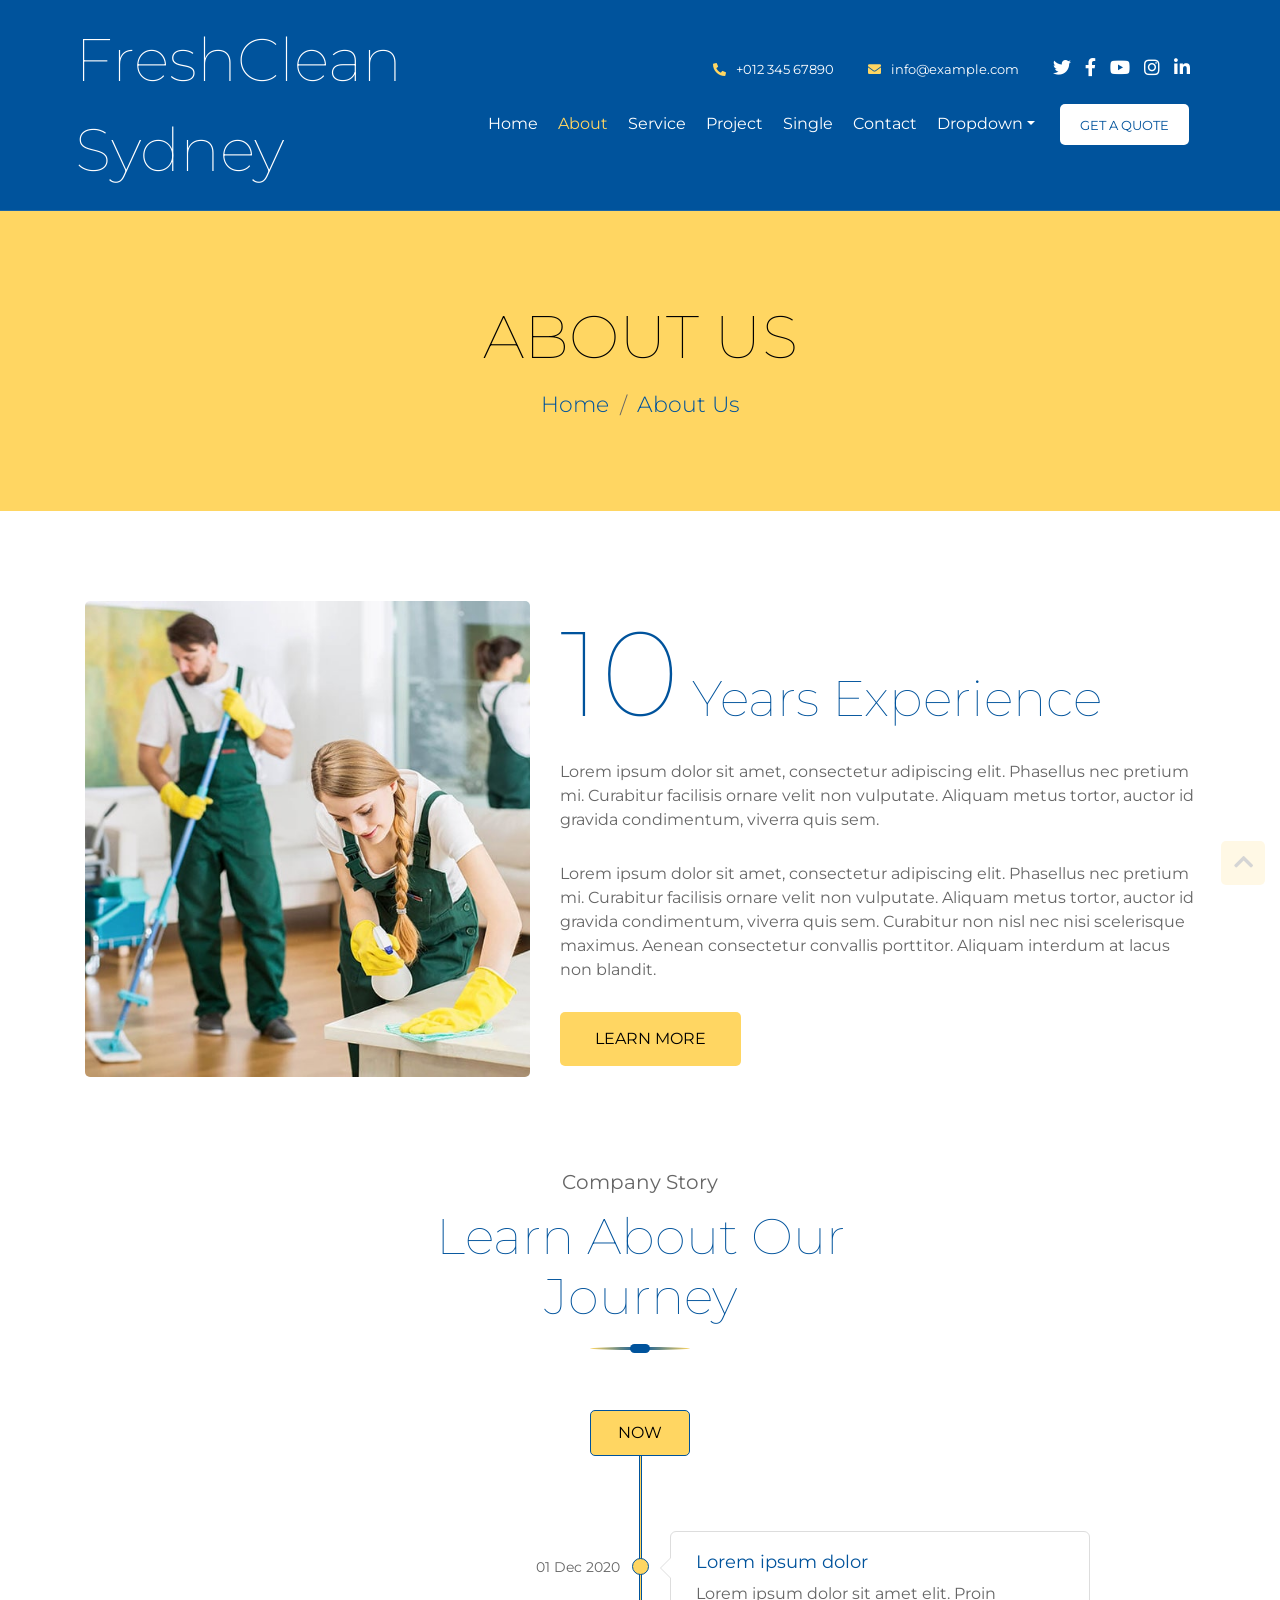
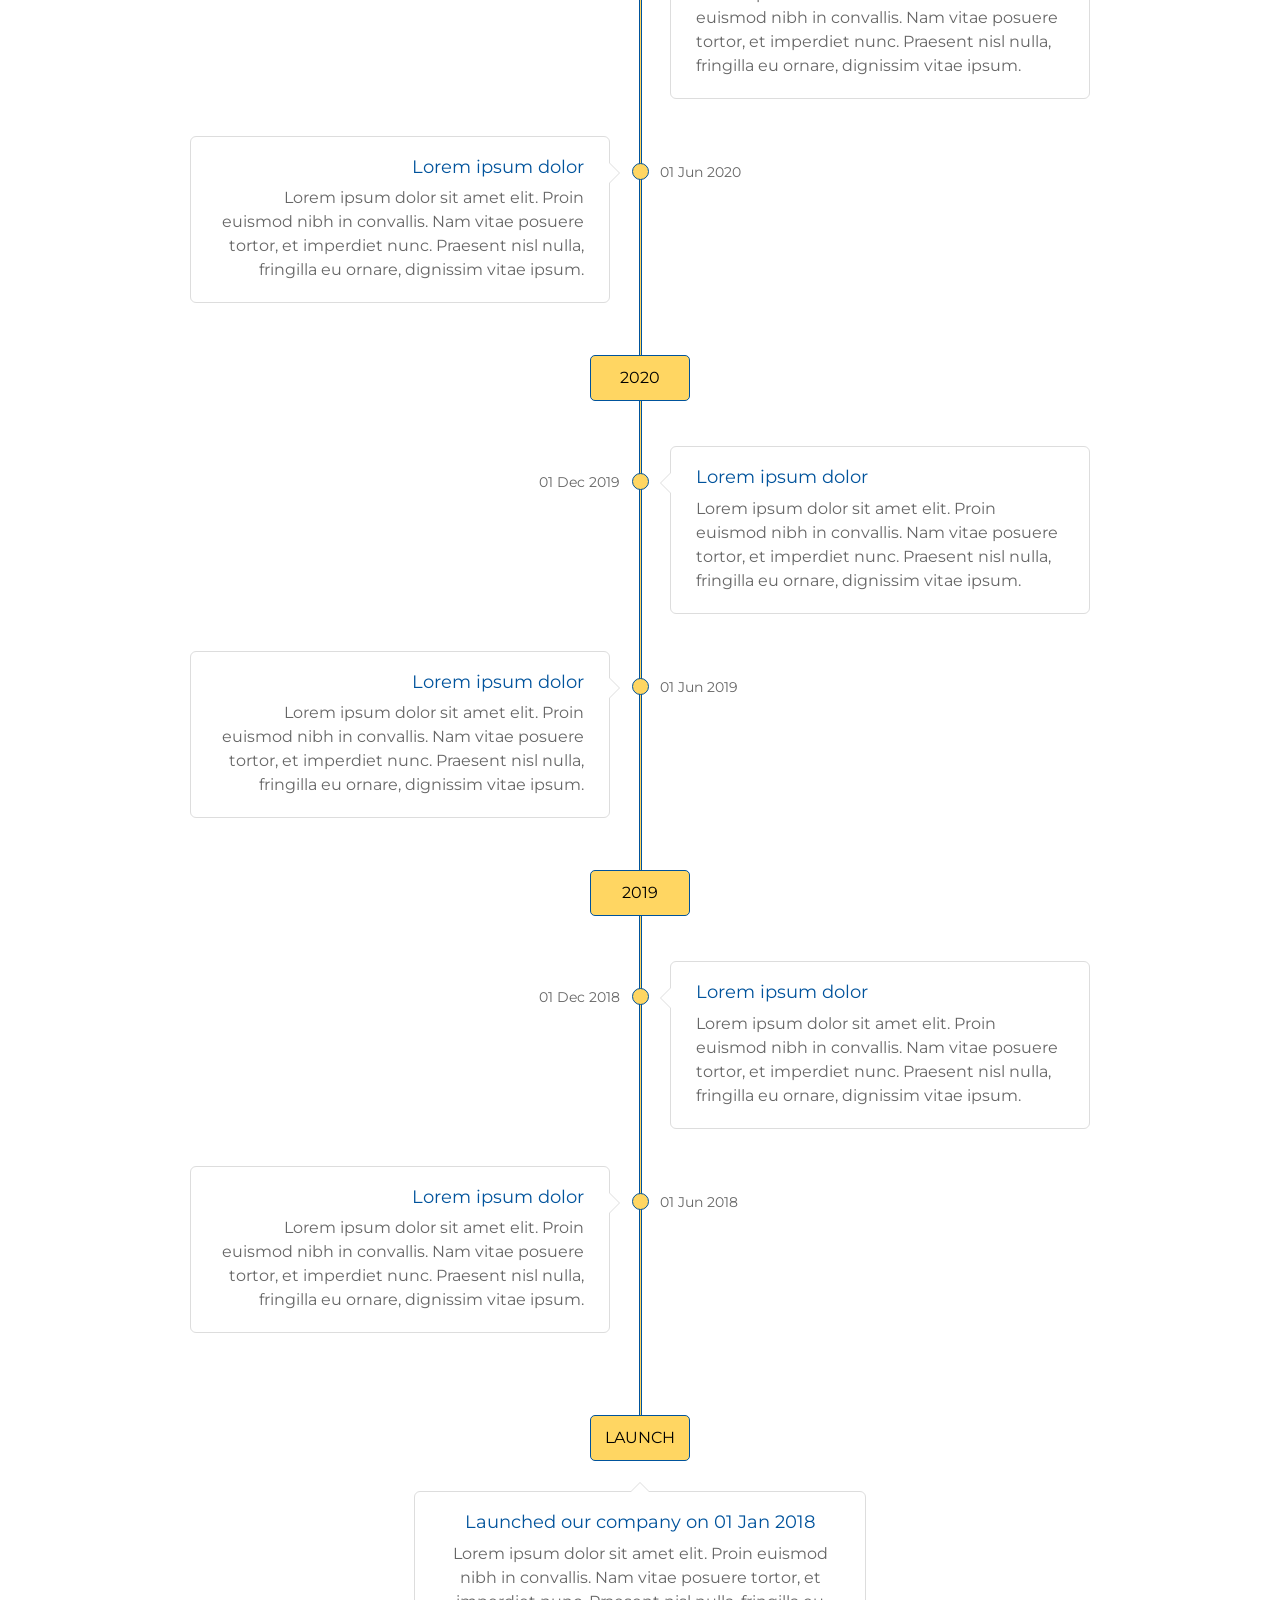
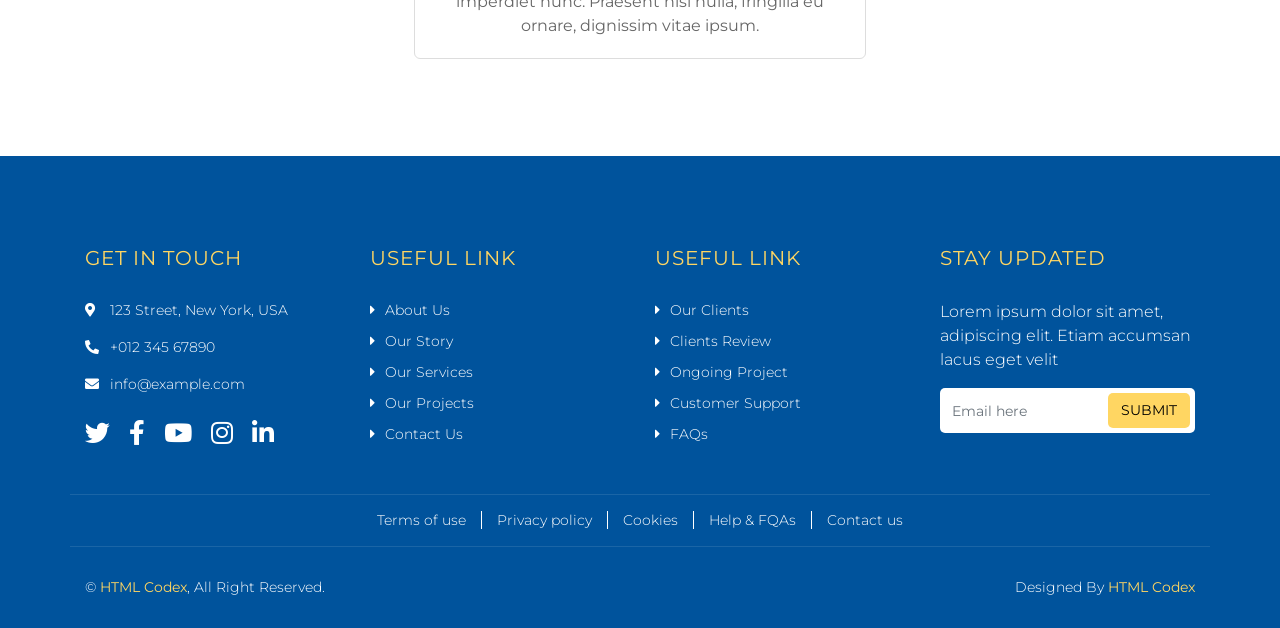
==== about.html @ 017ae68b "few changes, iteration 1" ====
<!DOCTYPE html>
<html lang="en">
    <head>
        <meta charset="utf-8">
        <title>FreshClean Sydney</title>
        <meta content="width=device-width, initial-scale=1.0" name="viewport">
        <meta content="Cleaning Company Website Template" name="keywords">
        <meta content="Cleaning Company Website Template" name="description">

        <!-- Favicon -->
        <link href="img/favicon.ico" rel="icon">

        <!-- Google Font -->
        <link href="https://fonts.googleapis.com/css2?family=Montserrat:wght@100;300;400&display=swap" rel="stylesheet">
        
        <!-- CSS Libraries -->
        <link href="https://stackpath.bootstrapcdn.com/bootstrap/4.4.1/css/bootstrap.min.css" rel="stylesheet">
        <link href="https://cdnjs.cloudflare.com/ajax/libs/font-awesome/5.10.0/css/all.min.css" rel="stylesheet">
        <link href="lib/owlcarousel/assets/owl.carousel.min.css" rel="stylesheet">
        <link href="lib/lightbox/css/lightbox.min.css" rel="stylesheet">

        <!-- Template Stylesheet -->
        <link href="css/style.css" rel="stylesheet">
    </head>

    <body>
        <div class="wrapper">
            <!-- Header Start -->
            <div class="header">
                <div class="container-fluid">
                    <div class="header-top row align-items-center">
                        <div class="col-lg-3">
                            <div class="brand">
                                <a href="index.html">
                                    FreshClean Sydney
                                    <!-- <img src="img/logo.png" alt="Logo"> -->
                                </a>
                            </div>
                        </div>
                        <div class="col-lg-9">
                            <div class="topbar">
                                <div class="topbar-col">
                                    <a href="tel:+012 345 67890"><i class="fa fa-phone-alt"></i>+012 345 67890</a>
                                </div>
                                <div class="topbar-col">
                                    <a href="mailto:info@example.com"><i class="fa fa-envelope"></i>info@example.com</a>
                                </div>
                                <div class="topbar-col">
                                    <div class="topbar-social">
                                        <a href=""><i class="fab fa-twitter"></i></a>
                                        <a href=""><i class="fab fa-facebook-f"></i></a>
                                        <a href=""><i class="fab fa-youtube"></i></a>
                                        <a href=""><i class="fab fa-instagram"></i></a>
                                        <a href=""><i class="fab fa-linkedin-in"></i></a>
                                    </div>
                                </div>
                            </div>
                            <div class="navbar navbar-expand-lg bg-light navbar-light">
                                <a href="#" class="navbar-brand">MENU</a>
                                <button type="button" class="navbar-toggler" data-toggle="collapse" data-target="#navbarCollapse">
                                    <span class="navbar-toggler-icon"></span>
                                </button>

                                <div class="collapse navbar-collapse justify-content-between" id="navbarCollapse">
                                    <div class="navbar-nav ml-auto">
                                        <a href="index.html" class="nav-item nav-link">Home</a>
                                        <a href="about.html" class="nav-item nav-link active">About</a>
                                        <a href="service.html" class="nav-item nav-link">Service</a>
                                        <a href="portfolio.html" class="nav-item nav-link">Project</a>
                                        <a href="single.html" class="nav-item nav-link">Single</a>
                                        <a href="contact.html" class="nav-item nav-link">Contact</a>
                                        <div class="nav-item dropdown">
                                            <a href="#" class="nav-link dropdown-toggle" data-toggle="dropdown">Dropdown</a>
                                            <div class="dropdown-menu">
                                                <a href="#" class="dropdown-item">Sub Item 1</a>
                                                <a href="#" class="dropdown-item">Sub Item 2</a>
                                            </div>
                                        </div>
                                        <a href="#" class="btn">Get A Quote</a>
                                    </div>
                                </div>
                            </div>
                        </div>
                    </div>
                </div>
            </div>
            <!-- Header End -->
            
            
            <!-- Page Header Start -->
            <div class="page-header">
                <div class="container">
                    <div class="row">
                        <div class="col-12">
                            <h2>About Us</h2>
                        </div>
                        <div class="col-12">
                            <a href="">Home</a>
                            <a href="">About Us</a>
                        </div>
                    </div>
                </div>
            </div>
            <!-- Page Header End -->


            <!-- About Start -->
            <div class="about">
                <div class="container">
                    <div class="row">
                        <div class="col-lg-5 col-md-6">
                            <div class="about-img">
                                <img src="img/about.jpg" alt="Image">
                            </div>
                        </div>
                        <div class="col-lg-7 col-md-6">
                            <div class="about-text">
                                <h2><span>10</span> Years Experience</h2>
                                <p>
                                    Lorem ipsum dolor sit amet, consectetur adipiscing elit. Phasellus nec pretium mi. Curabitur facilisis ornare velit non vulputate. Aliquam metus tortor, auctor id gravida condimentum, viverra quis sem.
                                </p>
                                <p>
                                    Lorem ipsum dolor sit amet, consectetur adipiscing elit. Phasellus nec pretium mi. Curabitur facilisis ornare velit non vulputate. Aliquam metus tortor, auctor id gravida condimentum, viverra quis sem. Curabitur non nisl nec nisi scelerisque maximus. Aenean consectetur convallis porttitor. Aliquam interdum at lacus non blandit.
                                </p>
                                <a class="btn" href="">Learn More</a>
                            </div>
                        </div>
                    </div>
                </div>
            </div>
            <!-- About End -->


            <!-- Story Start -->
            <div class="story">
                <div class="container">
                    <div class="section-header">
                        <p>Company Story</p>
                        <h2>Learn About Our Journey</h2>
                    </div>
                    <div class="row">
                        <div class="col-lg-12">
                            <div class="story-container">
                                <div class="story-end">
                                    <p>Now</p>
                                </div>
                                <div class="story-continue">

                                    <div class="row story-right">
                                        <div class="col-md-6">
                                            <p class="story-date">
                                                01 Dec 2020
                                            </p>
                                        </div>
                                        <div class="col-md-6">
                                            <div class="story-box">
                                                <div class="story-text">
                                                    <h3>Lorem ipsum dolor</h3>
                                                    <p>
                                                        Lorem ipsum dolor sit amet elit. Proin euismod nibh in convallis. Nam vitae posuere tortor, et imperdiet nunc. Praesent nisl nulla, fringilla eu ornare, dignissim vitae ipsum.
                                                    </p>
                                                </div>
                                            </div>
                                        </div>
                                    </div>

                                    <div class="row story-left">
                                        <div class="col-md-6 d-md-none d-block">
                                            <p class="story-date">
                                                01 Jun 2020
                                            </p>
                                        </div>
                                        <div class="col-md-6">
                                            <div class="story-box">
                                                <div class="story-text">
                                                    <h3>Lorem ipsum dolor</h3>
                                                    <p>
                                                        Lorem ipsum dolor sit amet elit. Proin euismod nibh in convallis. Nam vitae posuere tortor, et imperdiet nunc. Praesent nisl nulla, fringilla eu ornare, dignissim vitae ipsum.
                                                    </p>
                                                </div>
                                            </div>
                                        </div>
                                        <div class="col-md-6 d-md-block d-none">
                                            <p class="story-date">
                                                01 Jun 2020
                                            </p>
                                        </div>
                                    </div>

                                    <div class="row">
                                        <div class="col-12">
                                            <div class="story-year">
                                                <p>2020</p>
                                            </div>
                                        </div>
                                    </div>

                                    <div class="row story-right">
                                        <div class="col-md-6">
                                            <p class="story-date">
                                                01 Dec 2019
                                            </p>
                                        </div>
                                        <div class="col-md-6">
                                            <div class="story-box">
                                                <div class="story-text">
                                                    <h3>Lorem ipsum dolor</h3>
                                                    <p>
                                                        Lorem ipsum dolor sit amet elit. Proin euismod nibh in convallis. Nam vitae posuere tortor, et imperdiet nunc. Praesent nisl nulla, fringilla eu ornare, dignissim vitae ipsum.
                                                    </p>
                                                </div>
                                            </div>
                                        </div>
                                    </div>

                                    <div class="row story-left">
                                        <div class="col-md-6 d-md-none d-block">
                                            <p class="story-date">
                                                01 Jun  2019
                                            </p>
                                        </div>
                                        <div class="col-md-6">
                                            <div class="story-box">
                                                <div class="story-text">
                                                    <h3>Lorem ipsum dolor</h3>
                                                    <p>
                                                        Lorem ipsum dolor sit amet elit. Proin euismod nibh in convallis. Nam vitae posuere tortor, et imperdiet nunc. Praesent nisl nulla, fringilla eu ornare, dignissim vitae ipsum.
                                                    </p>
                                                </div>
                                            </div>
                                        </div>
                                        <div class="col-md-6 d-md-block d-none">
                                            <p class="story-date">
                                                01 Jun  2019
                                            </p>
                                        </div>
                                    </div>
                                    
                                    <div class="row">
                                        <div class="col-12">
                                            <div class="story-year">
                                                <p>2019</p>
                                            </div>
                                        </div>
                                    </div>

                                    <div class="row story-right">
                                        <div class="col-md-6">
                                            <p class="story-date">
                                                01 Dec 2018
                                            </p>
                                        </div>
                                        <div class="col-md-6">
                                            <div class="story-box">
                                                <div class="story-text">
                                                    <h3>Lorem ipsum dolor</h3>
                                                    <p>
                                                        Lorem ipsum dolor sit amet elit. Proin euismod nibh in convallis. Nam vitae posuere tortor, et imperdiet nunc. Praesent nisl nulla, fringilla eu ornare, dignissim vitae ipsum.
                                                    </p>
                                                </div>
                                            </div>
                                        </div>
                                    </div>

                                    <div class="row story-left">
                                        <div class="col-md-6 d-md-none d-block">
                                            <p class="story-date">
                                                01 Jun 2018
                                            </p>
                                        </div>
                                        <div class="col-md-6">
                                            <div class="story-box">
                                                <div class="story-text">
                                                    <h3>Lorem ipsum dolor</h3>
                                                    <p>
                                                        Lorem ipsum dolor sit amet elit. Proin euismod nibh in convallis. Nam vitae posuere tortor, et imperdiet nunc. Praesent nisl nulla, fringilla eu ornare, dignissim vitae ipsum.
                                                    </p>
                                                </div>
                                            </div>
                                        </div>
                                        <div class="col-md-6 d-md-block d-none">
                                            <p class="story-date">
                                                01 Jun 2018
                                            </p>
                                        </div>
                                    </div>
                                </div>
                                <div class="story-start">
                                    <p>Launch</p>
                                </div>
                                <div class="story-launch">
                                    <div class="story-box">
                                        <div class="story-text">
                                            <h3>Launched our company on 01 Jan 2018</h3>
                                            <p>
                                                Lorem ipsum dolor sit amet elit. Proin euismod nibh in convallis. Nam vitae posuere tortor, et imperdiet nunc. Praesent nisl nulla, fringilla eu ornare, dignissim vitae ipsum.
                                            </p>
                                        </div>
                                    </div>
                                </div>
                            </div>
                        </div>
                    </div>
                </div>
            </div>
            <!-- Story End -->


            <!-- Team Start -->
            <!-- <div class="team">
                <div class="container">
                    <div class="section-header">
                        <p>Team Member</p>
                        <h2>Meet Our Expert Cleaners</h2>
                    </div>
                    <div class="row">
                        <div class="col-lg-3 col-md-6">
                            <div class="team-item">
                                <div class="team-img">
                                    <img src="img/team-1.jpg" alt="Team Image">
                                </div>
                                <div class="team-text">
                                    <h2>Dylan Adams</h2>
                                    <h3>Developer</h3>
                                    <div class="team-social">
                                        <a class="social-tw" href=""><i class="fab fa-twitter"></i></a>
                                        <a class="social-fb" href=""><i class="fab fa-facebook-f"></i></a>
                                        <a class="social-li" href=""><i class="fab fa-linkedin-in"></i></a>
                                        <a class="social-in" href=""><i class="fab fa-instagram"></i></a>
                                    </div>
                                </div>
                            </div>
                        </div>
                        <div class="col-lg-3 col-md-6">
                            <div class="team-item">
                                <div class="team-img">
                                    <img src="img/team-2.jpg" alt="Team Image">
                                </div>
                                <div class="team-text">
                                    <h2>Dylan Adams</h2>
                                    <h3>Developer</h3>
                                    <div class="team-social">
                                        <a class="social-tw" href=""><i class="fab fa-twitter"></i></a>
                                        <a class="social-fb" href=""><i class="fab fa-facebook-f"></i></a>
                                        <a class="social-li" href=""><i class="fab fa-linkedin-in"></i></a>
                                        <a class="social-in" href=""><i class="fab fa-instagram"></i></a>
                                    </div>
                                </div>
                            </div>
                        </div>
                        <div class="col-lg-3 col-md-6">
                            <div class="team-item">
                                <div class="team-img">
                                    <img src="img/team-3.jpg" alt="Team Image">
                                </div>
                                <div class="team-text">
                                    <h2>Dylan Adams</h2>
                                    <h3>Developer</h3>
                                    <div class="team-social">
                                        <a class="social-tw" href=""><i class="fab fa-twitter"></i></a>
                                        <a class="social-fb" href=""><i class="fab fa-facebook-f"></i></a>
                                        <a class="social-li" href=""><i class="fab fa-linkedin-in"></i></a>
                                        <a class="social-in" href=""><i class="fab fa-instagram"></i></a>
                                    </div>
                                </div>
                            </div>
                        </div>
                        <div class="col-lg-3 col-md-6">
                            <div class="team-item">
                                <div class="team-img">
                                    <img src="img/team-4.jpg" alt="Team Image">
                                </div>
                                <div class="team-text">
                                    <h2>Dylan Adams</h2>
                                    <h3>Developer</h3>
                                    <div class="team-social">
                                        <a class="social-tw" href=""><i class="fab fa-twitter"></i></a>
                                        <a class="social-fb" href=""><i class="fab fa-facebook-f"></i></a>
                                        <a class="social-li" href=""><i class="fab fa-linkedin-in"></i></a>
                                        <a class="social-in" href=""><i class="fab fa-instagram"></i></a>
                                    </div>
                                </div>
                            </div>
                        </div>
                    </div>
                </div>
            </div> -->
            <!-- Team End -->


            <!-- Footer Start -->
            <div class="footer">
                <div class="container">
                    <div class="row">
                        <div class="col-md-6 col-lg-3">
                            <div class="footer-contact">
                                <h2>Get In Touch</h2>
                                <p><i class="fa fa-map-marker-alt"></i>123 Street, New York, USA</p>
                                <p><i class="fa fa-phone-alt"></i>+012 345 67890</p>
                                <p><i class="fa fa-envelope"></i>info@example.com</p>
                                <div class="footer-social">
                                    <a href=""><i class="fab fa-twitter"></i></a>
                                    <a href=""><i class="fab fa-facebook-f"></i></a>
                                    <a href=""><i class="fab fa-youtube"></i></a>
                                    <a href=""><i class="fab fa-instagram"></i></a>
                                    <a href=""><i class="fab fa-linkedin-in"></i></a>
                                </div>
                            </div>
                        </div>
                        <div class="col-md-6 col-lg-3">
                            <div class="footer-link">
                                <h2>Useful Link</h2>
                                <a href="">About Us</a>
                                <a href="">Our Story</a>
                                <a href="">Our Services</a>
                                <a href="">Our Projects</a>
                                <a href="">Contact Us</a>
                            </div>
                        </div>
                        <div class="col-md-6 col-lg-3">
                            <div class="footer-link">
                                <h2>Useful Link</h2>
                                <a href="">Our Clients</a>
                                <a href="">Clients Review</a>
                                <a href="">Ongoing Project</a>
                                <a href="">Customer Support</a>
                                <a href="">FAQs</a>
                            </div>
                        </div>
                        <div class="col-md-6 col-lg-3">
                            <div class="footer-form">
                                <h2>Stay Updated</h2>
                                <p>
                                    Lorem ipsum dolor sit amet, adipiscing elit. Etiam accumsan lacus eget velit
                                </p>
                                <input class="form-control" placeholder="Email here">
                                <button class="btn">Submit</button>
                            </div>
                        </div>
                    </div>
                </div>
                <div class="container footer-menu">
                    <div class="f-menu">
                        <a href="">Terms of use</a>
                        <a href="">Privacy policy</a>
                        <a href="">Cookies</a>
                        <a href="">Help & FQAs</a>
                        <a href="">Contact us</a>
                    </div>
                </div>
                <div class="container copyright">
                    <div class="row">
                        <div class="col-md-6">
                            <p>&copy; <a href="https://htmlcodex.com">HTML Codex</a>, All Right Reserved.</p>
                        </div>
                        <div class="col-md-6">
                            <p>Designed By <a href="https://htmlcodex.com">HTML Codex</a></p>
                        </div>
                    </div>
                </div>
            </div>
            <!-- Footer End -->
            
            <a href="#" class="back-to-top"><i class="fa fa-chevron-up"></i></a>
        </div>

        <!-- JavaScript Libraries -->
        <script src="https://code.jquery.com/jquery-3.4.1.min.js"></script>
        <script src="https://stackpath.bootstrapcdn.com/bootstrap/4.4.1/js/bootstrap.bundle.min.js"></script>
        <script src="lib/easing/easing.min.js"></script>
        <script src="lib/owlcarousel/owl.carousel.min.js"></script>
        <script src="lib/isotope/isotope.pkgd.min.js"></script>
        <script src="lib/lightbox/js/lightbox.min.js"></script>

        <!-- Template Javascript -->
        <script src="js/main.js"></script>
    </body>
</html>
---- css/style.css ----
/*******************************/
/********* General CSS *********/
/*******************************/
body {
    color: #666666;
    background: #ffffff;
    font-family: 'Montserrat', sans-serif;
    font-weight: 400;
}

h1,
h2, 
h3, 
h4,
h5, 
h6 {
    font-weight: 100;
}

a {
    color: #454545;
    transition: .3s;
}

a:hover,
a:active,
a:focus {
    color: #333333;
    outline: none;
    text-decoration: none;
}

.btn:focus {
    box-shadow: none;
}

.wrapper {
    position: relative;
    width: 100%;
    max-width: 1366px;
    margin: 0 auto;
    background: #ffffff;
}

.back-to-top {
    position: fixed;
    display: none;
    background: #FFD662;
    color: #000000;
    width: 44px;
    height: 44px;
    text-align: center;
    line-height: 1;
    font-size: 22px;
    border-radius: 5px;
    right: 15px;
    bottom: 15px;
    transition: background 0.5s;
    z-index: 9;
}

.back-to-top:hover {
    color: #ffffff;
    background: #00539C;
}

.back-to-top i {
    padding-top: 10px;
}


/*******************************/
/********** Header CSS *********/
/*******************************/
.header {
    position: relative;
    width: 100%;
    padding: 15px 0 0 0;
    background: #00539C;
}

.header.home {
    margin-bottom: 45px;
    background: linear-gradient(rgba(0, 83, 156, 1), rgba(0, 83, 156, .9), rgba(0, 83, 156, 1)), url(../img/header.jpg);
    background-position: center;
    background-repeat: no-repeat;
    background-size: cover;
}

@media (min-width: 992px) {
    .header .row {
        padding: 0 60px;
    }
}

.header .header-top {
    padding-bottom: 15px;
    border-bottom: 1px solid rgba(255, 255, 255, .1);
}

.header .brand {
    position: relative;
}

.header .brand a {
    color: #ffffff;
    font-size: 60px;
    font-weight: 100;
}

.header .brand img {
    width: 100%;
    max-width: 150px;
    height: 100%;
    max-height: 100px;
}

.header .topbar {
    position: relative;
    text-align: right;
}

.header .topbar .topbar-col {
    display: inline-block;
    padding: 0 15px;
    margin-bottom: 15px;
}

.header .topbar-col a {
    color: #ffffff;
    font-size: 13px;
}

.header .topbar-col a i {
    margin-right: 10px;
    color: #FFD662;
}

.header .topbar-social {
    position: relative;
}

.header .topbar-social a {
    display: inline-block;
}

.header .topbar-social a i {
    margin-right: 10px;
    font-size: 18px;
    color: #ffffff;
}

.header .topbar-social a:last-child i {
    margin: 0;
}

.header .topbar-social a:hover i {
    color: #FFD662;
}

.header .dropdown-menu {
    margin-top: 0;
    border: 0;
    border-radius: 5px;
    background: #eeeeee;
}

.header .dropdown-menu a.active {
    color: #FFD662;
}

@media (min-width: 992px) {
    .header .navbar {
        background: transparent !important;
    }
    
    .header .navbar-brand {
        display: none;
    }
    
    .header .navbar-light a.nav-link,
    .header .navbar-light .show > .nav-link {
        position: relative;
        padding: 8px 10px;
        color: #ffffff;
        font-size: 16px;
        z-index: 1;
    }
    
    .header .navbar-light a.nav-link:hover,
    .header .navbar-light a.nav-link.active {
        color: #FFD662;
    }
}

@media (max-width: 992px) {
    .header .brand {
        text-align: center;
        margin-bottom: 15px;
    }
    
    .header .topbar {
        text-align: center;
        margin-bottom: 15px;
    }
    
    .header .topbar .topbar-col {
        margin: 0;
    }
    
    .header .topbar .topbar-social {
        margin-top: 5px;
    }
    
    .header .navbar {
        background: #ffffff !important;
        border: none;
        z-index: 1;
    }
    
    .header a.nav-link {
        padding: 5px 0;
    }
    
    .header .dropdown-menu {
        box-shadow: none;
    }
}

.header .navbar .btn {
    position: relative;
    margin-left: 15px;
    padding: 12px 20px 10px 20px;
    font-size: 13px;
    text-transform: uppercase;
    color: #00539C;
    border: none;
    border-radius: 5px;
    background: #ffffff;
    transition: .3s;
}

.header .navbar .btn:hover {
    color: #000000;
    background: #FFD662;
}

.header .navbar .btn i {
    font-size: 16px;
    margin-right: 8px;
}

@media (max-width: 992px) {
    .header .navbar {
        border-radius: 5px;
    }
    
    .header .navbar .btn {
        display: none;
    }
}

.header .hero {
    padding-top: 60px;
    padding-bottom: 60px;
}

.header .hero h2 {
    margin: 0;
    font-size: 60px;
    font-weight: 100;
    color: #ffffff;
}

.header .hero h2 span {
    color: #FFD662;
}

.header .hero p {
    margin: 10px 0 20px 0;
    font-size: 22px;
    color: #ffffff;
}

.header .hero a.btn {
    position: relative;
    padding: 15px 30px;
    font-size: 16px;
    text-transform: uppercase;
    color: #00539C;
    border: none;
    border-radius: 5px;
    background: #ffffff;
    transition: .3s;
}

.header .hero a.btn:hover {
    color: #000000;
    background: #FFD662;
}

.header .hero .form {
    padding: 30px;
    border: 1px solid rgba(255, 255, 255, .4);
    background: rgba(255, 255, 255, .3);
    border-radius: 5px;
}

.header .hero .form h3 {
    color: #ffffff;
    font-weight: 300;
}

.header .hero .form input,
.header .hero .form select,
.header .hero .form textarea {
    margin-bottom: 15px;
    height: 45px;
    border-radius: 5px;
    border: 1px solid rgba(255, 255, 255, .3);
    background: rgba(255, 255, 255, .2);
}

.header .hero .form textarea {
    height: 75px;
}

.header .hero .form select,
.header .hero .form input::placeholder,
.header .hero .form textarea::placeholder {
    color: #ffffff;
}

.header .hero .form select option:not(:checked) {
    color: #666666;
}

.header .hero .form .btn {
    position: relative;
    padding: 10px 35px;
    font-size: 16px;
    text-transform: uppercase;
    color: #000000;
    border: none;
    border-radius: 5px;
    background: #FFD662;
    transition: .3s;
}

.header .hero .form .btn:hover {
    color: #00539C;
    background: #ffffff;
}

@media (max-width: 767.98px) {
    .header .hero .form {
        margin-top: 45px;
    }
}


/*******************************/
/******* Page Header CSS *******/
/*******************************/
.page-header {
    position: relative;
    margin-bottom: 45px;
    padding: 90px 0;
    text-align: center;
    background: #FFD662;
}

.page-header h2 {
    color: #000000;
    font-size: 60px;
    font-weight: 100;
    text-transform: uppercase;
    margin-bottom: 15px;
}

.page-header a {
    position: relative;
    padding: 0 12px;
    font-size: 22px;
    font-weight: 300;
    color: #00539C;
}

.page-header a:hover {
    color: #000000;
}

.page-header a::after {
    position: absolute;
    content: "/";
    width: 8px;
    height: 8px;
    top: -2px;
    right: -7px;
    text-align: center;
    color: #666666;
}

.page-header a:last-child::after {
    display: none;
}


/*******************************/
/******* Section Header ********/
/*******************************/
.section-header {
    position: relative;
    width: 100%;
    max-width: 550px;
    text-align: center;
    margin: 0 auto;
    margin-bottom: 60px;
    padding-bottom: 15px;
}

.section-header::before {
    position: absolute;
    content: "";
    width: 100px;
    height: 3px;
    left: calc(50% - 50px);
    bottom: 0;
    background: linear-gradient(to left, #FFD662, #00539C, #FFD662);
    border-radius: 100%;
}

.section-header::after {
    position: absolute;
    content: "";
    width: 20px;
    height: 9px;
    left: calc(50% - 10px);
    bottom: -3px;
    background: #00539C;
    border-radius: 5px;
}

.section-header p {
    margin-bottom: 10px;
    font-size: 20px;
}

.section-header h2 {
    color: #00539C;
    font-size: 50px;
    font-weight: 100;
}

.section-header.left {
    text-align: left;
}

.section-header.left::before {
    width: 60px;
    left: 0;
    background: linear-gradient(to left, #FFD662, #00539C, #00539C);
    border-radius: 0 100% 100% 0;
}

.section-header.left::after {
    left: 0;
    border-radius: 5px;
}


/*******************************/
/********** About CSS **********/
/*******************************/
.about {
    position: relative;
    width: 100%;
    padding: 45px 0;
}

.about .about-img img {
    width: 100%;
    border-radius: 5px;
}

.about .about-text h2 {
    position: relative;
    color: #00539C;
    font-size: 50px;
    margin-bottom: 15px;
}

.about .about-text h2 span {
    font-size: 120px;
}

.about .about-text p {
    font-size: 16px;
    margin-bottom: 30px;
}

.about .about-text a.btn {
    padding: 15px 35px;
    font-size: 16px;
    text-transform: uppercase;
    color: #000000;
    border: none;
    border-radius: 5px;
    background: #FFD662;
    transition: .3s;
}

.about .about-text a.btn:hover {
    color: #ffffff;
    background: #00539C;
}

@media (max-width: 767.98px) {
    .about .about-img img {
        margin-bottom: 30px;
    }
}


/*******************************/
/********* Service CSS *********/
/*******************************/
.service {
    position: relative;
    width: 100%;
    padding: 45px 0 15px 0;
}

.service .service-item {
    position: relative;
    width: 100%;
    text-align: center;
    background: #ffffff;
    border-radius: 5px;
    margin-bottom: 30px;
    box-shadow: 0 0 30px rgba(0, 0, 0, .1);
}

.service .service-item img {
    width: 100%;
    border-radius: 5px 5px 0 0;
}

.service .service-item h3 {
    margin: 0;
    padding: 25px 15px 15px 15px;
    font-size: 20px;
    font-weight: 300;
    color: #00539C;
}

.service .service-item p {
    margin: 0;
    padding: 0 25px 25px 25px;
    font-size: 16px;
}

.service .service-item a.btn {
    position: relative;
    margin-bottom: 30px;
    padding: 10px 20px;
    font-size: 14px;
    text-transform: uppercase;
    color: #000000;
    border: none;
    border-radius: 5px;
    background: #FFD662;
    transition: .3s;
}

.service .service-item:hover a.btn {
    color: #ffffff;
    background: #00539C;
}

.service .service-item a.btn:hover {
    color: #000000;
    background: #FFD662;
}


/*******************************/
/********* Feature CSS *********/
/*******************************/
.feature {
    position: relative;
    width: 100%;
    padding: 45px 0 15px 0;
}

.feature .section-header {
    margin-bottom: 30px;
}

.feature a.btn {
    margin-top: 10px;
    padding: 15px 35px;
    font-size: 16px;
    text-transform: uppercase;
    color: #000000;
    border: none;
    border-radius: 5px;
    background: #FFD662;
    transition: .3s;
}

.feature a.btn:hover {
    color: #ffffff;
    background: #00539C;
}

.feature .feature-item {
    margin-bottom: 30px;
}

.feature .feature-item img {
    width: 100%;
    border-radius: 5px;
}

.feature .feature-item h3 {
    margin-bottom: 15px;
    font-size: 22px;
    font-weight: 300;
    color: #00539C;
}

.feature .feature-item p {
    margin: 0;
    font-size: 16px;
}

@media (max-width: 767.98px) {
    .feature a.btn {
        margin-bottom: 45px;
    }
}


/*******************************/
/*********** Team CSS **********/
/*******************************/
.team {
    position: relative;
    width: 100%;
    padding: 45px 0 15px 0;
}

.team .team-item {
    margin-bottom: 30px;
}

.team .team-img {
    position: relative;
    font-size: 0;
    clip-path: polygon(50% 0%, 100% 25%, 100% 75%, 50% 100%, 0% 75%, 0% 25%);
    -webkit-clip-path: polygon(50% 0%, 100% 25%, 100% 75%, 50% 100%, 0% 75%, 0% 25%);
}

.team .team-img img {
    width: 100%;
    height: auto;
}

.team .team-text {
    padding: 150px 15px 30px 15px;
    margin-top: -130px;
    text-align: center;
    background: #ffffff;
    border: 1px solid #eeeeee;
    transition: .3s;
}

.team .team-text:hover {
    background: #FFD662;
    border: 1px solid #FFD662;
}

.team .team-text h2 {
    margin-bottom: 5px;
    font-size: 20px;
    font-weight: 400;
    color: #00539C;
}

.team .team-text h3 {
    margin-bottom: 20px;
    font-size: 16px;
    font-weight: 300;
}

.team .team-social {
    position: relative;
    width: 100%;
    display: flex;
    align-items: center;
    justify-content: center;
    font-size: 0;
}

.team .team-social a {
    display: inline-block;
    width: 40px;
    height: 40px;
    margin-right: 10px;
    padding: 11px 0 10px 0;
    font-size: 16px;
    font-weight: 300;
    line-height: 16px;
    text-align: center;
    color: #ffffff;
    border-radius: 5px;
    transition: .3s;
}

.team .team-social a.social-tw {
    background: #00acee;
}

.team .team-social a.social-fb {
    background: #3b5998;
}

.team .team-social a.social-li {
    background: #0e76a8;
}

.team .team-social a.social-in {
    background: #3f729b;
}

.team .team-social a.social-yt {
    background: #c4302b;
}

.team .team-social a:last-child {
    margin-right: 0;
}

.team .team-social a:hover {
    color: #ffffff;
    background: #00539C;
}


/*******************************/
/*********** FAQs CSS **********/
/*******************************/
.faqs {
    position: relative;
    width: 100%;
    padding: 45px 0;
}

.faqs .section-header {
    margin-bottom: 30px;
}

.faqs img {
    width: 100%;
    border-radius: 5px;
}

@media(max-width: 767.98px) {
    .faqs img {
        margin-bottom: 30px;
    }
}

.faqs .card {
    margin-bottom: 15px;
    padding-top: 15px;
    border: none;
    border-radius: 0;
    border-top: 1px solid #eeeeee;
}

.faqs .card:last-child {
    margin-bottom: 0;
    padding-bottom: 15px;
    border-bottom: 1px solid #eeeeee;
}

.faqs .card-header {
    padding: 0;
    border: none;
    background: #ffffff;
}

.faqs .card-header a {
    display: block;
    width: 100%;
    color: #00539C;
    font-size: 18px;
    font-weight: 300;
    line-height: 40px;
}

.faqs .card-header a span {
    display: inline-block;
    width: 40px;
    height: 40px;
    margin-right: 10px;
    text-align: center;
    background: #FFD662;
    color: #000000;
    border-radius: 5px;
}

.faqs .card-header [data-toggle="collapse"]:after {
    font-family: 'font Awesome 5 Free';
    content: "\f067";
    float: right;
    color: #00539C;
    font-size: 12px;
    font-weight: 900;
    transition: .3s;
}

.faqs .card-header [data-toggle="collapse"][aria-expanded="true"]:after {
    font-family: 'font Awesome 5 Free';
    content: "\f068";
    float: right;
    color: #00539C;
    font-size: 12px;
    font-weight: 900;
    transition: .3s;
}

.faqs .card-body {
    padding: 15px 0 0 0;
    font-size: 16px;
    border: none;
    background: #ffffff;
}

.faqs a.btn {
    margin-top: 30px;
    padding: 15px 35px;
    font-size: 16px;
    text-transform: uppercase;
    color: #000000;
    border: none;
    border-radius: 5px;
    background: #FFD662;
    transition: .3s;
}

.faqs a.btn:hover {
    color: #ffffff;
    background: #00539C;
}


/*******************************/
/****** Pricing Plan CSS *******/
/*******************************/
.price {
    position: relative;
    padding: 45px 0 15px 0;
}

.price .price-item {
    text-align: center;
    background: #ffffff;
    border-radius: 5px;
    box-shadow: 0 0 30px rgba(0, 0, 0, .1);
    margin-bottom: 30px;
}

.price .price-header {
    padding: 30px 0 50px 0;
    color: #000000;
    background: #FFD662;
    border-radius: 5px 5px 0 0;
}

.price .featured-item .price-header {
    color: #ffffff;
    background: #00539C;
}

.price .price-icon {
    margin-bottom: 15px;
}

.price .price-icon i {
    display: inline-block;
    font-size: 45px;
}

.price .price-title h2 {
    font-size: 24px;
    font-weight: 300;
    letter-spacing: 2px;
}

.price .price-pricing h2 {
    font-size: 60px;
    font-weight: 100;
    margin-left: 15px;
    margin-bottom: 0;
}

.price .price-pricing h2 small {
    position: absolute;
    font-size: 18px;
    font-weight: 300;
    margin-top: 16px;
    margin-left: -15px;
}

.price .price-body {
    padding: 20px 0;
    background: #ffffff;
    border-radius: 25px 30px 0 0;
    margin-top: -30px;
}

.price .price-des ul {
    margin: 0;
    padding: 0;
    list-style: none;
}

.price .price-des ul li {
    color: #2A293E;
    font-size: 14px;
    font-weight: 300;
    padding: 5px;
    border-bottom: 1px solid #eeeeee;
}

.price .price-des ul li:last-child {
    border: none;
}

.price .price-footer {
    padding-bottom: 30px;
    background: #ffffff;
    border-radius: 0 0 5px 5px;
}


.price .price-action a {
    display: inline-block;
    padding: 10px 25px;
    color: #000000;
    font-size: 14px;
    letter-spacing: 2px;
    background: #FFD662;
    border-radius: 5px;
    transition:  .3s;
}

.price .price-action a i {
    margin-right: 5px;
}

.price .price-action a:hover {
    color: #ffffff;
    background: #00539C;
}

.price .featured-item .price-action a {
    color: #ffffff;
    background: #00539C;
}

.price .featured-item .price-action a:hover {
    color: #000000;
    background: #FFD662;
}


/*******************************/
/********** Newsletter *********/
/*******************************/
.newsletter {
    position: relative;
    margin: 45px 0;
    padding: 60px 0;
    background: #00539C;
}

.newsletter h2 {
    color: #ffffff;
    font-size: 45px;
    font-weight: 100;
    text-transform: uppercase;
}

.newsletter p {
    margin: 0;
    color: #ffffff;
    font-size: 20px;
    font-weight: 300;
}

.newsletter .form {
    position: relative;
}

.newsletter input {
    height: 60px;
    border: none;
    border-radius: 5px;
}

.newsletter .btn {
    position: absolute;
    top: 5px;
    right: 5px;
    height: 50px;
    padding: 10px 20px;
    font-size: 16px;
    font-weight:400;
    text-transform: uppercase;
    color: #000000;
    background: #FFD662;
    border-radius: 5px;
    transition: .3s;
}

.newsletter .btn:hover {
    color: #ffffff;
    background: #00539C;
}


/*******************************/
/******* Testimonial CSS *******/
/*******************************/
.testimonial {
    position: relative;
    padding: 45px 0;
}

.testimonial .testimonial-item {
    position: relative;
    margin: 0 15px;
    text-align: center;
}

.testimonial .testimonial-img {
    position: relative;
    margin-bottom: 15px;
    z-index: 1;
}

.testimonial .testimonial-item img {
    margin: 0 auto;
    width: 150px;
    border: 15px solid #ffffff;
    border-radius: 100px;
}

.testimonial .testimonial-content {
    position: relative;
    margin-top: -90px;
    padding: 100px 25px 25px 25px;
    text-align: center;
    background: #FFD662;
    border-radius: 5px;
}

.testimonial .testimonial-item p {
    color: #000000;
    font-size: 16px;
    font-weight: 400;
}

.testimonial .testimonial-content h3 {
    color: #000000;
    font-size: 18px;
    font-weight: 400;
    text-transform: uppercase;
    margin-bottom: 5px;
}

.testimonial .testimonial-content h4 {
    font-size: 14px;
    font-weight: 400;
    margin-bottom: 0;
}

.testimonial .owl-nav,
.testimonial .owl-dots {
    margin-top: 15px;
    text-align: center;
}

.testimonial .owl-dot {
    display: inline-block;
    margin: 0 5px;
    width: 12px;
    height: 12px;
    border-radius: 50%;
    background: #FFD662;
}

.testimonial .owl-dot.active {
    background: #00539C;
}


/*******************************/
/*********** Blog CSS **********/
/*******************************/
.blog {
    position: relative;
    width: 100%;
    padding: 45px 0 15px 0;
}

.blog .blog-item {
    position: relative;
    width: 100%;
    border-radius: 5px;
    margin-bottom: 30px;
    background: #ffffff;
    box-shadow: 0 0 30px rgba(0, 0, 0, .1);
}

.blog .blog-item img {
    width: 100%;
    border-radius: 5px 5px 0 0;
}

.blog .blog-item h3 {
    margin: 0;
    padding: 25px 30px 5px 30px;
    font-size: 22px;
    font-weight: 300;
    color: #00539C;
}

.blog .blog-item .meta {
    padding: 0 30px 15px 30px;
}

.blog .blog-item .meta * {
    display: inline-block;
    margin: 0;
    padding: 0;
    font-size: 14px;
    color: #999999;
}

.blog .blog-item .meta i {
    margin: 0 2px 0 10px;
}

.blog .blog-item .meta i:first-child {
    margin-left: 0;
}

.blog .blog-item p {
    padding: 0 30px;
    font-size: 16px;
}

.blog .blog-item a.btn {
    position: relative;
    margin: 5px 30px 30px 30px;
    padding: 10px 20px;
    font-size: 14px;
    text-transform: uppercase;
    color: #000000;
    border: none;
    border-radius: 5px;
    background: #FFD662;
    transition: .3s;
}

.blog .blog-item:hover a.btn {
    color: #ffffff;
    background: #00539C;
}

.blog .blog-item a.btn:hover {
    color: #000000;
    background: #FFD662;
}


/*******************************/
/******* Call to Action ********/
/*******************************/
.call-to-action {
    position: relative;
    margin: 45px 0;
    padding: 60px 0;
    background: #00539C;
}

.call-to-action h2 {
    color: #ffffff;
    font-size: 45px;
    font-weight: 100;
    text-transform: uppercase;
}

.call-to-action p {
    margin: 0;
    color: #ffffff;
    font-size: 20px;
    font-weight: 300;
}

.call-to-action a {
    float: right;
    height: 60px;
    padding: 16px 35px 14px 35px;
    font-size: 18px;
    font-weight:400;
    text-transform: uppercase;
    color: #000000;
    background: #FFD662;
    border-radius: 5px;
}

.call-to-action a:hover {
    color: #FFD662;
    background: #ffffff;
}

@media (max-width: 768px) {
    .call-to-action a {
        float: left;
        margin-top: 30px;
    }
}


/*******************************/
/********** Story CSS **********/
/*******************************/
.story {
    position: relative;
    width: 100%;
    padding: 45px 0 15px 0;
}

.story .container {
    max-width: 960px;
}

.story .story-container {
    position: relative;
    width: 100%;
}

.story .story-end,
.story .story-start,
.story .story-year {
    position: relative;
    width: 100%;
    text-align: center;
    z-index: 1;
}

.story .story-end p,
.story .story-start p,
.story .story-year p {
    display: inline-block;
    width: 100px;
    margin: 0;
    padding: 10px 0;
    text-align: center;
    background: #FFD662;
    border: 1px solid #00539C;
    border-radius: 5px;
    color: #000000;
    font-size: 16px;
    text-transform: uppercase;
}

.story .story-year {
    margin: 30px 0;
}

.story .story-continue {
    position: relative;
    width: 100%;
    padding: 60px 0;
}

.story .story-continue::before {
    position: absolute;
    content: "";
    width: 3px;
    height: 100%;
    top: 0;
    left: 50%;
    margin-left: -1.5px;
    background: #FFD662;
    border-left: 1px solid #00539C;
    border-right: 1px solid #00539C;
}

.story .row.story-left,
.story .row.story-right .story-date {
    text-align: right;
}

.story .row.story-right,
.story .row.story-left .story-date {
    text-align: left;
}

.story .story-date {
    padding: 0 5px;
    font-size: 14px;
    font-weight: 400;
    margin: 41px 0 0 0;
}

.story .story-date::after {
    content: '';
    display: block;
    position: absolute;
    width: 17px;
    height: 17px;
    top: 42px;
    background: #FFD662;
    border: 1px solid #00539C;
    border-radius: 15px;
    z-index: 1;
}

.story .row.story-left .story-date::after {
    left: -8.5px;
}

.story .row.story-right .story-date::after {
    right: -8.5px;
}

.story .story-box,
.story .story-launch {
    position: relative;
    display: inline-block;
    margin: 15px;
    padding: 20px 25px;
    border: 1px solid #dddddd;
    border-radius: 6px;
    background: #ffffff;
}

.story .story-launch {
    width: 100%;
    margin: 15px 0;
    padding: 0;
    border: none;
    text-align: center;
    background: transparent;
}

.story .story-box::after,
.story .story-box::before {
    content: '';
    display: block;
    position: absolute;
    width: 0;
    height: 0;
    border-style: solid;
}

.story .row.story-left .story-box::after,
.story .row.story-left .story-box::before {
    left: 100%;
}

.story .row.story-right .story-box::after,
.story .row.story-right .story-box::before {
    right: 100%;
}

.story .story-launch .story-box::after,
.story .story-launch .story-box::before {
    left: 50%;
    margin-left: -10px;
}

.story .story-box::after {
    top: 26px;
    border-color: transparent transparent transparent #ffffff;
    border-width: 10px;
}

.story .story-box::before {
    top: 25px;
    border-color: transparent transparent transparent #dddddd;
    border-width: 11px;
}

.story .row.story-right .story-box::after {
    border-color: transparent #ffffff transparent transparent;
}

.story .row.story-right .story-box::before {
    border-color: transparent #dddddd transparent transparent;
}

.story .story-launch .story-box::after {
    top: -20px;
    border-color: transparent transparent #dddddd transparent;
}

.story .story-launch .story-box::before {
    top: -19px;
    border-color: transparent transparent #ffffff transparent;
    border-width: 10px;
    z-index: 1;
}

.story .story-box .story-text {
    position: relative;
    float: left;
}

.story .story-launch .story-text {
    max-width: 400px;
}

.story .story-text h3 {
    color: #00539C;
    font-size: 18px;
    font-weight: 400;
}

.story .story-text p {
    font-size: 16px;
    font-weight: 400;
    margin-bottom: 0;
}

@media (max-width: 768px) {
    .story .story-continue::before {
        left: 48.5px;
    }
    
    .story .story-end,
    .story .story-start,
    .story .story-year,
    .story .row.story-left,
    .story .row.story-right .story-date,
    .story .row.story-right,
    .story .row.story-left .story-date,
    .story .story-launch {
        text-align: left;
    }
    
    .story .story-date {
        padding: 0;
    }
    
    .story .row.story-left .story-date::after,
    .story .row.story-right .story-date::after {
        left: 54.5px;
    }
    
    .story .story-box,
    .story .row.story-right .story-date,
    .story .row.story-left .story-date {
        margin-left: 77px;
    }
    
    .story .story-launch .story-box {
        margin-left: 0;
    }
    
    .story .row.story-left .story-box::after {
        left: -20px;
        border-color: transparent #ffffff transparent transparent;
    }

    .story .row.story-left .story-box::before {
        left: -22px;
        border-color: transparent #dddddd transparent transparent;
    }
    
    .story .story-launch .story-box::after,
    .story .story-launch .story-box::before {
        left: 30px;
        margin-left: 0;
    }
}


/*******************************/
/******** Portfolio CSS ********/
/*******************************/
.portfolio {
    position: relative;
    padding: 45px 0;
    background: #ffffff;
}

.portfolio #portfolio-flters {
    padding: 0;
    margin: -15px 0 25px 0;
    list-style: none;
    font-size: 0;
    text-align: center;
}

.portfolio #portfolio-flters li,
.portfolio .load-more .btn {
    cursor: pointer;
    display: inline-block;
    margin: 5px;
    padding: 12px 15px;
    color: #000000;
    font-size: 14px;
    text-transform: uppercase;
    border-radius: 5px;
    background: #FFD662;
    transition: .3s;
}

.portfolio #portfolio-flters li:hover,
.portfolio #portfolio-flters li.filter-active {
    background: #00539C;
    color: #ffffff;
}

.portfolio .load-more {
    text-align: center;
}

.portfolio .load-more .btn {
    padding: 15px 35px;
    font-size: 16px;
    transition: .3s;
}

.portfolio .load-more .btn:hover {
    color: #ffffff;
    background: #00539C;
}

.portfolio .portfolio-item {
    position: relative;
    margin-bottom: 30px;
    border-radius: 5px;
    overflow: hidden;
}

.portfolio .portfolio-item figure {
    background: #ffffff;
    overflow: hidden;
    height: 400px;
    position: relative;
    margin: 0; 
}

.portfolio .portfolio-item figure img {
    width: 100%; 
    height: 100%; 
    object-fit: cover;
    border-radius: 5px;
}

.portfolio .portfolio-item figure .link-preview,
.portfolio .portfolio-item figure .link-details {
    position: absolute;
    display: inline-block;
    opacity: 0;
    line-height: 1;
    text-align: center;
    width: 80px;
    height: 80px;
    top: -50px;
    background: #ffffff;
    transition: .3s;
}

.portfolio .portfolio-item figure .link-preview {
    left: -50px;
    border-radius: 0 80px;
}

.portfolio .portfolio-item figure .link-details {
    right: -50px;
    border-radius: 80px 0;
}

.portfolio .portfolio-item figure:hover .link-preview {
    top: 0;
    left: 0;
}

.portfolio .portfolio-item figure:hover .link-details {
    top: 0;
    right: 0;
}

.portfolio .portfolio-item figure .link-preview i,
.portfolio .portfolio-item figure .link-details i {
    color: #00539C;
    padding-top: 25px;
    font-size: 30px;
}

.portfolio .portfolio-item figure .link-preview:hover,
.portfolio .portfolio-item figure .link-details:hover {
    background: #00539C;
}

.portfolio .portfolio-item figure .link-preview:hover i,
.portfolio .portfolio-item figure .link-details:hover i {
    color: #ffffff;
}

.portfolio .portfolio-item figure:hover .link-preview,
.portfolio .portfolio-item figure:hover .link-details {
    opacity: 1;
}

.portfolio .portfolio-item figure .portfolio-title {
    position: absolute;
    margin: 0;
    width: 100%;
    left: 0;
    right: 0;
    bottom: 0;
    padding: 20px;
    text-align: center;
    color: #000000;
    font-size: 16px;
    text-transform: uppercase;
    background: #FFD662;
    border-radius: 0 0 5px 5px;
    transition: .3s;
}

.portfolio .portfolio-item figure .portfolio-title:hover {
    text-decoration: none;
    background: #00539C;
    color: #ffffff;
}


/*******************************/
/********* Contact CSS *********/
/*******************************/
.contact {
    position: relative;
    width: 100%;
    padding: 45px 0;
}

.contact .faqs {
    padding: 0;
}

@media(max-width: 767.98px) {
    .contact .faqs {
        margin-bottom: 30px;
    }
}

.contact .contact-form input {
    height: 60px;
    border-radius: 5px;
}

.contact .contact-form .btn {
    height: 60px;
    padding: 0 20px;
    color: #000000;
    font-size: 18px;
    text-transform: uppercase;
    background: #FFD662;
    border-radius: 5px;
    transition: .3s;
}

.contact .contact-form .btn:hover {
    color: #ffffff;
    background: #00539C;
}


/*******************************/
/******* Single Page CSS *******/
/*******************************/
.single {
    position: relative;
    width: 100%;
    padding: 45px 0 65px 0;
}

.single h1,
.single h2,
.single h3,
.single h4,
.single h5,
.single h6 {
    font-weight: 400;
}

.single img {
    margin: 10px 0 15px 0;
}

.single .table,
.single .list-group {
    margin-bottom: 30px;
}

.single .section-header h2 {
    font-weight: 100;
}


/*******************************/
/********* Footer CSS **********/
/*******************************/
.footer {
    position: relative;
    margin-top: 45px;
    padding-top: 90px;
    background: #00539C;
    color: #ffffff;
    font-weight: 300;
}

.footer .footer-contact,
.footer .footer-link,
.footer .footer-form {
    position: relative;
    margin-bottom: 45px;
}

.footer .footer-contact h2,
.footer .footer-link h2,
.footer .footer-form h2{
    position: relative;
    margin-bottom: 30px;
    font-size: 20px;
    font-weight: 400;
    color: #FFD662;
    text-transform: uppercase;
    letter-spacing: 1px;
}

.footer .footer-contact p {
    font-size: 14px;
}

.footer .footer-contact p i {
    width: 25px;
}

.footer .footer-social {
    position: relative;
    margin-top: 25px;
}

.footer .footer-social a {
    display: inline-block;
}

.footer .footer-social a i {
    margin-right: 15px;
    font-size: 25px;
    color: #ffffff;
}

.footer .footer-social a:last-child i {
    margin: 0;
}

.footer .footer-social a:hover i {
    color: #FFD662;
}

.footer .footer-link a {
    display: block;
    margin-bottom: 10px;
    font-size: 14px;
    color: #ffffff;
    
}

.footer .footer-link a::before {
    position: relative;
    content: "\f0da";
    font-family: "Font Awesome 5 Free";
    font-weight: 900;
    margin-right: 10px;
}

.footer .footer-link a:hover {
    color: #FFD662;
}

.footer .footer-form input {
    height: 45px;
    font-size: 14px;
    border: none;
    border-radius: 5px;
}

.footer .footer-form .btn {
    position: absolute;
    right: 5px;
    bottom: 5px;
    font-size: 14px;
    font-weight:400;
    text-transform: uppercase;
    color: #000000;
    background: #FFD662;
    border-radius: 5px;
    transition: .3s;
}

.footer .footer-form .btn:hover {
    color: #ffffff;
    background: #00539C;
}

.footer .footer-menu {
    position: relative;
    padding: 15px 0;
    border-top: 1px solid rgba(255, 255, 255, .1);
}

.footer .footer-menu .f-menu {
    font-size: 0;
    text-align: center;
}

.footer .footer-menu .f-menu a {
    color: #ffffff;
    font-size: 14px;
    margin-right: 15px;
    padding-right: 15px;
    border-right: 1px solid #ffffff;
}

.footer .footer-menu .f-menu a:hover {
    color: #FFD662;
}

.footer .footer-menu .f-menu a:last-child {
    margin-right: 0;
    padding-right: 0;
    border-right: none;
}


.footer .copyright {
    padding: 30px 15px;
    border-top: 1px solid rgba(255, 255, 255, .1);
}

.footer .copyright p {
    margin: 0;
    font-size: 14px;
}

.footer .copyright .col-md-6:last-child p {
    text-align: right;
}

.footer .copyright p a {
    color: #FFD662;
    font-weight: 400;
}

.footer .copyright p a:hover {
    color: #ffffff;
}

@media (max-width: 768px) {
    .footer .copyright p,
    .footer .copyright .col-md-6:last-child p {
        margin: 5px 0;
        text-align: center;
    }
}
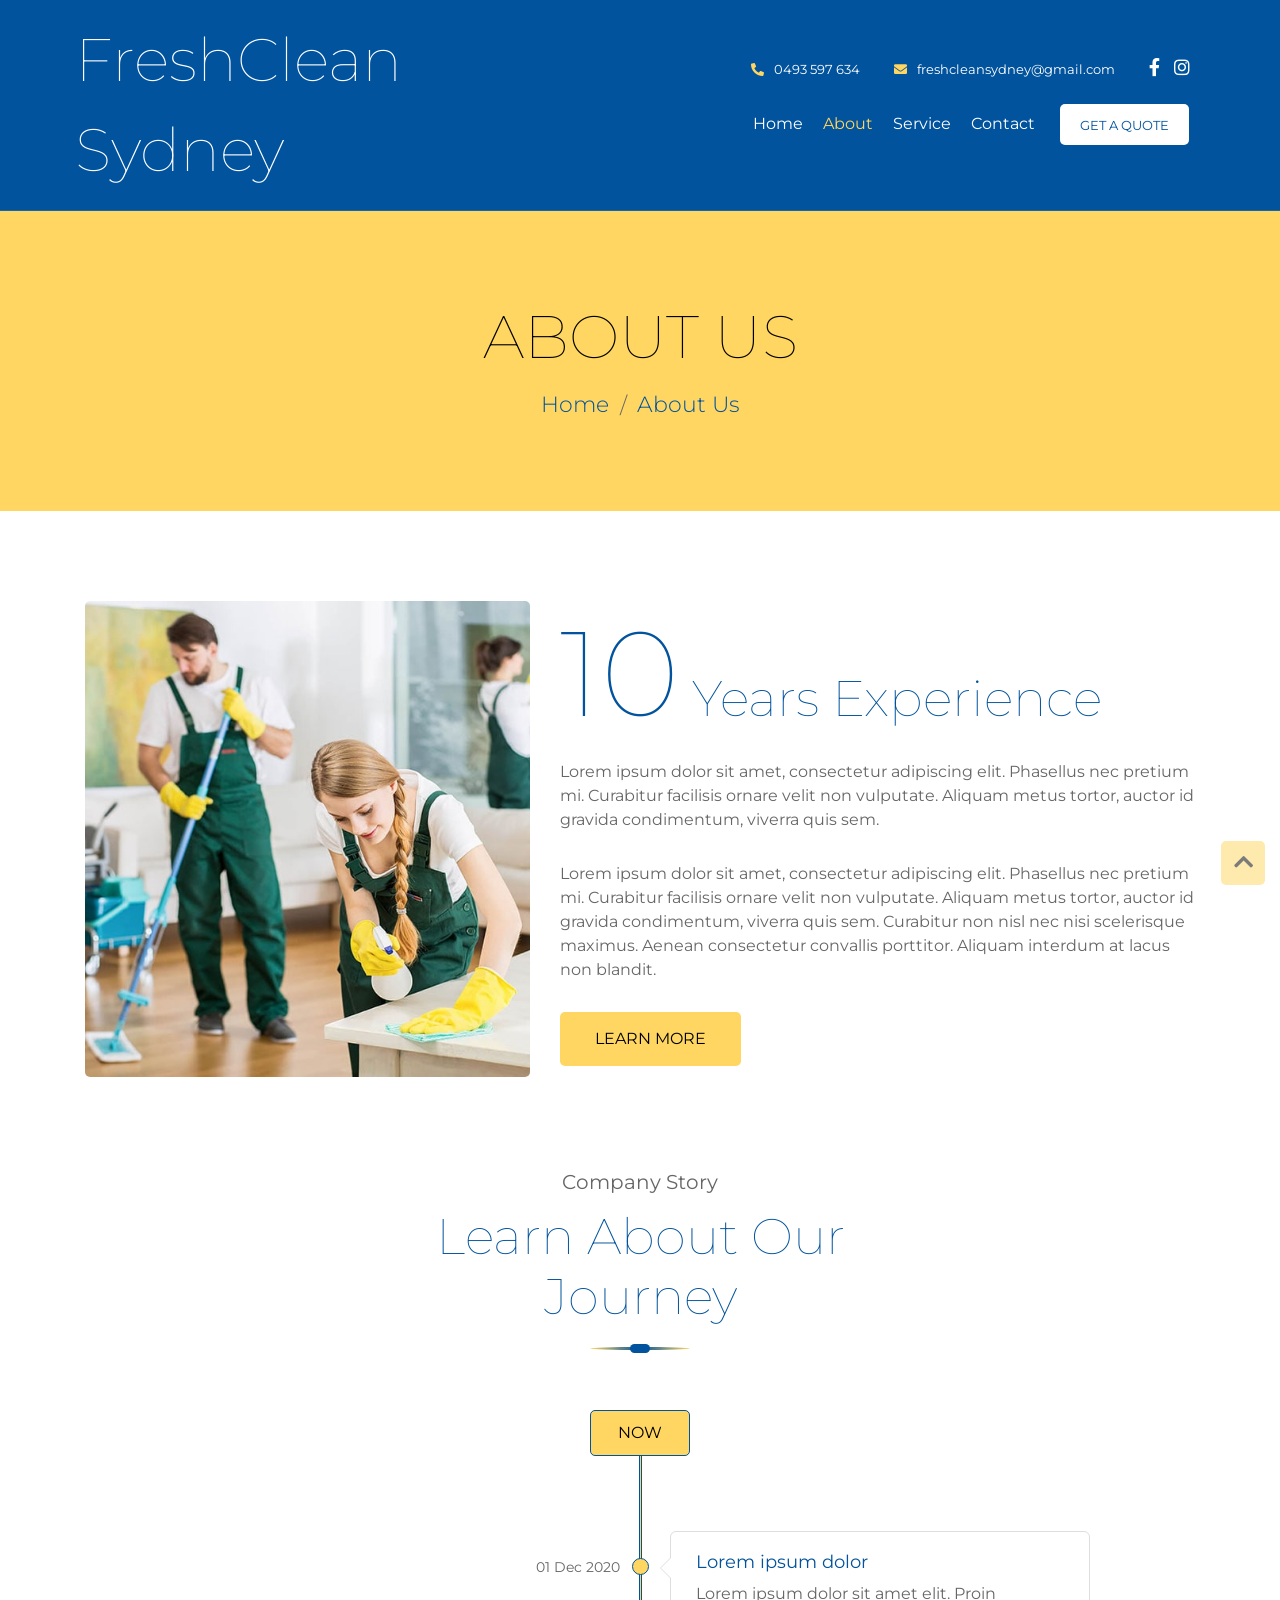
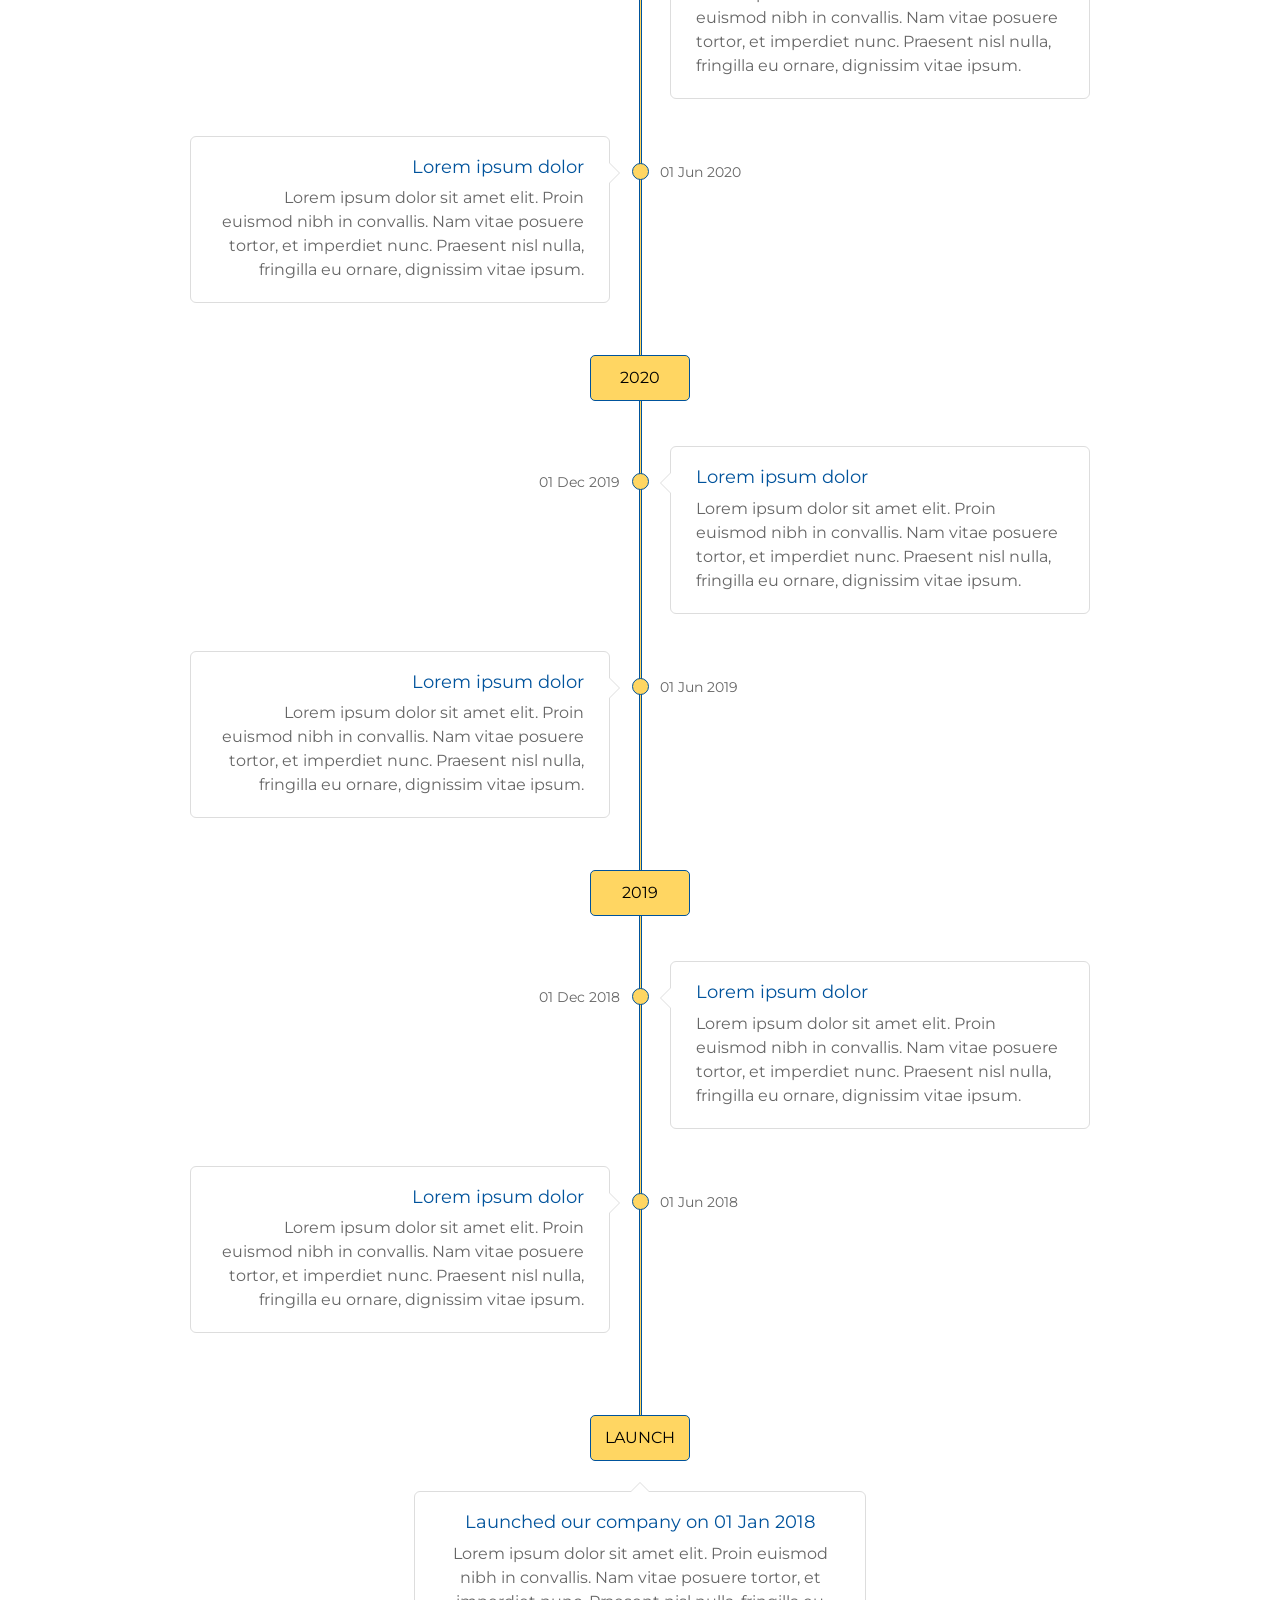
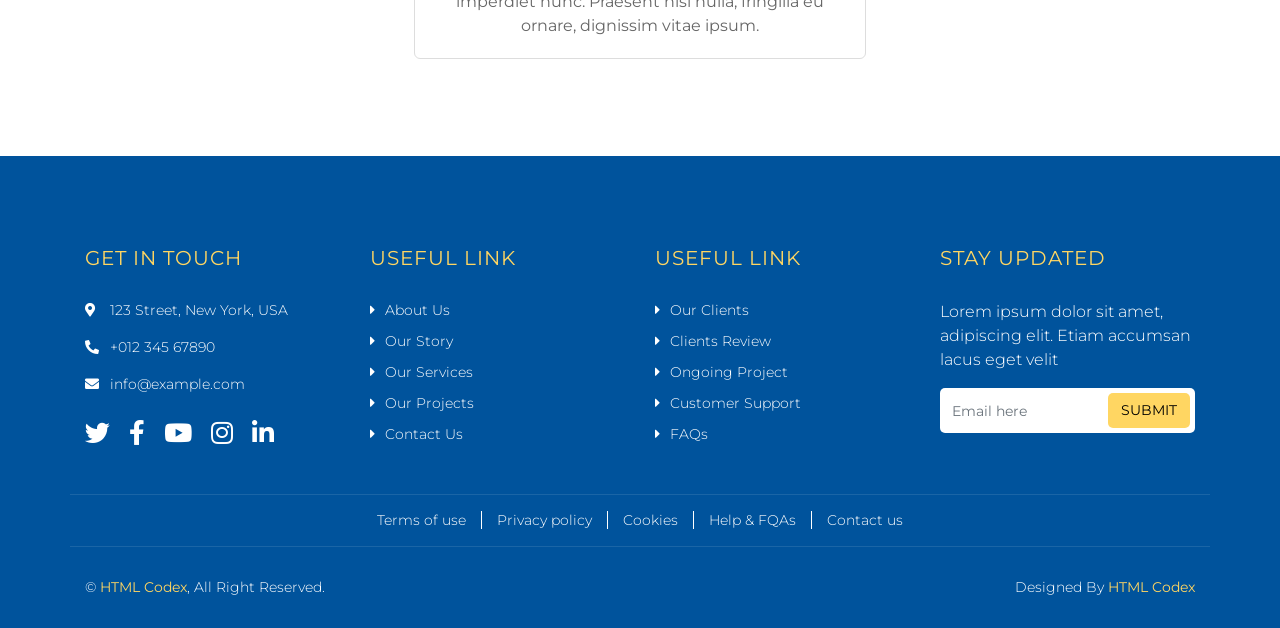
==== commit 34dda4bc: "few changes, iteration 2" ====
--- a/about.html
+++ b/about.html
@@ -40,18 +40,15 @@
                         <div class="col-lg-9">
                             <div class="topbar">
                                 <div class="topbar-col">
-                                    <a href="tel:+012 345 67890"><i class="fa fa-phone-alt"></i>+012 345 67890</a>
+                                    <a href="tel:+012 345 67890"><i class="fa fa-phone-alt"></i>0493 597 634</a>
                                 </div>
                                 <div class="topbar-col">
-                                    <a href="mailto:info@example.com"><i class="fa fa-envelope"></i>info@example.com</a>
+                                    <a href="mailto:info@example.com"><i class="fa fa-envelope"></i>freshcleansydney@gmail.com</a>
                                 </div>
                                 <div class="topbar-col">
                                     <div class="topbar-social">
-                                        <a href=""><i class="fab fa-twitter"></i></a>
                                         <a href=""><i class="fab fa-facebook-f"></i></a>
-                                        <a href=""><i class="fab fa-youtube"></i></a>
                                         <a href=""><i class="fab fa-instagram"></i></a>
-                                        <a href=""><i class="fab fa-linkedin-in"></i></a>
                                     </div>
                                 </div>
                             </div>
@@ -66,16 +63,16 @@
                                         <a href="index.html" class="nav-item nav-link">Home</a>
                                         <a href="about.html" class="nav-item nav-link active">About</a>
                                         <a href="service.html" class="nav-item nav-link">Service</a>
-                                        <a href="portfolio.html" class="nav-item nav-link">Project</a>
-                                        <a href="single.html" class="nav-item nav-link">Single</a>
+                                        <!-- <a href="portfolio.html" class="nav-item nav-link">Project</a>
+                                        <a href="single.html" class="nav-item nav-link">Single</a> -->
                                         <a href="contact.html" class="nav-item nav-link">Contact</a>
-                                        <div class="nav-item dropdown">
+                                        <!-- <div class="nav-item dropdown">
                                             <a href="#" class="nav-link dropdown-toggle" data-toggle="dropdown">Dropdown</a>
                                             <div class="dropdown-menu">
                                                 <a href="#" class="dropdown-item">Sub Item 1</a>
                                                 <a href="#" class="dropdown-item">Sub Item 2</a>
                                             </div>
-                                        </div>
+                                        </div> -->
                                         <a href="#" class="btn">Get A Quote</a>
                                     </div>
                                 </div>
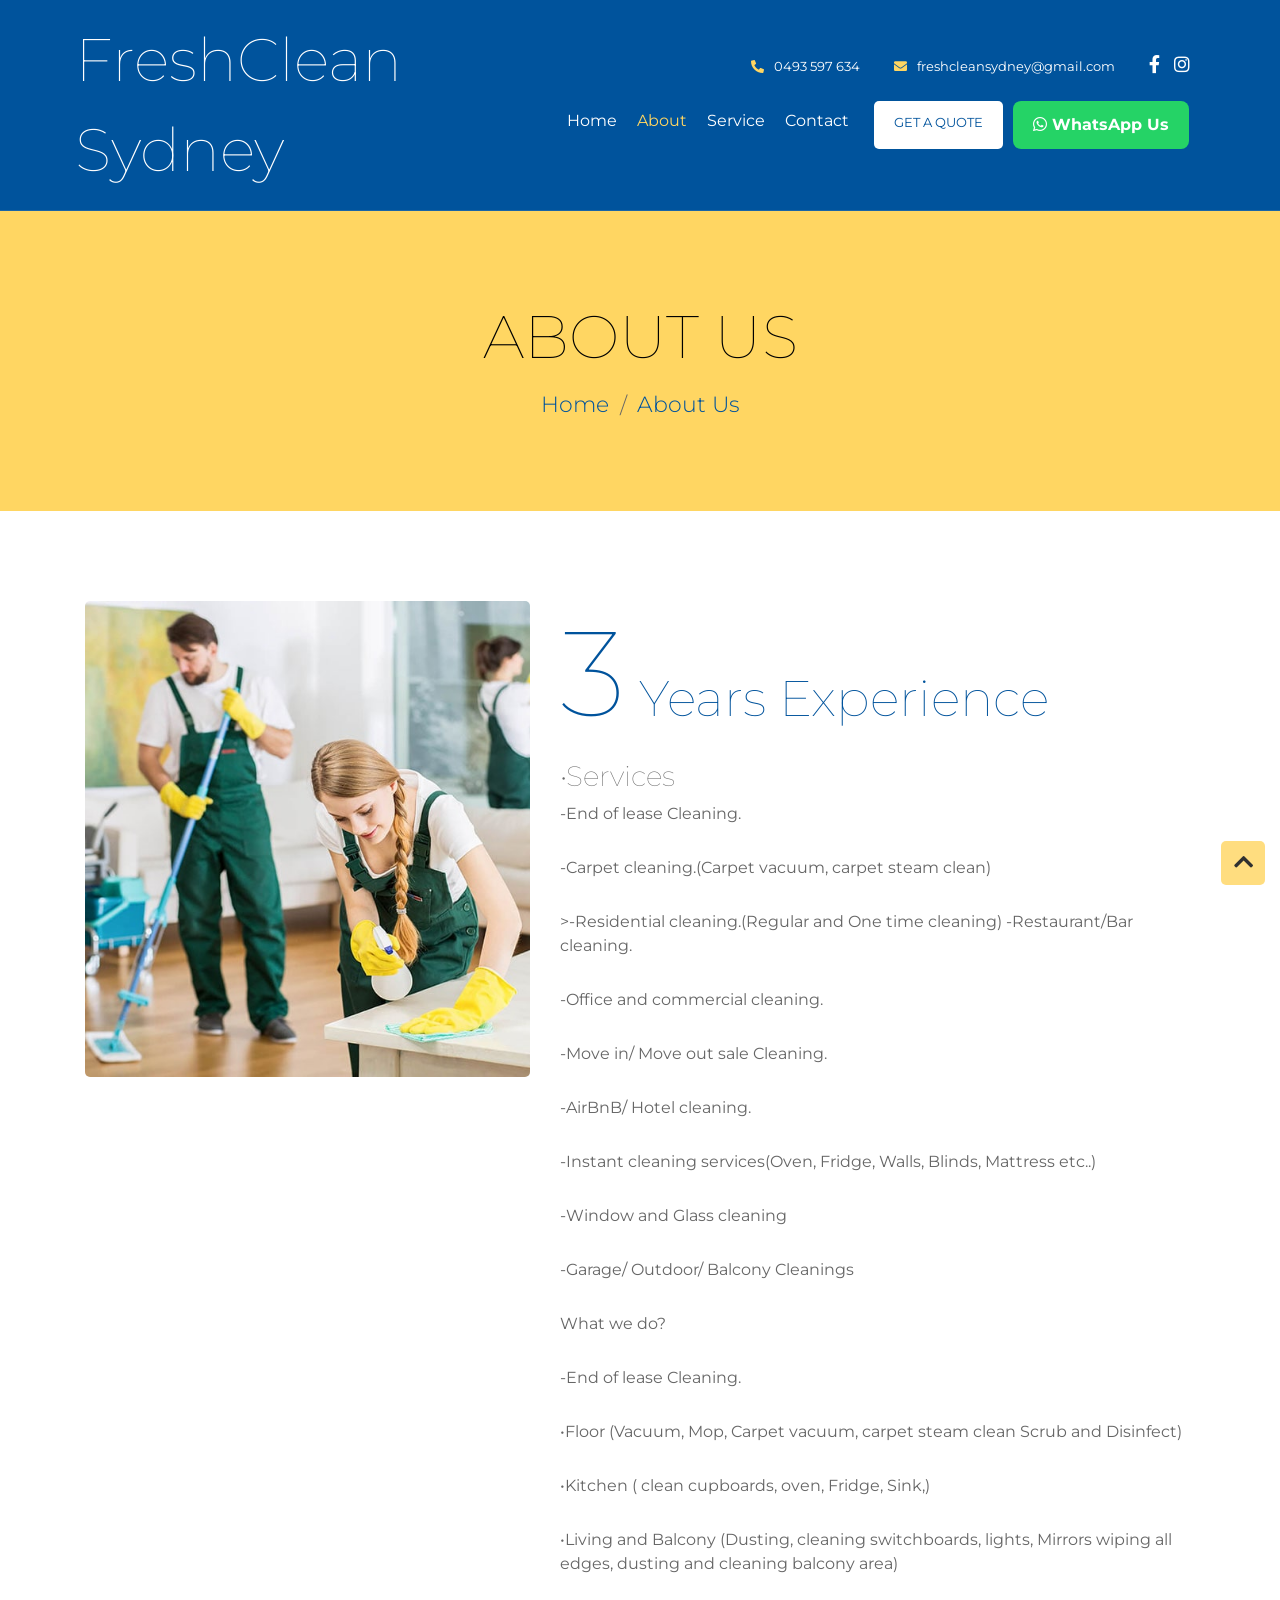
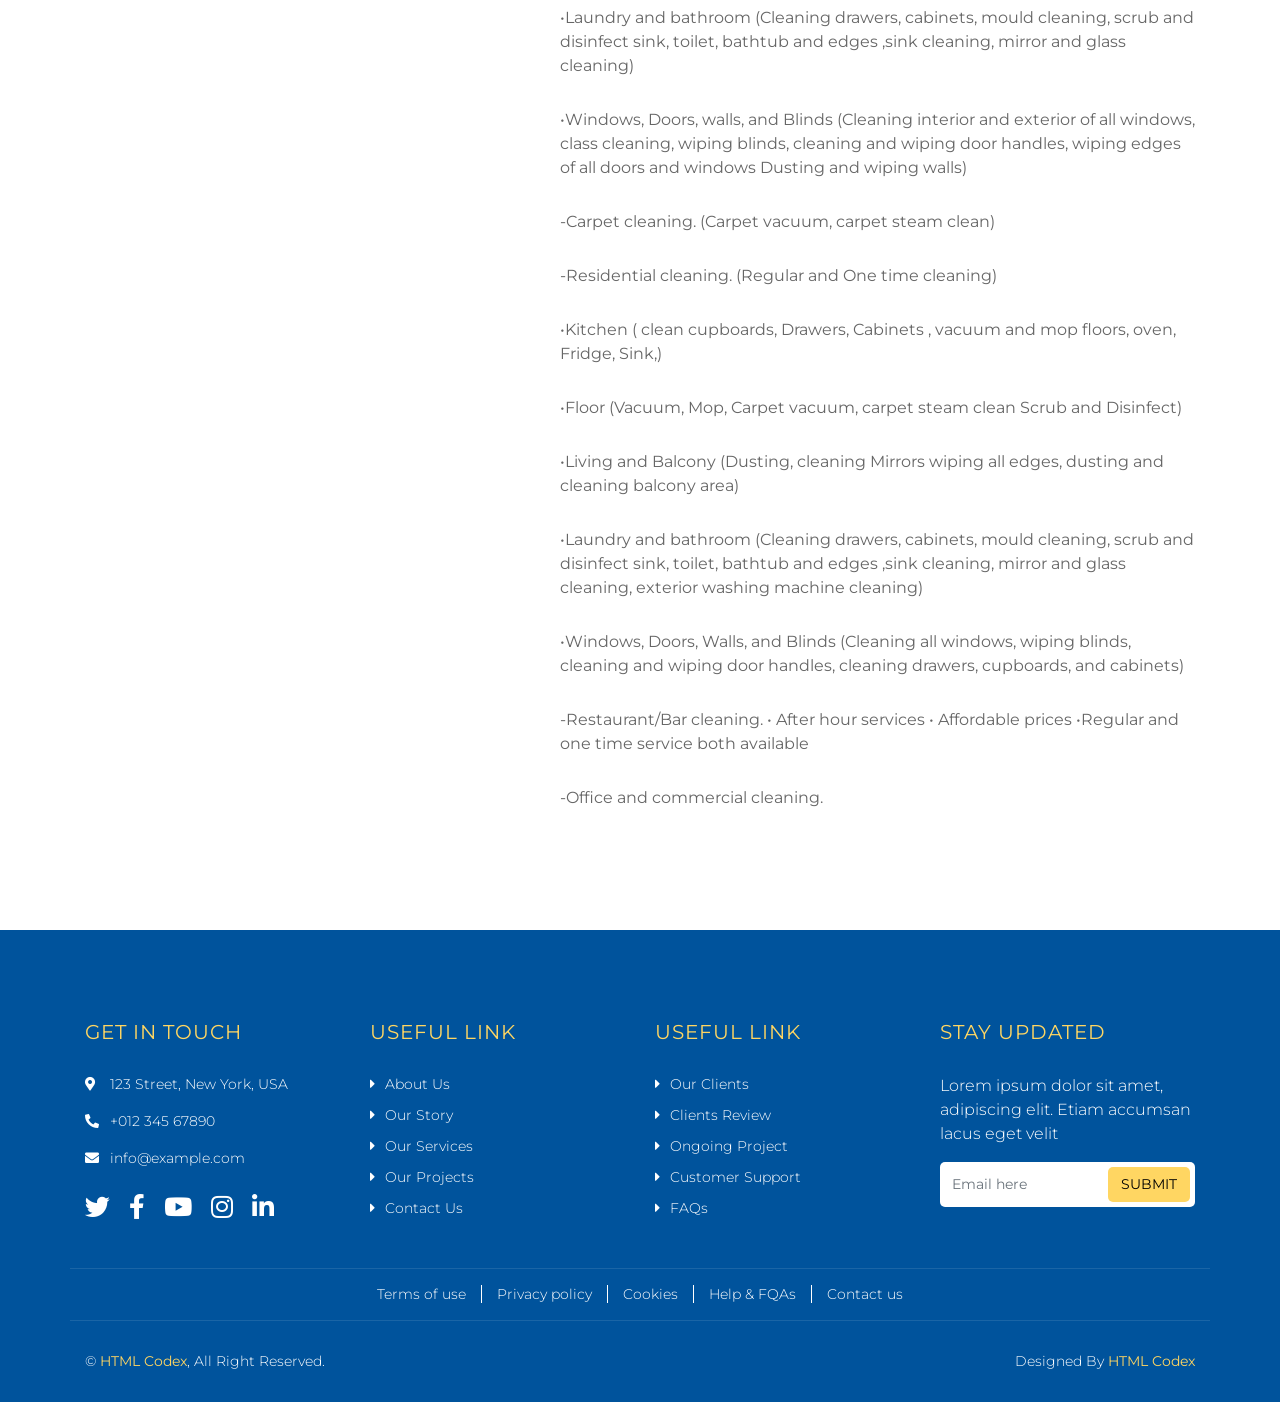
==== commit 5df6ea13: "few changes, iteration 3" ====
--- a/about.html
+++ b/about.html
@@ -1,310 +1,404 @@
 <!DOCTYPE html>
 <html lang="en">
-    <head>
-        <meta charset="utf-8">
-        <title>FreshClean Sydney</title>
-        <meta content="width=device-width, initial-scale=1.0" name="viewport">
-        <meta content="Cleaning Company Website Template" name="keywords">
-        <meta content="Cleaning Company Website Template" name="description">
-
-        <!-- Favicon -->
-        <link href="img/favicon.ico" rel="icon">
-
-        <!-- Google Font -->
-        <link href="https://fonts.googleapis.com/css2?family=Montserrat:wght@100;300;400&display=swap" rel="stylesheet">
-        
-        <!-- CSS Libraries -->
-        <link href="https://stackpath.bootstrapcdn.com/bootstrap/4.4.1/css/bootstrap.min.css" rel="stylesheet">
-        <link href="https://cdnjs.cloudflare.com/ajax/libs/font-awesome/5.10.0/css/all.min.css" rel="stylesheet">
-        <link href="lib/owlcarousel/assets/owl.carousel.min.css" rel="stylesheet">
-        <link href="lib/lightbox/css/lightbox.min.css" rel="stylesheet">
-
-        <!-- Template Stylesheet -->
-        <link href="css/style.css" rel="stylesheet">
-    </head>
-
-    <body>
-        <div class="wrapper">
-            <!-- Header Start -->
-            <div class="header">
-                <div class="container-fluid">
-                    <div class="header-top row align-items-center">
-                        <div class="col-lg-3">
-                            <div class="brand">
-                                <a href="index.html">
-                                    FreshClean Sydney
-                                    <!-- <img src="img/logo.png" alt="Logo"> -->
-                                </a>
-                            </div>
-                        </div>
-                        <div class="col-lg-9">
-                            <div class="topbar">
-                                <div class="topbar-col">
-                                    <a href="tel:+012 345 67890"><i class="fa fa-phone-alt"></i>0493 597 634</a>
-                                </div>
-                                <div class="topbar-col">
-                                    <a href="mailto:info@example.com"><i class="fa fa-envelope"></i>freshcleansydney@gmail.com</a>
-                                </div>
-                                <div class="topbar-col">
-                                    <div class="topbar-social">
-                                        <a href=""><i class="fab fa-facebook-f"></i></a>
-                                        <a href=""><i class="fab fa-instagram"></i></a>
-                                    </div>
-                                </div>
-                            </div>
-                            <div class="navbar navbar-expand-lg bg-light navbar-light">
-                                <a href="#" class="navbar-brand">MENU</a>
-                                <button type="button" class="navbar-toggler" data-toggle="collapse" data-target="#navbarCollapse">
-                                    <span class="navbar-toggler-icon"></span>
-                                </button>
-
-                                <div class="collapse navbar-collapse justify-content-between" id="navbarCollapse">
-                                    <div class="navbar-nav ml-auto">
-                                        <a href="index.html" class="nav-item nav-link">Home</a>
-                                        <a href="about.html" class="nav-item nav-link active">About</a>
-                                        <a href="service.html" class="nav-item nav-link">Service</a>
-                                        <!-- <a href="portfolio.html" class="nav-item nav-link">Project</a>
+  <head>
+    <meta charset="utf-8" />
+    <title>FreshClean Sydney</title>
+    <meta content="width=device-width, initial-scale=1.0" name="viewport" />
+    <meta content="Cleaning Company Website Template" name="keywords" />
+    <meta content="Cleaning Company Website Template" name="description" />
+
+    <!-- Favicon -->
+    <link href="img/favicon.ico" rel="icon" />
+
+    <!-- Google Font -->
+    <link
+      href="https://fonts.googleapis.com/css2?family=Montserrat:wght@100;300;400&display=swap"
+      rel="stylesheet"
+    />
+
+    <!-- CSS Libraries -->
+    <link
+      href="https://stackpath.bootstrapcdn.com/bootstrap/4.4.1/css/bootstrap.min.css"
+      rel="stylesheet"
+    />
+    <link
+      href="https://cdnjs.cloudflare.com/ajax/libs/font-awesome/5.10.0/css/all.min.css"
+      rel="stylesheet"
+    />
+    <link href="lib/owlcarousel/assets/owl.carousel.min.css" rel="stylesheet" />
+    <link href="lib/lightbox/css/lightbox.min.css" rel="stylesheet" />
+
+    <!-- Template Stylesheet -->
+    <link href="css/style.css" rel="stylesheet" />
+  </head>
+
+  <body>
+    <div class="wrapper">
+      <!-- Header Start -->
+      <div class="header">
+        <div class="container-fluid">
+          <div class="header-top row align-items-center">
+            <div class="col-lg-3">
+              <div class="brand">
+                <a href="index.html">
+                  FreshClean Sydney
+                  <!-- <img src="img/logo.png" alt="Logo"> -->
+                </a>
+              </div>
+            </div>
+            <div class="col-lg-9">
+              <div class="topbar">
+                <div class="topbar-col">
+                  <a href="tel:0493597634"
+                    ><i class="fa fa-phone-alt"></i>0493 597 634</a
+                  >
+                </div>
+                <div class="topbar-col">
+                  <a href="mailto:freshcleansydney@gmail.com"
+                    ><i class="fa fa-envelope"></i>freshcleansydney@gmail.com</a
+                  >
+                </div>
+                <div class="topbar-col">
+                  <div class="topbar-social">
+                    <a href=""><i class="fab fa-facebook-f"></i></a>
+                    <a href=""><i class="fab fa-instagram"></i></a>
+                  </div>
+                </div>
+              </div>
+              <div class="navbar navbar-expand-lg bg-light navbar-light">
+                <a href="#" class="navbar-brand">MENU</a>
+                <button
+                  type="button"
+                  class="navbar-toggler"
+                  data-toggle="collapse"
+                  data-target="#navbarCollapse"
+                >
+                  <span class="navbar-toggler-icon"></span>
+                </button>
+
+                <div
+                  class="collapse navbar-collapse justify-content-between"
+                  id="navbarCollapse"
+                >
+                  <div class="navbar-nav ml-auto">
+                    <a href="index.html" class="nav-item nav-link">Home</a>
+                    <a href="about.html" class="nav-item nav-link active"
+                      >About</a
+                    >
+                    <a href="service.html" class="nav-item nav-link">Service</a>
+                    <!-- <a href="portfolio.html" class="nav-item nav-link">Project</a>
                                         <a href="single.html" class="nav-item nav-link">Single</a> -->
-                                        <a href="contact.html" class="nav-item nav-link">Contact</a>
-                                        <!-- <div class="nav-item dropdown">
+                    <a href="contact.html" class="nav-item nav-link">Contact</a>
+                    <!-- <div class="nav-item dropdown">
                                             <a href="#" class="nav-link dropdown-toggle" data-toggle="dropdown">Dropdown</a>
                                             <div class="dropdown-menu">
                                                 <a href="#" class="dropdown-item">Sub Item 1</a>
                                                 <a href="#" class="dropdown-item">Sub Item 2</a>
                                             </div>
                                         </div> -->
-                                        <a href="#" class="btn">Get A Quote</a>
-                                    </div>
-                                </div>
-                            </div>
-                        </div>
-                    </div>
-                </div>
-            </div>
-            <!-- Header End -->
-            
-            
-            <!-- Page Header Start -->
-            <div class="page-header">
-                <div class="container">
-                    <div class="row">
-                        <div class="col-12">
-                            <h2>About Us</h2>
-                        </div>
-                        <div class="col-12">
-                            <a href="">Home</a>
-                            <a href="">About Us</a>
-                        </div>
-                    </div>
-                </div>
-            </div>
-            <!-- Page Header End -->
-
-
-            <!-- About Start -->
-            <div class="about">
-                <div class="container">
-                    <div class="row">
-                        <div class="col-lg-5 col-md-6">
-                            <div class="about-img">
-                                <img src="img/about.jpg" alt="Image">
-                            </div>
-                        </div>
-                        <div class="col-lg-7 col-md-6">
-                            <div class="about-text">
-                                <h2><span>10</span> Years Experience</h2>
-                                <p>
-                                    Lorem ipsum dolor sit amet, consectetur adipiscing elit. Phasellus nec pretium mi. Curabitur facilisis ornare velit non vulputate. Aliquam metus tortor, auctor id gravida condimentum, viverra quis sem.
-                                </p>
-                                <p>
-                                    Lorem ipsum dolor sit amet, consectetur adipiscing elit. Phasellus nec pretium mi. Curabitur facilisis ornare velit non vulputate. Aliquam metus tortor, auctor id gravida condimentum, viverra quis sem. Curabitur non nisl nec nisi scelerisque maximus. Aenean consectetur convallis porttitor. Aliquam interdum at lacus non blandit.
-                                </p>
-                                <a class="btn" href="">Learn More</a>
-                            </div>
-                        </div>
-                    </div>
-                </div>
-            </div>
-            <!-- About End -->
-
-
-            <!-- Story Start -->
-            <div class="story">
-                <div class="container">
-                    <div class="section-header">
-                        <p>Company Story</p>
-                        <h2>Learn About Our Journey</h2>
-                    </div>
-                    <div class="row">
-                        <div class="col-lg-12">
-                            <div class="story-container">
-                                <div class="story-end">
-                                    <p>Now</p>
-                                </div>
-                                <div class="story-continue">
-
-                                    <div class="row story-right">
-                                        <div class="col-md-6">
-                                            <p class="story-date">
-                                                01 Dec 2020
-                                            </p>
-                                        </div>
-                                        <div class="col-md-6">
-                                            <div class="story-box">
-                                                <div class="story-text">
-                                                    <h3>Lorem ipsum dolor</h3>
-                                                    <p>
-                                                        Lorem ipsum dolor sit amet elit. Proin euismod nibh in convallis. Nam vitae posuere tortor, et imperdiet nunc. Praesent nisl nulla, fringilla eu ornare, dignissim vitae ipsum.
-                                                    </p>
-                                                </div>
-                                            </div>
-                                        </div>
-                                    </div>
-
-                                    <div class="row story-left">
-                                        <div class="col-md-6 d-md-none d-block">
-                                            <p class="story-date">
-                                                01 Jun 2020
-                                            </p>
-                                        </div>
-                                        <div class="col-md-6">
-                                            <div class="story-box">
-                                                <div class="story-text">
-                                                    <h3>Lorem ipsum dolor</h3>
-                                                    <p>
-                                                        Lorem ipsum dolor sit amet elit. Proin euismod nibh in convallis. Nam vitae posuere tortor, et imperdiet nunc. Praesent nisl nulla, fringilla eu ornare, dignissim vitae ipsum.
-                                                    </p>
-                                                </div>
-                                            </div>
-                                        </div>
-                                        <div class="col-md-6 d-md-block d-none">
-                                            <p class="story-date">
-                                                01 Jun 2020
-                                            </p>
-                                        </div>
-                                    </div>
-
-                                    <div class="row">
-                                        <div class="col-12">
-                                            <div class="story-year">
-                                                <p>2020</p>
-                                            </div>
-                                        </div>
-                                    </div>
-
-                                    <div class="row story-right">
-                                        <div class="col-md-6">
-                                            <p class="story-date">
-                                                01 Dec 2019
-                                            </p>
-                                        </div>
-                                        <div class="col-md-6">
-                                            <div class="story-box">
-                                                <div class="story-text">
-                                                    <h3>Lorem ipsum dolor</h3>
-                                                    <p>
-                                                        Lorem ipsum dolor sit amet elit. Proin euismod nibh in convallis. Nam vitae posuere tortor, et imperdiet nunc. Praesent nisl nulla, fringilla eu ornare, dignissim vitae ipsum.
-                                                    </p>
-                                                </div>
-                                            </div>
-                                        </div>
-                                    </div>
-
-                                    <div class="row story-left">
-                                        <div class="col-md-6 d-md-none d-block">
-                                            <p class="story-date">
-                                                01 Jun  2019
-                                            </p>
-                                        </div>
-                                        <div class="col-md-6">
-                                            <div class="story-box">
-                                                <div class="story-text">
-                                                    <h3>Lorem ipsum dolor</h3>
-                                                    <p>
-                                                        Lorem ipsum dolor sit amet elit. Proin euismod nibh in convallis. Nam vitae posuere tortor, et imperdiet nunc. Praesent nisl nulla, fringilla eu ornare, dignissim vitae ipsum.
-                                                    </p>
-                                                </div>
-                                            </div>
-                                        </div>
-                                        <div class="col-md-6 d-md-block d-none">
-                                            <p class="story-date">
-                                                01 Jun  2019
-                                            </p>
-                                        </div>
-                                    </div>
-                                    
-                                    <div class="row">
-                                        <div class="col-12">
-                                            <div class="story-year">
-                                                <p>2019</p>
-                                            </div>
-                                        </div>
-                                    </div>
-
-                                    <div class="row story-right">
-                                        <div class="col-md-6">
-                                            <p class="story-date">
-                                                01 Dec 2018
-                                            </p>
-                                        </div>
-                                        <div class="col-md-6">
-                                            <div class="story-box">
-                                                <div class="story-text">
-                                                    <h3>Lorem ipsum dolor</h3>
-                                                    <p>
-                                                        Lorem ipsum dolor sit amet elit. Proin euismod nibh in convallis. Nam vitae posuere tortor, et imperdiet nunc. Praesent nisl nulla, fringilla eu ornare, dignissim vitae ipsum.
-                                                    </p>
-                                                </div>
-                                            </div>
-                                        </div>
-                                    </div>
-
-                                    <div class="row story-left">
-                                        <div class="col-md-6 d-md-none d-block">
-                                            <p class="story-date">
-                                                01 Jun 2018
-                                            </p>
-                                        </div>
-                                        <div class="col-md-6">
-                                            <div class="story-box">
-                                                <div class="story-text">
-                                                    <h3>Lorem ipsum dolor</h3>
-                                                    <p>
-                                                        Lorem ipsum dolor sit amet elit. Proin euismod nibh in convallis. Nam vitae posuere tortor, et imperdiet nunc. Praesent nisl nulla, fringilla eu ornare, dignissim vitae ipsum.
-                                                    </p>
-                                                </div>
-                                            </div>
-                                        </div>
-                                        <div class="col-md-6 d-md-block d-none">
-                                            <p class="story-date">
-                                                01 Jun 2018
-                                            </p>
-                                        </div>
-                                    </div>
-                                </div>
-                                <div class="story-start">
-                                    <p>Launch</p>
-                                </div>
-                                <div class="story-launch">
-                                    <div class="story-box">
-                                        <div class="story-text">
-                                            <h3>Launched our company on 01 Jan 2018</h3>
-                                            <p>
-                                                Lorem ipsum dolor sit amet elit. Proin euismod nibh in convallis. Nam vitae posuere tortor, et imperdiet nunc. Praesent nisl nulla, fringilla eu ornare, dignissim vitae ipsum.
-                                            </p>
-                                        </div>
-                                    </div>
-                                </div>
-                            </div>
-                        </div>
-                    </div>
-                </div>
-            </div>
-            <!-- Story End -->
-
-
-            <!-- Team Start -->
-            <!-- <div class="team">
+                    <a href="#" class="btn">Get A Quote</a>
+                    <a
+                      class="whatsapp-button nav-item"
+                      style="margin-left: 10px"
+                      href="https://wa.me/61493597634?text=Hello%2C%20I%20want%20to%20get%20a%20cleaning%20quote."
+                      target="_blank"
+                      ><i class="fab fa-whatsapp"></i>
+                      WhatsApp Us
+                    </a>
+                  </div>
+                </div>
+              </div>
+            </div>
+          </div>
+        </div>
+      </div>
+      <!-- Header End -->
+
+      <!-- Page Header Start -->
+      <div class="page-header">
+        <div class="container">
+          <div class="row">
+            <div class="col-12">
+              <h2>About Us</h2>
+            </div>
+            <div class="col-12">
+              <a href="">Home</a>
+              <a href="">About Us</a>
+            </div>
+          </div>
+        </div>
+      </div>
+      <!-- Page Header End -->
+
+      <!-- About Start -->
+      <div class="about">
+        <div class="container">
+          <div class="row">
+            <div class="col-lg-5 col-md-6">
+              <div class="about-img">
+                <img src="img/about.jpg" alt="Image" />
+              </div>
+            </div>
+            <div class="col-lg-7 col-md-6">
+              <div class="about-text">
+                <h2><span>3</span> Years Experience</h2>
+                <h3>•Services</h3>
+
+                <p>-End of lease Cleaning.</p>
+                <p>-Carpet cleaning.(Carpet vacuum, carpet steam clean)</p>
+                <p>
+                  >-Residential cleaning.(Regular and One time cleaning)
+                  -Restaurant/Bar cleaning.
+                </p>
+                <p>-Office and commercial cleaning.</p>
+                <p>-Move in/ Move out sale Cleaning.</p>
+                <p>-AirBnB/ Hotel cleaning.</p>
+                <p>
+                  -Instant cleaning services(Oven, Fridge, Walls, Blinds,
+                  Mattress etc..)
+                </p>
+                <p>-Window and Glass cleaning</p>
+                <p>-Garage/ Outdoor/ Balcony Cleanings</p>
+
+                <p>What we do?</p>
+
+                <p>-End of lease Cleaning.</p>
+                <p>
+                  •Floor (Vacuum, Mop, Carpet vacuum, carpet steam clean Scrub
+                  and Disinfect)
+                </p>
+                <p>•Kitchen ( clean cupboards, oven, Fridge, Sink,)</p>
+                <p>
+                  •Living and Balcony (Dusting, cleaning switchboards, lights,
+                  Mirrors wiping all edges, dusting and cleaning balcony area)
+                </p>
+                <p>
+                  •Laundry and bathroom (Cleaning drawers, cabinets, mould
+                  cleaning, scrub and disinfect sink, toilet, bathtub and edges
+                  ,sink cleaning, mirror and glass cleaning)
+                </p>
+                <p>
+                  •Windows, Doors, walls, and Blinds (Cleaning interior and
+                  exterior of all windows, class cleaning, wiping blinds,
+                  cleaning and wiping door handles, wiping edges of all doors
+                  and windows Dusting and wiping walls)
+                </p>
+                <p>-Carpet cleaning. (Carpet vacuum, carpet steam clean)</p>
+                <p>-Residential cleaning. (Regular and One time cleaning)</p>
+                <p>
+                  •Kitchen ( clean cupboards, Drawers, Cabinets , vacuum and mop
+                  floors, oven, Fridge, Sink,)
+                </p>
+                <p>
+                  •Floor (Vacuum, Mop, Carpet vacuum, carpet steam clean Scrub
+                  and Disinfect)
+                </p>
+                <p>
+                  •Living and Balcony (Dusting, cleaning Mirrors wiping all
+                  edges, dusting and cleaning balcony area)
+                </p>
+                <p>
+                  •Laundry and bathroom (Cleaning drawers, cabinets, mould
+                  cleaning, scrub and disinfect sink, toilet, bathtub and edges
+                  ,sink cleaning, mirror and glass cleaning, exterior washing
+                  machine cleaning)
+                </p>
+                <p>
+                  •Windows, Doors, Walls, and Blinds (Cleaning all windows,
+                  wiping blinds, cleaning and wiping door handles, cleaning
+                  drawers, cupboards, and cabinets)
+                </p>
+                <p>
+                  -Restaurant/Bar cleaning. • After hour services • Affordable
+                  prices •Regular and one time service both available
+                </p>
+                <p>-Office and commercial cleaning.</p>
+                <!-- <a class="btn" href="">Learn More</a> -->
+              </div>
+            </div>
+          </div>
+        </div>
+      </div>
+      <!-- About End -->
+
+      <!-- Story Start -->
+      <!-- <div class="story">
+        <div class="container">
+          <div class="section-header">
+            <p>Company Story</p>
+            <h2>Learn About Our Journey</h2>
+          </div>
+          <div class="row">
+            <div class="col-lg-12">
+              <div class="story-container">
+                <div class="story-end">
+                  <p>Now</p>
+                </div>
+                <div class="story-continue">
+                  <div class="row story-right">
+                    <div class="col-md-6">
+                      <p class="story-date">01 Dec 2020</p>
+                    </div>
+                    <div class="col-md-6">
+                      <div class="story-box">
+                        <div class="story-text">
+                          <h3>Lorem ipsum dolor</h3>
+                          <p>
+                            Lorem ipsum dolor sit amet elit. Proin euismod nibh
+                            in convallis. Nam vitae posuere tortor, et imperdiet
+                            nunc. Praesent nisl nulla, fringilla eu ornare,
+                            dignissim vitae ipsum.
+                          </p>
+                        </div>
+                      </div>
+                    </div>
+                  </div>
+
+                  <div class="row story-left">
+                    <div class="col-md-6 d-md-none d-block">
+                      <p class="story-date">01 Jun 2020</p>
+                    </div>
+                    <div class="col-md-6">
+                      <div class="story-box">
+                        <div class="story-text">
+                          <h3>Lorem ipsum dolor</h3>
+                          <p>
+                            Lorem ipsum dolor sit amet elit. Proin euismod nibh
+                            in convallis. Nam vitae posuere tortor, et imperdiet
+                            nunc. Praesent nisl nulla, fringilla eu ornare,
+                            dignissim vitae ipsum.
+                          </p>
+                        </div>
+                      </div>
+                    </div>
+                    <div class="col-md-6 d-md-block d-none">
+                      <p class="story-date">01 Jun 2020</p>
+                    </div>
+                  </div>
+
+                  <div class="row">
+                    <div class="col-12">
+                      <div class="story-year">
+                        <p>2020</p>
+                      </div>
+                    </div>
+                  </div>
+
+                  <div class="row story-right">
+                    <div class="col-md-6">
+                      <p class="story-date">01 Dec 2019</p>
+                    </div>
+                    <div class="col-md-6">
+                      <div class="story-box">
+                        <div class="story-text">
+                          <h3>Lorem ipsum dolor</h3>
+                          <p>
+                            Lorem ipsum dolor sit amet elit. Proin euismod nibh
+                            in convallis. Nam vitae posuere tortor, et imperdiet
+                            nunc. Praesent nisl nulla, fringilla eu ornare,
+                            dignissim vitae ipsum.
+                          </p>
+                        </div>
+                      </div>
+                    </div>
+                  </div>
+
+                  <div class="row story-left">
+                    <div class="col-md-6 d-md-none d-block">
+                      <p class="story-date">01 Jun 2019</p>
+                    </div>
+                    <div class="col-md-6">
+                      <div class="story-box">
+                        <div class="story-text">
+                          <h3>Lorem ipsum dolor</h3>
+                          <p>
+                            Lorem ipsum dolor sit amet elit. Proin euismod nibh
+                            in convallis. Nam vitae posuere tortor, et imperdiet
+                            nunc. Praesent nisl nulla, fringilla eu ornare,
+                            dignissim vitae ipsum.
+                          </p>
+                        </div>
+                      </div>
+                    </div>
+                    <div class="col-md-6 d-md-block d-none">
+                      <p class="story-date">01 Jun 2019</p>
+                    </div>
+                  </div>
+
+                  <div class="row">
+                    <div class="col-12">
+                      <div class="story-year">
+                        <p>2019</p>
+                      </div>
+                    </div>
+                  </div>
+
+                  <div class="row story-right">
+                    <div class="col-md-6">
+                      <p class="story-date">01 Dec 2018</p>
+                    </div>
+                    <div class="col-md-6">
+                      <div class="story-box">
+                        <div class="story-text">
+                          <h3>Lorem ipsum dolor</h3>
+                          <p>
+                            Lorem ipsum dolor sit amet elit. Proin euismod nibh
+                            in convallis. Nam vitae posuere tortor, et imperdiet
+                            nunc. Praesent nisl nulla, fringilla eu ornare,
+                            dignissim vitae ipsum.
+                          </p>
+                        </div>
+                      </div>
+                    </div>
+                  </div>
+
+                  <div class="row story-left">
+                    <div class="col-md-6 d-md-none d-block">
+                      <p class="story-date">01 Jun 2018</p>
+                    </div>
+                    <div class="col-md-6">
+                      <div class="story-box">
+                        <div class="story-text">
+                          <h3>Lorem ipsum dolor</h3>
+                          <p>
+                            Lorem ipsum dolor sit amet elit. Proin euismod nibh
+                            in convallis. Nam vitae posuere tortor, et imperdiet
+                            nunc. Praesent nisl nulla, fringilla eu ornare,
+                            dignissim vitae ipsum.
+                          </p>
+                        </div>
+                      </div>
+                    </div>
+                    <div class="col-md-6 d-md-block d-none">
+                      <p class="story-date">01 Jun 2018</p>
+                    </div>
+                  </div>
+                </div>
+                <div class="story-start">
+                  <p>Launch</p>
+                </div>
+                <div class="story-launch">
+                  <div class="story-box">
+                    <div class="story-text">
+                      <h3>Launched our company on 01 Jan 2018</h3>
+                      <p>
+                        Lorem ipsum dolor sit amet elit. Proin euismod nibh in
+                        convallis. Nam vitae posuere tortor, et imperdiet nunc.
+                        Praesent nisl nulla, fringilla eu ornare, dignissim
+                        vitae ipsum.
+                      </p>
+                    </div>
+                  </div>
+                </div>
+              </div>
+            </div>
+          </div>
+        </div>
+      </div> -->
+      <!-- Story End -->
+
+      <!-- Team Start -->
+      <!-- <div class="team">
                 <div class="container">
                     <div class="section-header">
                         <p>Team Member</p>
@@ -382,95 +476,99 @@
                     </div>
                 </div>
             </div> -->
-            <!-- Team End -->
-
-
-            <!-- Footer Start -->
-            <div class="footer">
-                <div class="container">
-                    <div class="row">
-                        <div class="col-md-6 col-lg-3">
-                            <div class="footer-contact">
-                                <h2>Get In Touch</h2>
-                                <p><i class="fa fa-map-marker-alt"></i>123 Street, New York, USA</p>
-                                <p><i class="fa fa-phone-alt"></i>+012 345 67890</p>
-                                <p><i class="fa fa-envelope"></i>info@example.com</p>
-                                <div class="footer-social">
-                                    <a href=""><i class="fab fa-twitter"></i></a>
-                                    <a href=""><i class="fab fa-facebook-f"></i></a>
-                                    <a href=""><i class="fab fa-youtube"></i></a>
-                                    <a href=""><i class="fab fa-instagram"></i></a>
-                                    <a href=""><i class="fab fa-linkedin-in"></i></a>
-                                </div>
-                            </div>
-                        </div>
-                        <div class="col-md-6 col-lg-3">
-                            <div class="footer-link">
-                                <h2>Useful Link</h2>
-                                <a href="">About Us</a>
-                                <a href="">Our Story</a>
-                                <a href="">Our Services</a>
-                                <a href="">Our Projects</a>
-                                <a href="">Contact Us</a>
-                            </div>
-                        </div>
-                        <div class="col-md-6 col-lg-3">
-                            <div class="footer-link">
-                                <h2>Useful Link</h2>
-                                <a href="">Our Clients</a>
-                                <a href="">Clients Review</a>
-                                <a href="">Ongoing Project</a>
-                                <a href="">Customer Support</a>
-                                <a href="">FAQs</a>
-                            </div>
-                        </div>
-                        <div class="col-md-6 col-lg-3">
-                            <div class="footer-form">
-                                <h2>Stay Updated</h2>
-                                <p>
-                                    Lorem ipsum dolor sit amet, adipiscing elit. Etiam accumsan lacus eget velit
-                                </p>
-                                <input class="form-control" placeholder="Email here">
-                                <button class="btn">Submit</button>
-                            </div>
-                        </div>
-                    </div>
-                </div>
-                <div class="container footer-menu">
-                    <div class="f-menu">
-                        <a href="">Terms of use</a>
-                        <a href="">Privacy policy</a>
-                        <a href="">Cookies</a>
-                        <a href="">Help & FQAs</a>
-                        <a href="">Contact us</a>
-                    </div>
-                </div>
-                <div class="container copyright">
-                    <div class="row">
-                        <div class="col-md-6">
-                            <p>&copy; <a href="https://htmlcodex.com">HTML Codex</a>, All Right Reserved.</p>
-                        </div>
-                        <div class="col-md-6">
-                            <p>Designed By <a href="https://htmlcodex.com">HTML Codex</a></p>
-                        </div>
-                    </div>
-                </div>
-            </div>
-            <!-- Footer End -->
-            
-            <a href="#" class="back-to-top"><i class="fa fa-chevron-up"></i></a>
-        </div>
-
-        <!-- JavaScript Libraries -->
-        <script src="https://code.jquery.com/jquery-3.4.1.min.js"></script>
-        <script src="https://stackpath.bootstrapcdn.com/bootstrap/4.4.1/js/bootstrap.bundle.min.js"></script>
-        <script src="lib/easing/easing.min.js"></script>
-        <script src="lib/owlcarousel/owl.carousel.min.js"></script>
-        <script src="lib/isotope/isotope.pkgd.min.js"></script>
-        <script src="lib/lightbox/js/lightbox.min.js"></script>
-
-        <!-- Template Javascript -->
-        <script src="js/main.js"></script>
-    </body>
+      <!-- Team End -->
+
+      <!-- Footer Start -->
+      <div class="footer">
+        <div class="container">
+          <div class="row">
+            <div class="col-md-6 col-lg-3">
+              <div class="footer-contact">
+                <h2>Get In Touch</h2>
+                <p>
+                  <i class="fa fa-map-marker-alt"></i>123 Street, New York, USA
+                </p>
+                <p><i class="fa fa-phone-alt"></i>+012 345 67890</p>
+                <p><i class="fa fa-envelope"></i>info@example.com</p>
+                <div class="footer-social">
+                  <a href=""><i class="fab fa-twitter"></i></a>
+                  <a href=""><i class="fab fa-facebook-f"></i></a>
+                  <a href=""><i class="fab fa-youtube"></i></a>
+                  <a href=""><i class="fab fa-instagram"></i></a>
+                  <a href=""><i class="fab fa-linkedin-in"></i></a>
+                </div>
+              </div>
+            </div>
+            <div class="col-md-6 col-lg-3">
+              <div class="footer-link">
+                <h2>Useful Link</h2>
+                <a href="">About Us</a>
+                <a href="">Our Story</a>
+                <a href="">Our Services</a>
+                <a href="">Our Projects</a>
+                <a href="">Contact Us</a>
+              </div>
+            </div>
+            <div class="col-md-6 col-lg-3">
+              <div class="footer-link">
+                <h2>Useful Link</h2>
+                <a href="">Our Clients</a>
+                <a href="">Clients Review</a>
+                <a href="">Ongoing Project</a>
+                <a href="">Customer Support</a>
+                <a href="">FAQs</a>
+              </div>
+            </div>
+            <div class="col-md-6 col-lg-3">
+              <div class="footer-form">
+                <h2>Stay Updated</h2>
+                <p>
+                  Lorem ipsum dolor sit amet, adipiscing elit. Etiam accumsan
+                  lacus eget velit
+                </p>
+                <input class="form-control" placeholder="Email here" />
+                <button class="btn">Submit</button>
+              </div>
+            </div>
+          </div>
+        </div>
+        <div class="container footer-menu">
+          <div class="f-menu">
+            <a href="">Terms of use</a>
+            <a href="">Privacy policy</a>
+            <a href="">Cookies</a>
+            <a href="">Help & FQAs</a>
+            <a href="">Contact us</a>
+          </div>
+        </div>
+        <div class="container copyright">
+          <div class="row">
+            <div class="col-md-6">
+              <p>
+                &copy; <a href="https://htmlcodex.com">HTML Codex</a>, All Right
+                Reserved.
+              </p>
+            </div>
+            <div class="col-md-6">
+              <p>Designed By <a href="https://htmlcodex.com">HTML Codex</a></p>
+            </div>
+          </div>
+        </div>
+      </div>
+      <!-- Footer End -->
+
+      <a href="#" class="back-to-top"><i class="fa fa-chevron-up"></i></a>
+    </div>
+
+    <!-- JavaScript Libraries -->
+    <script src="https://code.jquery.com/jquery-3.4.1.min.js"></script>
+    <script src="https://stackpath.bootstrapcdn.com/bootstrap/4.4.1/js/bootstrap.bundle.min.js"></script>
+    <script src="lib/easing/easing.min.js"></script>
+    <script src="lib/owlcarousel/owl.carousel.min.js"></script>
+    <script src="lib/isotope/isotope.pkgd.min.js"></script>
+    <script src="lib/lightbox/js/lightbox.min.js"></script>
+
+    <!-- Template Javascript -->
+    <script src="js/main.js"></script>
+  </body>
 </html>
-
--- a/css/style.css
+++ b/css/style.css
@@ -1,3 +1,16 @@
+.whatsapp-button {
+                      background-color: #25d366;
+                      color: white;
+                      padding: 12px 20px;
+                      border-radius: 8px;
+                      text-decoration: none;
+                      font-size: 16px;
+                      font-weight: bold;
+}
+
+.whatsapp-button:hover {
+    background-color: #1ebe5d;
+}
 /*******************************/
 /********* General CSS *********/
 /*******************************/
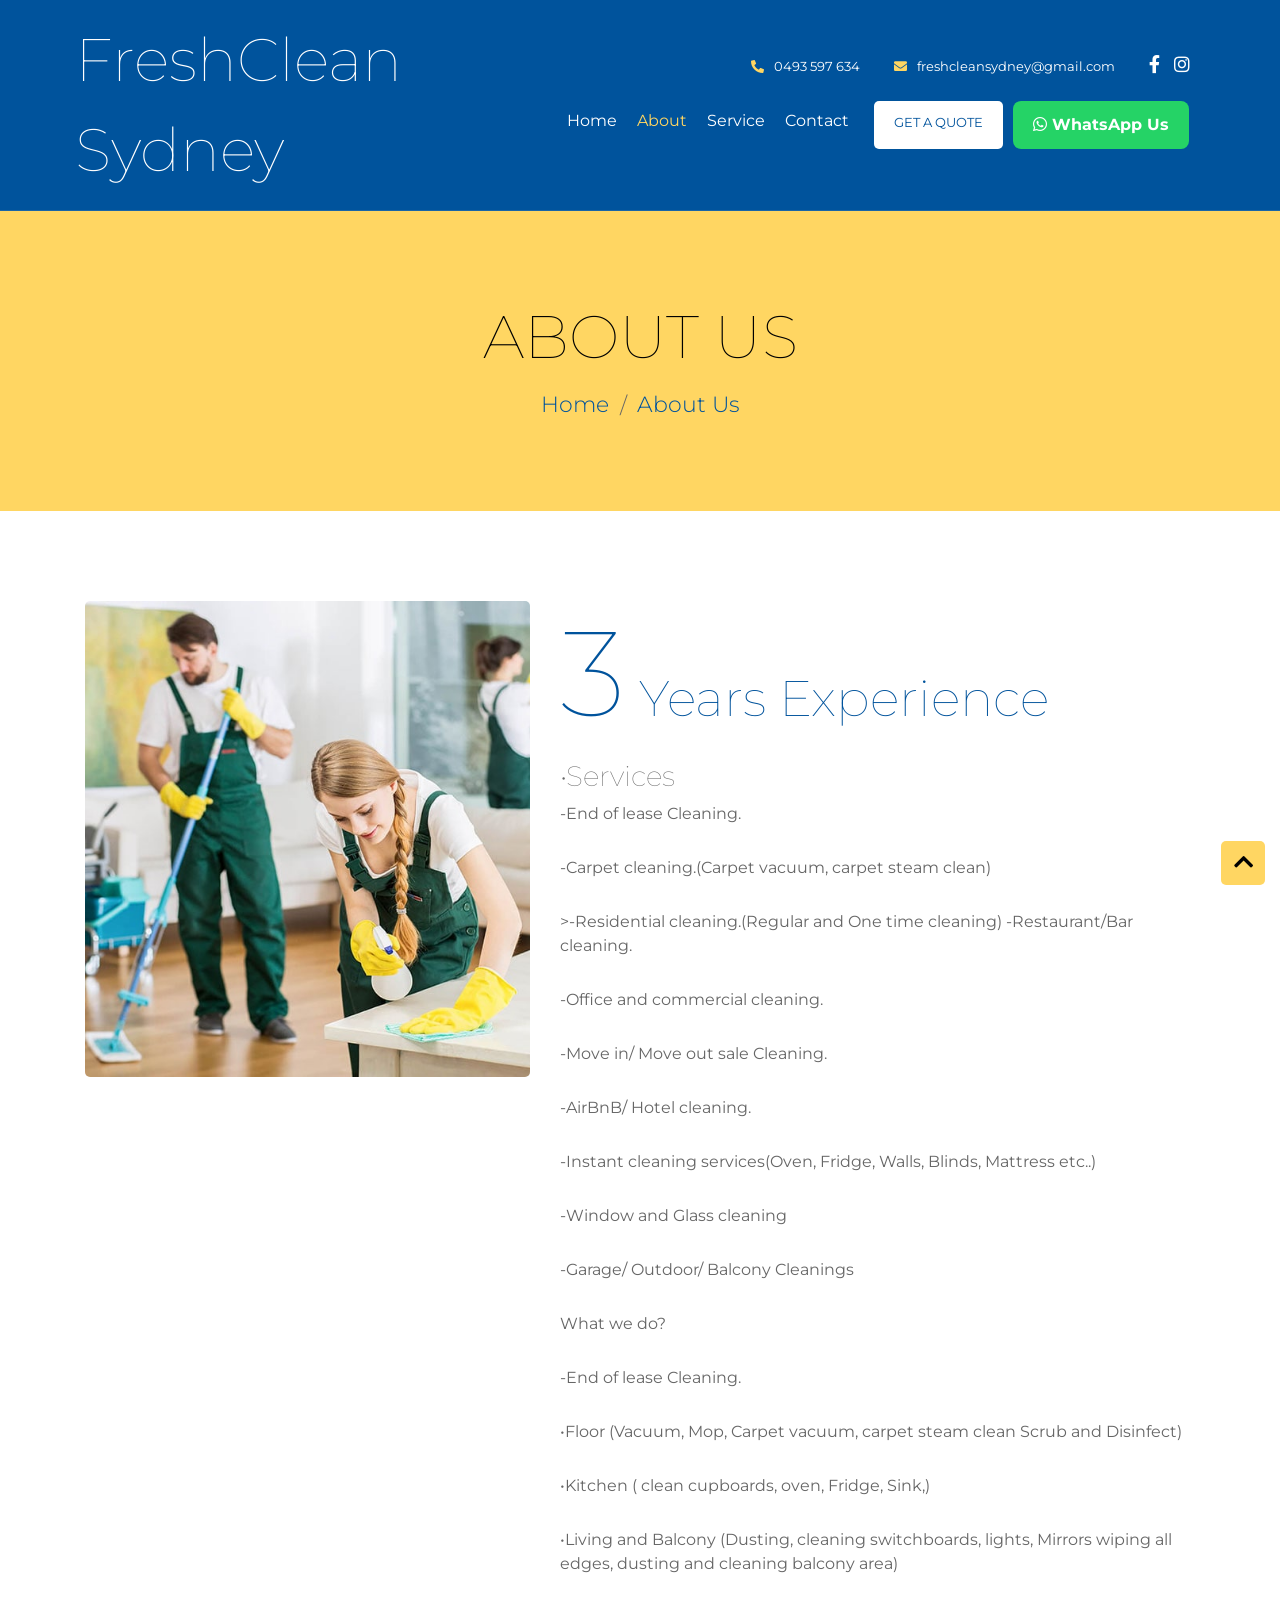
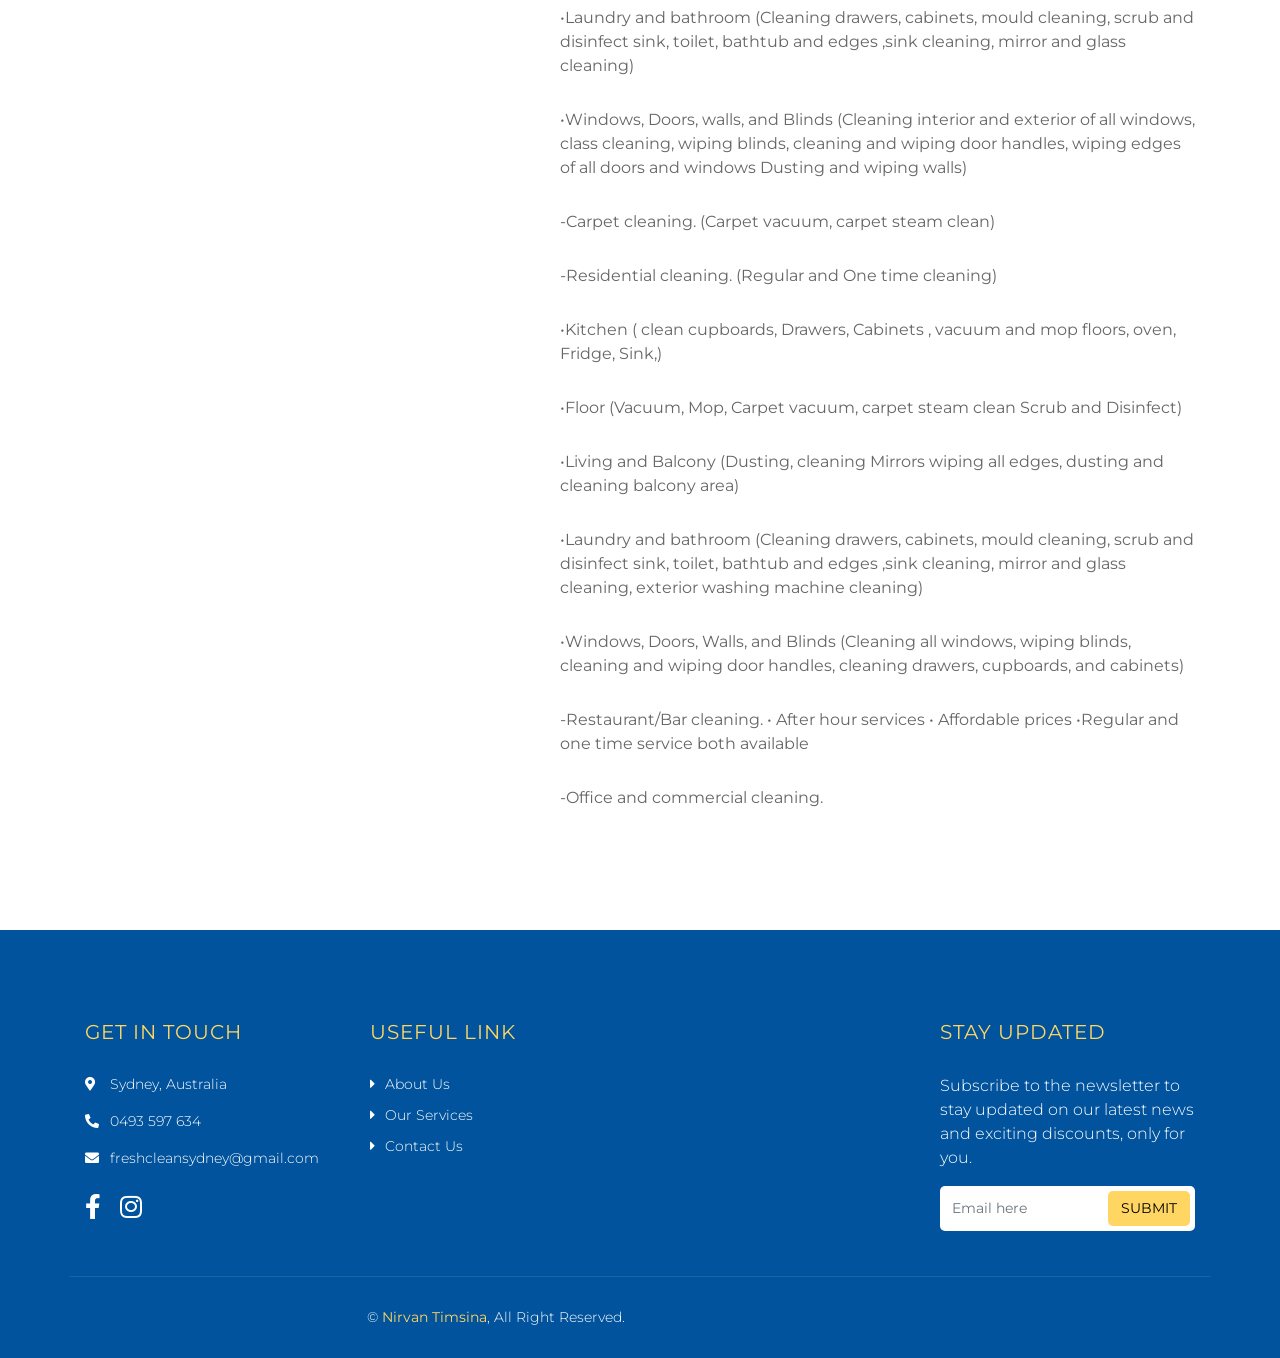
==== commit b96ef99a: "details added" ====
--- a/about.html
+++ b/about.html
@@ -486,16 +486,13 @@
               <div class="footer-contact">
                 <h2>Get In Touch</h2>
                 <p>
-                  <i class="fa fa-map-marker-alt"></i>123 Street, New York, USA
-                </p>
-                <p><i class="fa fa-phone-alt"></i>+012 345 67890</p>
-                <p><i class="fa fa-envelope"></i>info@example.com</p>
+                  <i class="fa fa-map-marker-alt"></i>Sydney, Australia
+                </p>
+                <p><i class="fa fa-phone-alt"></i>0493 597 634</p>
+                <p><i class="fa fa-envelope"></i>freshcleansydney@gmail.com</p>
                 <div class="footer-social">
-                  <a href=""><i class="fab fa-twitter"></i></a>
                   <a href=""><i class="fab fa-facebook-f"></i></a>
-                  <a href=""><i class="fab fa-youtube"></i></a>
                   <a href=""><i class="fab fa-instagram"></i></a>
-                  <a href=""><i class="fab fa-linkedin-in"></i></a>
                 </div>
               </div>
             </div>
@@ -503,28 +500,27 @@
               <div class="footer-link">
                 <h2>Useful Link</h2>
                 <a href="">About Us</a>
-                <a href="">Our Story</a>
+                <!-- <a href="">Our Story</a> -->
                 <a href="">Our Services</a>
-                <a href="">Our Projects</a>
+                <!-- <a href="">Our Projects</a> -->
                 <a href="">Contact Us</a>
               </div>
             </div>
             <div class="col-md-6 col-lg-3">
               <div class="footer-link">
-                <h2>Useful Link</h2>
+                <!-- <h2>Useful Link</h2>
                 <a href="">Our Clients</a>
                 <a href="">Clients Review</a>
                 <a href="">Ongoing Project</a>
                 <a href="">Customer Support</a>
-                <a href="">FAQs</a>
+                <a href="">FAQs</a> -->
               </div>
             </div>
             <div class="col-md-6 col-lg-3">
               <div class="footer-form">
                 <h2>Stay Updated</h2>
                 <p>
-                  Lorem ipsum dolor sit amet, adipiscing elit. Etiam accumsan
-                  lacus eget velit
+                  Subscribe to the newsletter to stay updated on our latest news and exciting discounts, only for you.
                 </p>
                 <input class="form-control" placeholder="Email here" />
                 <button class="btn">Submit</button>
@@ -532,7 +528,7 @@
             </div>
           </div>
         </div>
-        <div class="container footer-menu">
+        <!-- <div class="container footer-menu">
           <div class="f-menu">
             <a href="">Terms of use</a>
             <a href="">Privacy policy</a>
@@ -540,18 +536,18 @@
             <a href="">Help & FQAs</a>
             <a href="">Contact us</a>
           </div>
-        </div>
+        </div> -->
         <div class="container copyright">
           <div class="row">
             <div class="col-md-6">
               <p>
-                &copy; <a href="https://htmlcodex.com">HTML Codex</a>, All Right
+                &copy; <a href="https://github.com/nirvantimsina">Nirvan Timsina</a>, All Right
                 Reserved.
               </p>
             </div>
-            <div class="col-md-6">
+            <!-- <div class="col-md-6">
               <p>Designed By <a href="https://htmlcodex.com">HTML Codex</a></p>
-            </div>
+            </div> -->
           </div>
         </div>
       </div>
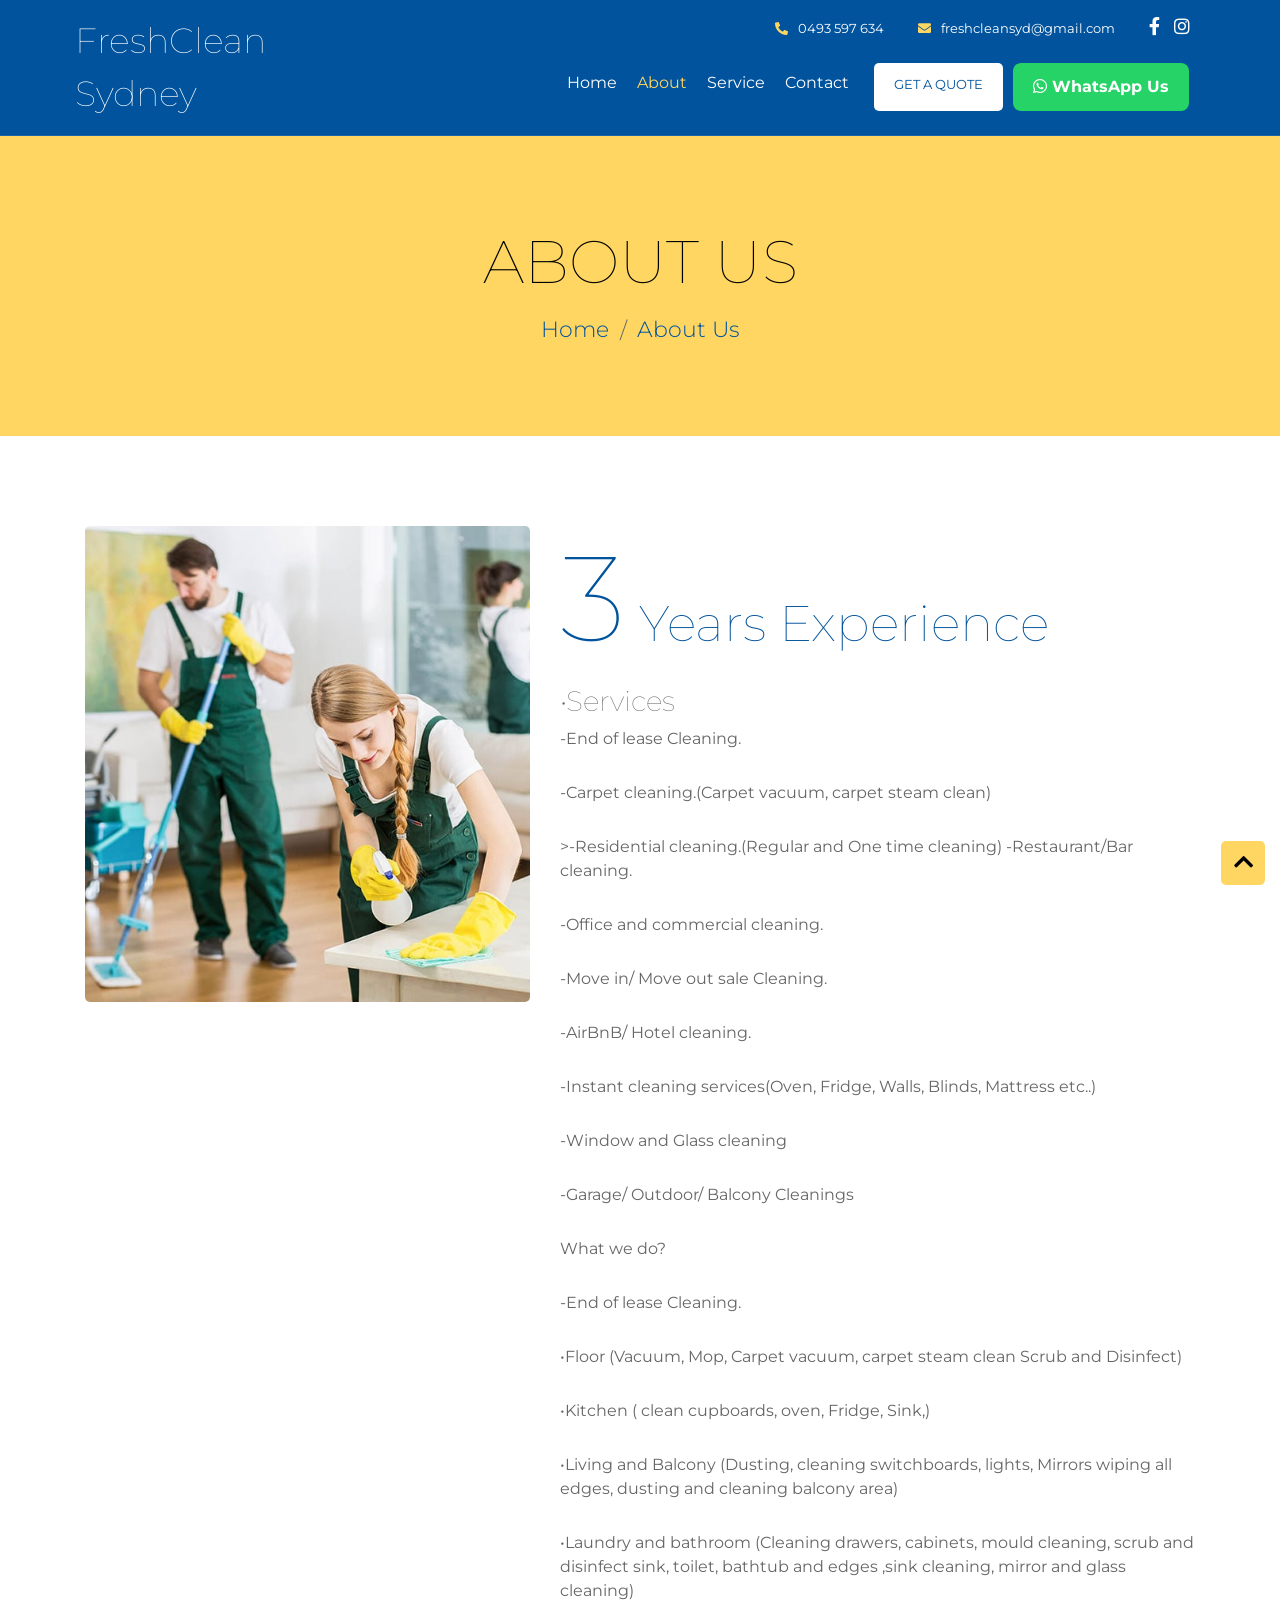
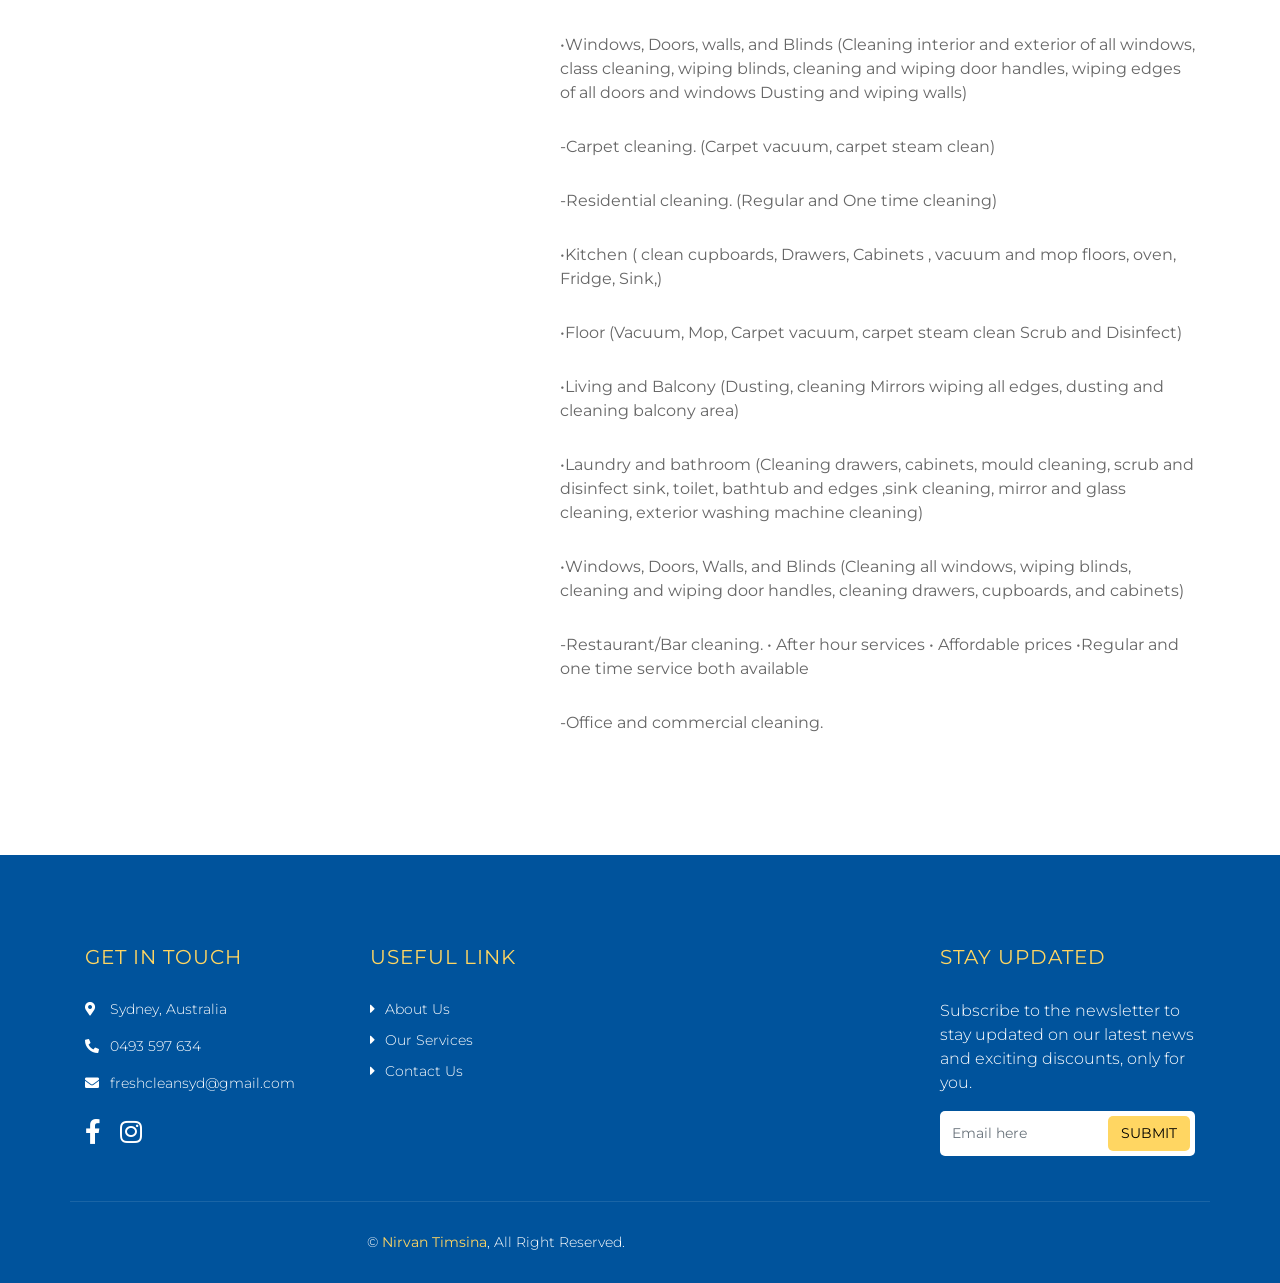
==== commit e5b53c8d: "all forms connected to sheets" ====
--- a/about.html
+++ b/about.html
@@ -40,7 +40,7 @@
           <div class="header-top row align-items-center">
             <div class="col-lg-3">
               <div class="brand">
-                <a href="index.html">
+                <a href="index.html" style="font-size: 35px;">
                   FreshClean Sydney
                   <!-- <img src="img/logo.png" alt="Logo"> -->
                 </a>
@@ -54,8 +54,8 @@
                   >
                 </div>
                 <div class="topbar-col">
-                  <a href="mailto:freshcleansydney@gmail.com"
-                    ><i class="fa fa-envelope"></i>freshcleansydney@gmail.com</a
+                  <a href="mailto:freshcleansyd@gmail.com"
+                    ><i class="fa fa-envelope"></i>freshcleansyd@gmail.com</a
                   >
                 </div>
                 <div class="topbar-col">
@@ -489,7 +489,7 @@
                   <i class="fa fa-map-marker-alt"></i>Sydney, Australia
                 </p>
                 <p><i class="fa fa-phone-alt"></i>0493 597 634</p>
-                <p><i class="fa fa-envelope"></i>freshcleansydney@gmail.com</p>
+                <p><i class="fa fa-envelope"></i>freshcleansyd@gmail.com</p>
                 <div class="footer-social">
                   <a href=""><i class="fab fa-facebook-f"></i></a>
                   <a href=""><i class="fab fa-instagram"></i></a>
@@ -522,8 +522,8 @@
                 <p>
                   Subscribe to the newsletter to stay updated on our latest news and exciting discounts, only for you.
                 </p>
-                <input class="form-control" placeholder="Email here" />
-                <button class="btn">Submit</button>
+                <input id="footer-newsletter-input" class="form-control" placeholder="Email here" />
+                <button id="footer-newsletter-email" class="btn">Submit</button>
               </div>
             </div>
           </div>
@@ -566,5 +566,31 @@
 
     <!-- Template Javascript -->
     <script src="js/main.js"></script>
+    <script>
+    // filepath: /home/nirvan/Desktop/Code/freshclean/about.html
+    const NEWSLETTER_SCRIPT_URL = 'https://script.google.com/macros/s/AKfycbxADRRy5vXg9oXXR17a2tmLGbhNq0GFrlE8jRIhYGGz88_hmk-bJeGwk9MKADczBuILVg/exec';
+    function isValidEmail(email) { return /\S+@\S+\.\S+/.test(email); }
+    function attachNewsletter(buttonId, inputId) {
+      const btn = document.getElementById(buttonId);
+      const input = document.getElementById(inputId);
+      if (!btn || !input) return;
+      btn.addEventListener('click', function(e) {
+        e.preventDefault();
+        const email = input.value.trim();
+        if (!email) { alert('Please enter your email.'); input.focus(); return; }
+        if (!isValidEmail(email)) { alert('Please enter a valid email address.'); input.focus(); return; }
+        btn.disabled = true;
+        const orig = btn.textContent;
+        btn.textContent = 'Sending...';
+        const data = new FormData();
+        data.append('email', email);
+        fetch(NEWSLETTER_SCRIPT_URL, { method: 'POST', body: data, mode: 'no-cors' })
+          .then(() => { btn.textContent = 'Sent'; input.value = ''; setTimeout(()=>{ btn.textContent = orig; btn.disabled = false; }, 2000); })
+          .catch(()=>{ btn.textContent = orig; btn.disabled = false; alert('Error sending subscription.'); });
+      });
+    }
+    attachNewsletter('newsletter-email', 'newsletter-input');
+    attachNewsletter('footer-newsletter-email', 'footer-newsletter-input');
+    </script>
   </body>
 </html>
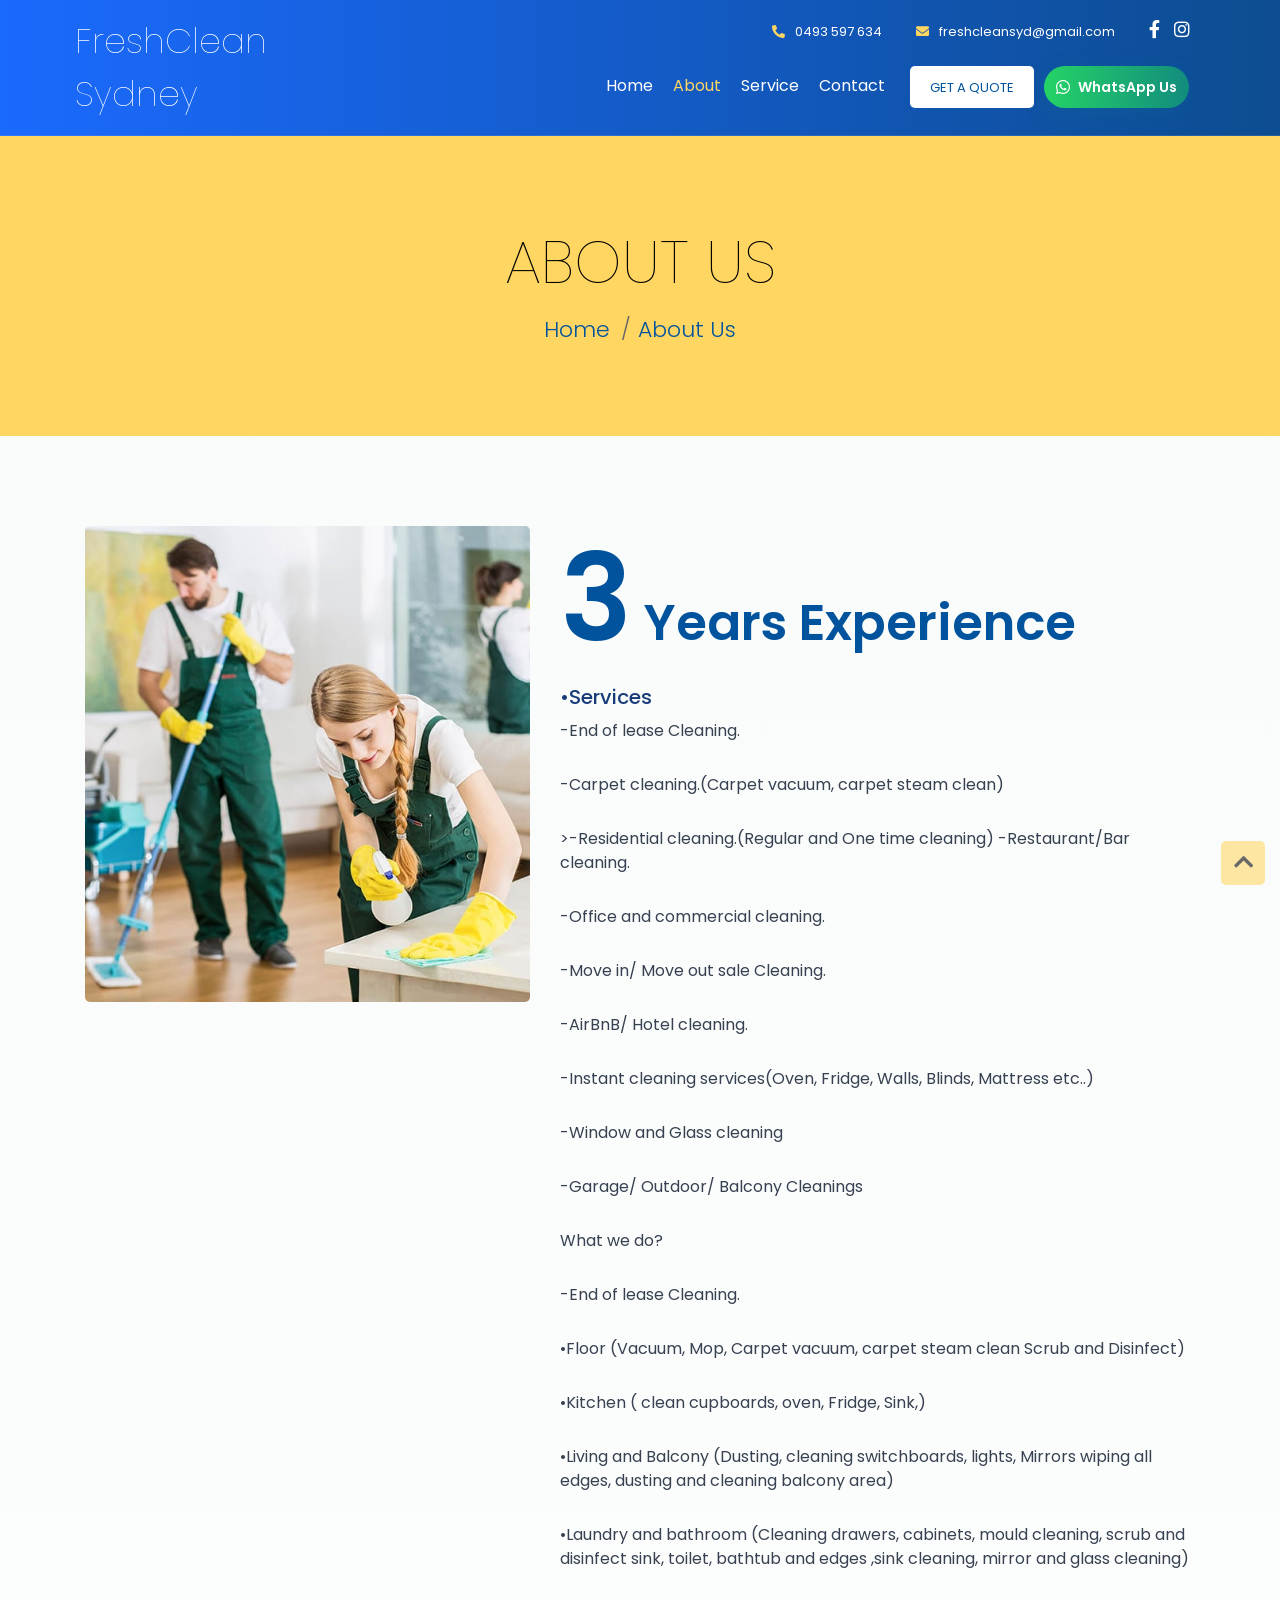
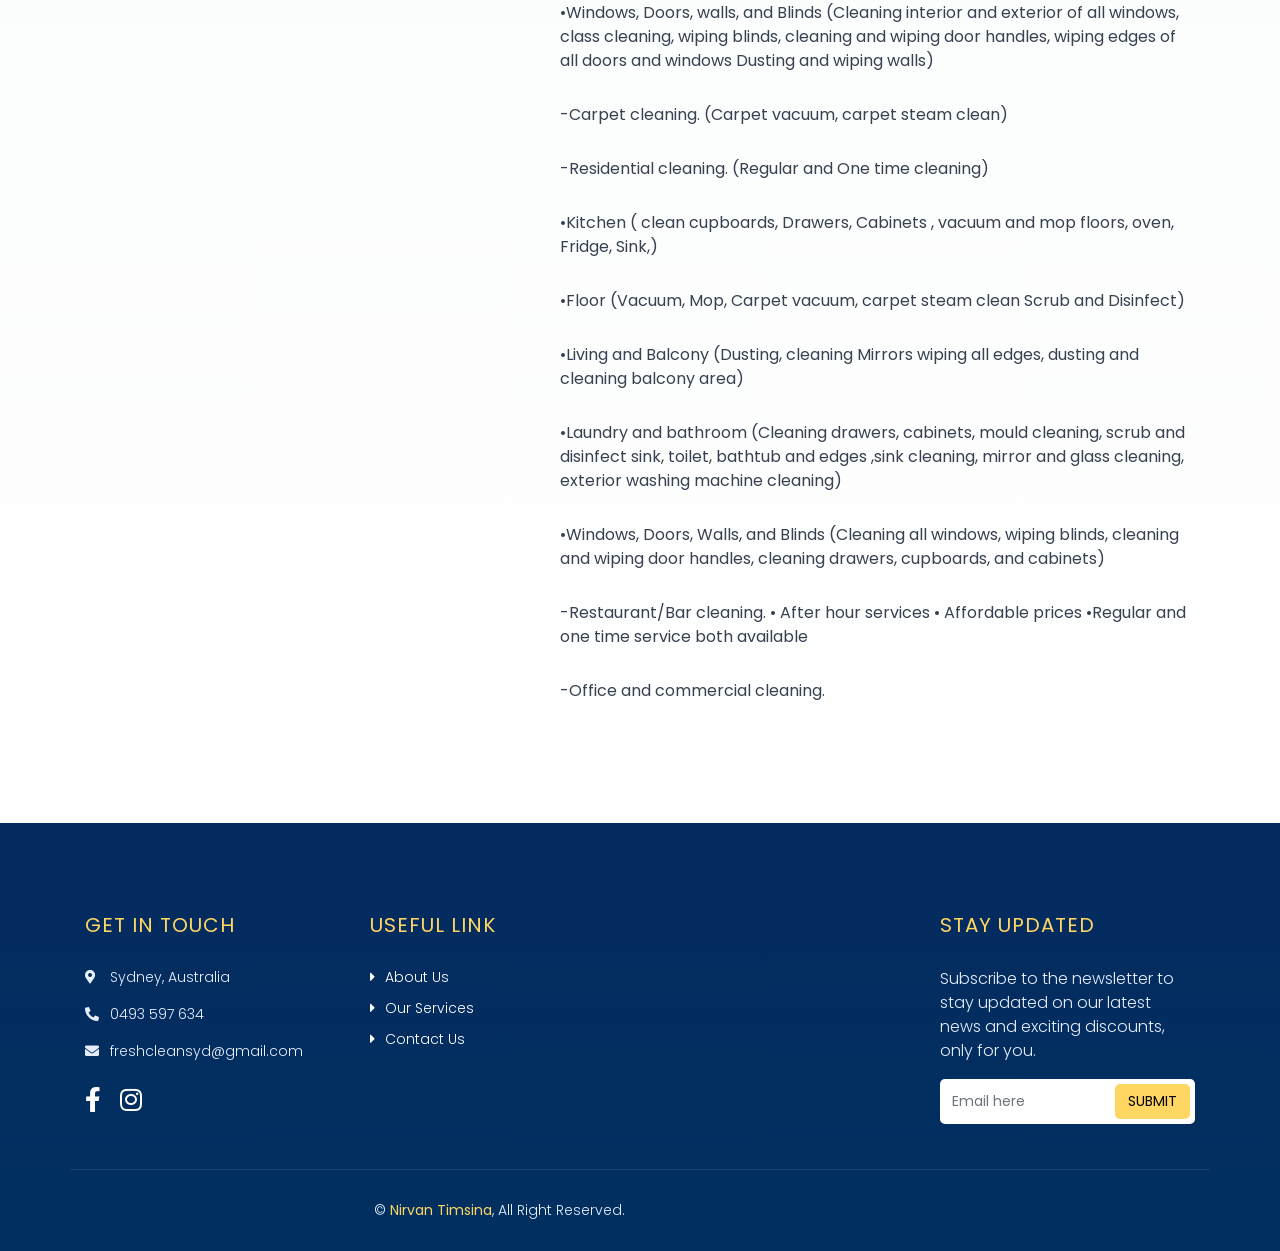
==== commit 64b5c157: "layout changes, SEO optimized" ====
--- a/about.html
+++ b/about.html
@@ -2,19 +2,13 @@
 <html lang="en">
   <head>
     <meta charset="utf-8" />
-    <title>FreshClean Sydney</title>
-    <meta content="width=device-width, initial-scale=1.0" name="viewport" />
-    <meta content="Cleaning Company Website Template" name="keywords" />
-    <meta content="Cleaning Company Website Template" name="description" />
-
-    <!-- Favicon -->
-    <link href="img/favicon.ico" rel="icon" />
-
-    <!-- Google Font -->
-    <link
-      href="https://fonts.googleapis.com/css2?family=Montserrat:wght@100;300;400&display=swap"
-      rel="stylesheet"
-    />
+    <title>FreshClean Sydney | About — Trusted Cleaners in Sydney</title>
+    <meta name="description" content="About FreshClean Sydney — experienced end-of-lease, residential, and commercial cleaners. Trusted by homeowners and businesses across Sydney." />
+    <meta name="keywords" content="about freshclean sydney, cleaning company sydney, professional cleaners" />
+    <meta property="og:image" content="https://freshcleansydney.com.au/img/about.jpg" />
+    <meta property="og:url" content="https://freshcleansydney.com.au/about.html" />
+    <link href="https://fonts.googleapis.com/css2?family=Montserrat:wght@100;300;400&display=swap" rel="stylesheet" />
+    <link href="https://fonts.googleapis.com/css2?family=Poppins:wght@300;500;700&display=swap" rel="stylesheet" />
 
     <!-- CSS Libraries -->
     <link
@@ -30,6 +24,12 @@
 
     <!-- Template Stylesheet -->
     <link href="css/style.css" rel="stylesheet" />
+    <meta name="robots" content="index,follow" />
+    <link rel="canonical" href="https://freshcleansydney.com.au/about.html" />
+    <meta name="twitter:card" content="summary_large_image" />
+    <meta name="twitter:title" content="About FreshClean Sydney — Trusted Cleaners" />
+    <meta name="twitter:description" content="About FreshClean Sydney — experienced end-of-lease, residential and commercial cleaners across Sydney." />
+    <meta name="twitter:image" content="https://freshcleansydney.com.au/img/about.jpg" />
   </head>
 
   <body>
@@ -592,5 +592,27 @@
     attachNewsletter('newsletter-email', 'newsletter-input');
     attachNewsletter('footer-newsletter-email', 'footer-newsletter-input');
     </script>
+
+    <!-- One-time animation runner -->
+    <script>
+(function(){
+  const FLAG = 'freshclean_animations_played_v1';
+  const elems = document.querySelectorAll('.animate-once');
+  if (localStorage.getItem(FLAG)) { elems.forEach(e => e.classList.add('play')); return; }
+  if ('IntersectionObserver' in window && elems.length) {
+    const obs = new IntersectionObserver((entries, observer) => {
+      entries.forEach(entry => {
+        if (entry.isIntersecting) {
+          entry.target.classList.add('play');
+          observer.unobserve(entry.target);
+          const remaining = document.querySelectorAll('.animate-once:not(.play)');
+          if (remaining.length === 0) localStorage.setItem(FLAG, '1');
+        }
+      });
+    }, { threshold: 0.15 });
+    elems.forEach(e => obs.observe(e));
+  } else { elems.forEach(e => e.classList.add('play')); localStorage.setItem(FLAG, '1'); }
+})();
+</script>
   </body>
 </html>
--- a/css/style.css
+++ b/css/style.css
@@ -1,33 +1,50 @@
-.whatsapp-button {
-                      background-color: #25d366;
-                      color: white;
-                      padding: 12px 20px;
-                      border-radius: 8px;
-                      text-decoration: none;
-                      font-size: 16px;
-                      font-weight: bold;
-}
-
-.whatsapp-button:hover {
-    background-color: #1ebe5d;
-}
-/*******************************/
-/********* General CSS *********/
-/*******************************/
+/* Palette tweaks (modern teal + coral accents) */
+:root{
+  --bg-100: #f7fbf9;
+  --primary: #0b6e4f;    /* teal */
+  --accent: #ff7a59;     /* coral */
+  --warm: #ffb74d;       /* warm CTA */
+  --muted: #374151;      /* darker neutral for text */
+  --card: #ffffff;
+  --glass: rgba(255,255,255,0.7);
+  --shadow: 0 10px 30px rgba(15,22,40,0.06);
+}
+
+/* modern base */
 body {
-    color: #666666;
-    background: #ffffff;
-    font-family: 'Montserrat', sans-serif;
+    color: var(--muted);
+    background: linear-gradient(180deg, var(--bg-100) 0%, #ffffff 100%);
+    font-family: 'Poppins', 'Montserrat', sans-serif;
     font-weight: 400;
-}
-
-h1,
-h2, 
-h3, 
-h4,
-h5, 
-h6 {
-    font-weight: 100;
+    -webkit-font-smoothing: antialiased;
+    -moz-osx-font-smoothing: grayscale;
+}
+
+h1 {
+  font-weight: 700;
+  font-size: 32px;
+  color: #052a5f;
+  margin: 0 0 8px;
+}
+
+h2 {
+  font-weight: 600;
+  font-size: 28px;
+  color: var(--primary);
+  margin: 0 0 12px;
+}
+
+h3 {
+  font-weight: 500;
+  font-size: 20px;
+  color: #183b7a;
+  margin: 0 0 10px;
+}
+
+h4, h5, h6 {
+  font-weight: 400;
+  color: var(--muted);
+  margin: 0 0 8px;
 }
 
 a {
@@ -47,12 +64,93 @@
     box-shadow: none;
 }
 
+/* Make site edge-to-edge (remove page left/right margins) */
 .wrapper {
     position: relative;
     width: 100%;
-    max-width: 1366px;
-    margin: 0 auto;
-    background: #ffffff;
+    max-width: 100%;
+    margin: 0;
+    padding: 0;
+    background: transparent;
+}
+
+/* Accessible focus styles */
+:focus {
+  outline: 3px solid rgba(15,98,254,0.18);
+  outline-offset: 3px;
+}
+
+/* One-time entrance animations (play only once) */
+.animate-once {
+  opacity: 0;
+  transform: translateY(12px);
+  transition: opacity 600ms ease, transform 600ms ease;
+}
+.animate-once.play {
+  opacity: 1;
+  transform: translateY(0);
+}
+
+/* Subtle element-level keyframe for larger pieces (used via class 'animate-fade') */
+@keyframes fadeUp { from { opacity:0; transform: translateY(18px) } to { opacity:1; transform: translateY(0) } }
+.animate-fade.play { animation: fadeUp 650ms ease both; }
+
+/* Card hover lift for service/price/blog/portfolio */
+.service .service-item,
+.price .price-item,
+.blog .blog-item,
+.portfolio .portfolio-item figure,
+.testimonial .testimonial-content {
+  transition: transform .18s ease, box-shadow .18s ease;
+}
+.service .service-item:hover,
+.price .price-item:hover,
+.blog .blog-item:hover,
+.portfolio .portfolio-item figure:hover,
+.testimonial .testimonial-content:hover {
+  transform: translateY(-8px);
+  box-shadow: 0 18px 50px rgba(8,28,63,0.12);
+}
+
+/* Pricing card: thin border and hover lift */
+.price .price-item {
+    text-align: center;
+    background: var(--card);
+    border-radius: 10px;
+    margin-bottom: 24px;
+    border: 1px solid rgba(15,22,40,0.06); /* thin border */
+    box-shadow: 0 6px 20px rgba(8,28,63,0.06);
+}
+
+/* Collage: Windows-style 2x2 grid (four pictures) */
+.windows-collage {
+  display: grid;
+  grid-template-columns: repeat(4, 1fr);
+  grid-auto-rows: 160px;
+  gap: 16px;
+  align-items: stretch;
+  margin-top: 22px;
+}
+
+/* make each tile occupy a quarter so it visually forms the Windows logo */
+.tile { border-radius: 12px; overflow: hidden; }
+.tile--window { grid-column: span 2; grid-row: span 2; }
+
+/* responsive adjustments */
+@media (max-width: 991px) {
+  .windows-collage { grid-template-columns: repeat(2,1fr); grid-auto-rows:120px; gap:10px; }
+  .tile--window { grid-column: span 1; grid-row: span 1; }
+  .header .hero h2 { font-size: 34px; }
+}
+@media (max-width: 576px){
+  .windows-collage { grid-template-columns: repeat(2,1fr); grid-auto-rows:80px; gap:10px; }
+  .header .hero { padding-top: 30px; padding-bottom:30px; }
+}
+
+/* minor adjustments for form contrast on hero */
+.header .hero .form {
+    background: linear-gradient(180deg, rgba(255,255,255,0.95), rgba(255,255,255,0.9));
+    border: none;
 }
 
 .back-to-top {
@@ -89,7 +187,7 @@
     position: relative;
     width: 100%;
     padding: 15px 0 0 0;
-    background: #00539C;
+    background: linear-gradient(90deg, rgba(15,98,254,0.95), rgba(0,67,139,0.95));
 }
 
 .header.home {
@@ -274,19 +372,21 @@
 }
 
 .header .hero {
-    padding-top: 60px;
-    padding-bottom: 60px;
+    padding-top: 36px;
+    padding-bottom: 36px;
+    min-height: auto;
 }
 
 .header .hero h2 {
     margin: 0;
-    font-size: 60px;
-    font-weight: 100;
-    color: #ffffff;
+    font-size: 44px;
+    font-weight: 700;
+    color:#fff;
 }
 
 .header .hero h2 span {
-    color: #FFD662;
+    color: var(--warm);
+    font-weight:700;
 }
 
 .header .hero p {
@@ -418,6 +518,39 @@
     display: none;
 }
 
+/* Contact page specific sizing to keep proportions consistent with other pages */
+.page-header.contact-page {
+  padding: 40px 0; /* smaller vertical padding for contact page */
+}
+.page-header.contact-page h2 {
+  font-size: 32px;
+  line-height: 1.05;
+}
+
+/* Constrain the contact container so the content doesn't span too wide */
+.contact .container {
+  max-width: 1100px;
+  margin-left: auto;
+  margin-right: auto;
+}
+
+/* Make the FAQ column and contact form visually balanced */
+.contact .faqs {
+  padding-right: 20px;
+}
+.contact .contact-form {
+  max-width: 520px;
+  margin-left: auto; /* keeps the form to the right and aligned */
+  padding-left: 12px;
+}
+
+/* On small screens make the layout stack with comfortable spacing */
+@media (max-width: 767.98px) {
+  .page-header.contact-page { padding: 28px 0; }
+  .page-header.contact-page h2 { font-size: 26px; }
+  .contact .faqs { padding-right: 0; margin-bottom: 18px; }
+  .contact .contact-form { margin-left: 0; max-width: 100%; padding-left: 0; }
+}
 
 /*******************************/
 /******* Section Header ********/
@@ -551,7 +684,7 @@
     background: #ffffff;
     border-radius: 5px;
     margin-bottom: 30px;
-    box-shadow: 0 0 30px rgba(0, 0, 0, .1);
+    box-shadow: var(--shadow);
 }
 
 .service .service-item img {
@@ -880,22 +1013,22 @@
 
 .price .price-item {
     text-align: center;
-    background: #ffffff;
-    border-radius: 5px;
-    box-shadow: 0 0 30px rgba(0, 0, 0, .1);
-    margin-bottom: 30px;
+    background: var(--card);
+    border-radius: 10px;
+    margin-bottom: 24px;
+    border: 1px solid rgba(15,22,40,0.06); /* thin border */
+    box-shadow: 0 6px 20px rgba(8,28,63,0.06);
 }
 
 .price .price-header {
-    padding: 30px 0 50px 0;
-    color: #000000;
-    background: #FFD662;
+    padding: 28px 20px;
+    color: #fff;
+    background: linear-gradient(90deg, var(--warm), var(--primary));
     border-radius: 5px 5px 0 0;
 }
 
 .price .featured-item .price-header {
-    color: #ffffff;
-    background: #00539C;
+    background: linear-gradient(90deg, var(--primary), #003a8c);
 }
 
 .price .price-icon {
@@ -996,9 +1129,11 @@
 /*******************************/
 .newsletter {
     position: relative;
-    margin: 45px 0;
-    padding: 60px 0;
-    background: #00539C;
+    margin: 40px 18px;
+    padding: 36px;
+    border-radius: 12px;
+    background: linear-gradient(90deg, #052a5f, #0f4bd6);
+    color:#fff;
 }
 
 .newsletter h2 {
@@ -1741,8 +1876,8 @@
     position: relative;
     margin-top: 45px;
     padding-top: 90px;
-    background: #00539C;
-    color: #ffffff;
+    background: linear-gradient(180deg, #052a5f 0%, #003060 100%);
+    color: #e6eefc;
     font-weight: 300;
 }
 
@@ -1901,3 +2036,160 @@
         text-align: center;
     }
 }
+
+/* new: Windows-style collage */
+.windows-collage {
+  display: grid;
+  grid-template-columns: repeat(4, 1fr);
+  grid-auto-rows: 160px;
+  gap: 16px;
+  align-items: stretch;
+  margin-top: 22px;
+}
+
+/* tile base */
+.windows-collage .tile {
+  position: relative;
+  background-size: cover;
+  background-position: center;
+  border-radius: 10px;
+  overflow: hidden;
+  box-shadow: 0 6px 24px rgba(8,28,63,0.12);
+  transition: transform .18s ease, box-shadow .18s ease;
+  display: flex;
+  align-items: flex-end;
+}
+
+/* tile label overlay */
+.windows-collage .tile::after{
+  content:'';
+  position:absolute;
+  inset:0;
+  background: linear-gradient(180deg, rgba(0,0,0,0.06) 0%, rgba(0,0,0,0.45) 100%);
+  pointer-events:none;
+}
+.windows-collage .tile .tile-label{
+  position:relative;
+  z-index:2;
+  color:#fff;
+  font-weight:600;
+  padding:10px 12px;
+  font-size:14px;
+}
+
+/* different tile sizes (Windows-like) */
+.tile--span-2col { grid-column: span 2; }
+.tile--span-3col { grid-column: span 3; }
+.tile--span-2row { grid-row: span 2; }
+.tile--tall { grid-row: span 2; }
+
+/* hover */
+.windows-collage .tile:hover{ transform: translateY(-6px); box-shadow: 0 14px 40px rgba(8,28,63,0.18); }
+
+/* responsive */
+@media (max-width: 991px){
+  .windows-collage { grid-template-columns: repeat(2,1fr); grid-auto-rows:120px; gap:10px; }
+  .tile--window { grid-column: span 1; grid-row: span 1; }
+  .header .hero h2 { font-size: 34px; }
+}
+@media (max-width: 576px){
+  .windows-collage { grid-template-columns: repeat(2,1fr); grid-auto-rows:80px; gap:10px; }
+  .header .hero { padding-top: 30px; padding-bottom:30px; }
+}
+
+/* compact variant: smaller, tighter collage for homepage */
+.windows-collage.compact {
+  grid-template-columns: repeat(3, 1fr);
+  grid-auto-rows: 110px;
+  gap: 10px;
+  margin-top: 12px;
+  align-items: stretch;
+}
+
+/* slightly smaller tile visuals inside compact layout */
+.windows-collage.compact .tile {
+  border-radius: 8px;
+  box-shadow: 0 8px 22px rgba(8,28,63,0.10);
+}
+.windows-collage.compact .tile .tile-label {
+  font-size: 13px;
+  padding: 8px 10px;
+}
+
+/* keep the bigger tile but tuned for 3-column layout */
+.windows-collage.compact .tile--window {
+  grid-column: span 2;
+  grid-row: span 2;
+}
+
+/* responsive adjustments for compact: 2 columns on medium, 1 on small */
+@media (max-width: 991px) {
+  .windows-collage.compact { grid-template-columns: repeat(2,1fr); grid-auto-rows:100px; gap:10px; }
+  .windows-collage.compact .tile--window { grid-column: span 2; grid-row: span 1; } /* don't be too tall on medium */
+}
+@media (max-width: 576px) {
+  .windows-collage.compact { grid-template-columns: repeat(1,1fr); grid-auto-rows:120px; gap:10px; }
+  .windows-collage.compact .tile--window { grid-column: span 1; grid-row: span 1; }
+}
+
+/* WhatsApp button: consistent, accessible, responsive */
+.whatsapp-button {
+  display: inline-flex;
+  align-items: center;
+  gap: 8px;
+  padding: 8px 12px;
+  background: linear-gradient(90deg, #25D366 0%, #128C7E 100%);
+  color: #ffffff !important;
+  border-radius: 999px;
+  box-shadow: 0 8px 26px rgba(18,140,126,0.12);
+  text-decoration: none;
+  font-weight: 600;
+  font-size: 14px;
+  line-height: 1;
+  transition: transform .12s ease, box-shadow .12s ease, opacity .12s;
+  white-space: nowrap;
+}
+.whatsapp-button i { font-size: 16px; line-height: 1; }
+
+/* Hover / active / focus states */
+.whatsapp-button:hover,
+.whatsapp-button:active {
+  transform: translateY(-3px);
+  box-shadow: 0 18px 40px rgba(18,140,126,0.18);
+  opacity: 0.98;
+}
+.whatsapp-button:focus {
+  outline: 3px solid rgba(37,211,102,0.16);
+  outline-offset: 3px;
+}
+
+/* Ensure nav spacing doesn't collapse on small screens */
+.navbar .whatsapp-button { margin-left: 10px; }
+
+/* Floating mobile button (appears only on small screens) */
+.whatsapp-floating {
+  position: fixed;
+  right: 18px;
+  bottom: 88px;
+  z-index: 1200;
+  display: none;
+  -webkit-tap-highlight-color: transparent;
+}
+.whatsapp-floating .whatsapp-button {
+  padding: 12px 16px;
+  font-size: 15px;
+  box-shadow: 0 14px 40px rgba(18,140,126,0.18);
+}
+
+/* show floating button on small screens, hide desktop inline if needed */
+@media (max-width: 992px) {
+  .whatsapp-floating { display: block; }
+  /* keep header inline button visible on smaller navbars but tweak spacing */
+  .navbar .whatsapp-button { margin-left: 8px; font-size: 13px; padding: 6px 10px; }
+}
+
+/* On very small screens, reduce size to avoid overlap with back-to-top */
+@media (max-width: 480px) {
+  .whatsapp-floating { right: 12px; bottom: 78px; }
+  .whatsapp-floating .whatsapp-button { padding: 10px 12px; font-size: 13px; }
+}
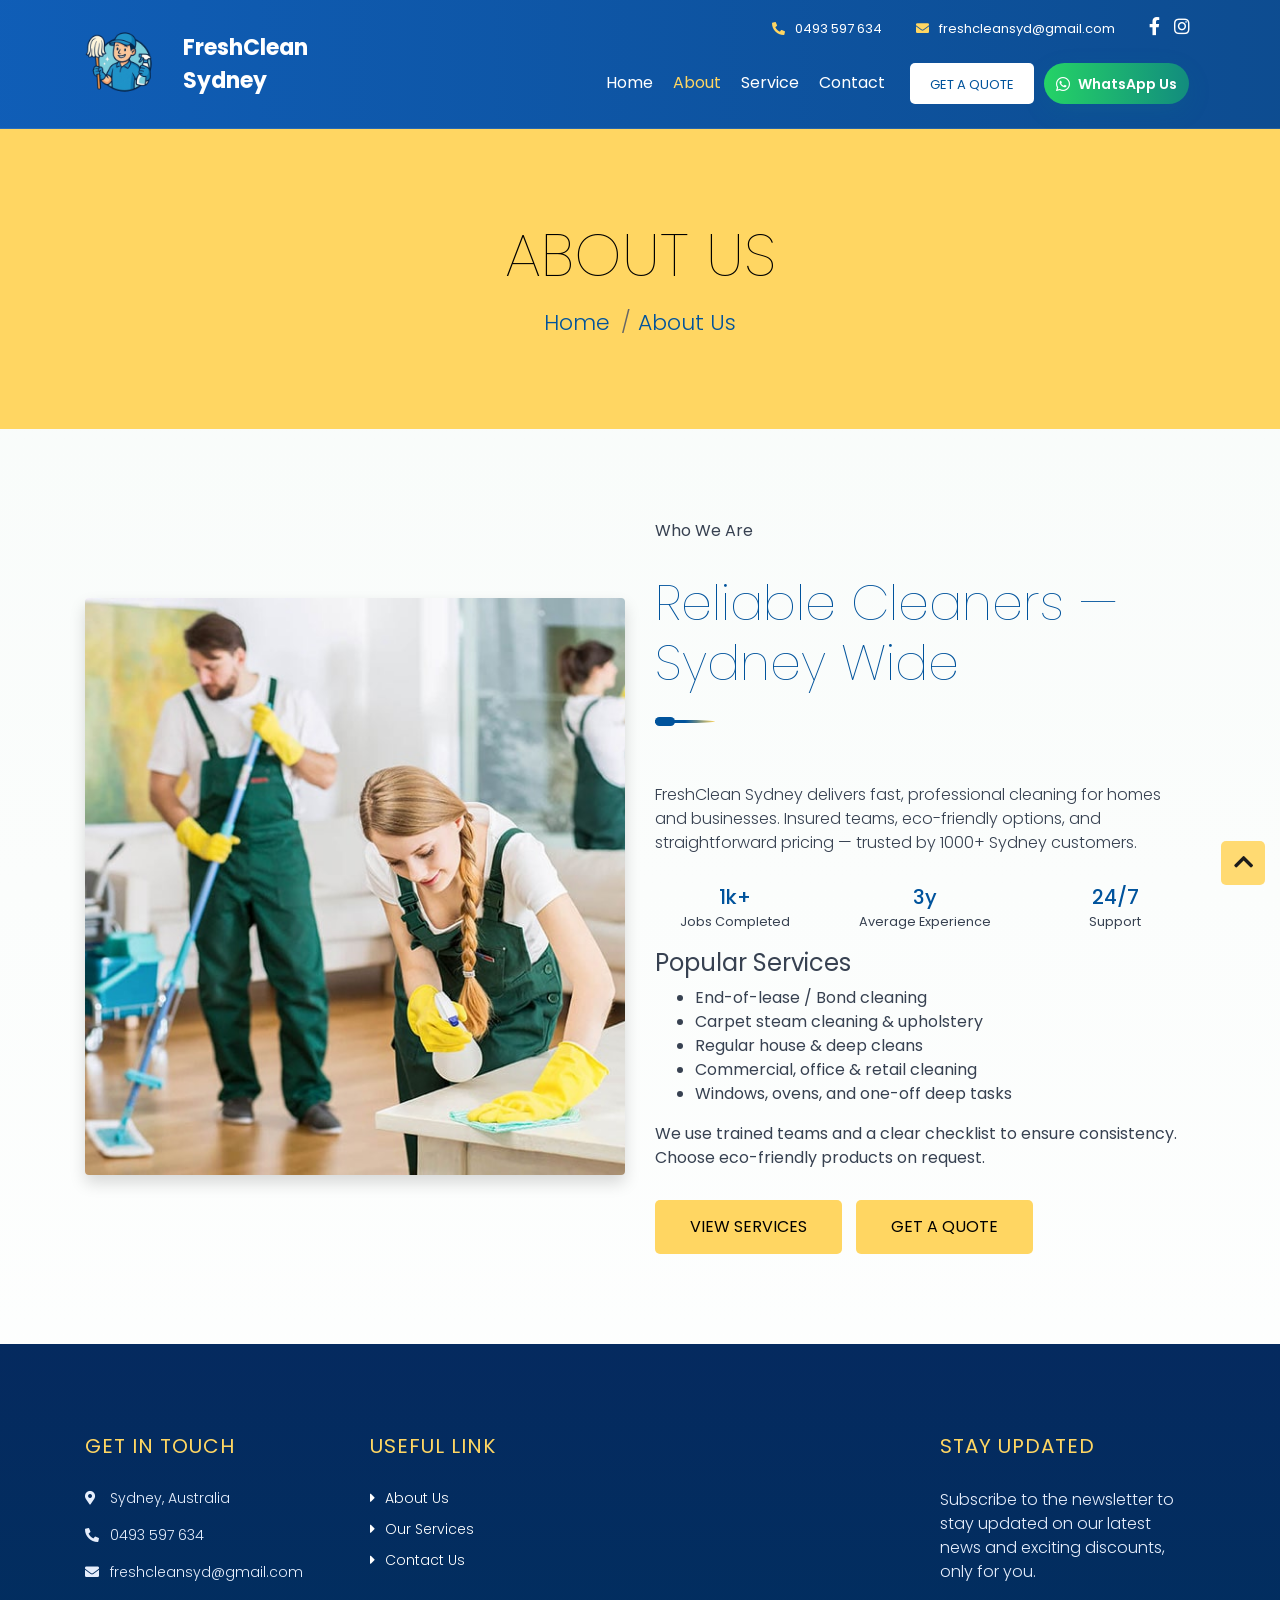
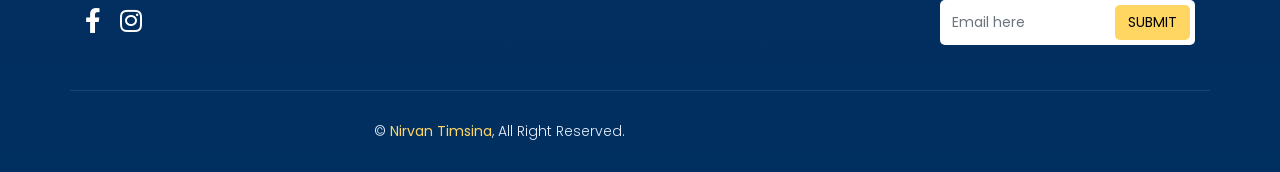
==== commit f867e7b7: "few redesign tweaks" ====
--- a/about.html
+++ b/about.html
@@ -30,6 +30,9 @@
     <meta name="twitter:title" content="About FreshClean Sydney — Trusted Cleaners" />
     <meta name="twitter:description" content="About FreshClean Sydney — experienced end-of-lease, residential and commercial cleaners across Sydney." />
     <meta name="twitter:image" content="https://freshcleansydney.com.au/img/about.jpg" />
+
+    <!-- Favicon -->
+    <link href="img/favicon.ico" rel="icon" />
   </head>
 
   <body>
@@ -40,9 +43,9 @@
           <div class="header-top row align-items-center">
             <div class="col-lg-3">
               <div class="brand">
-                <a href="index.html" style="font-size: 35px;">
-                  FreshClean Sydney
-                  <!-- <img src="img/logo.png" alt="Logo"> -->
+                <a href="index.html" style="display:flex;align-items:center;font-size:22px;">
+                  <img src="img/favicon.ico" alt="FreshClean logo" style="width:98px;height:98px;margin-right:10px;">
+                  <span style="color:#fff; font-weight:700;">FreshClean Sydney</span>
                 </a>
               </div>
             </div>
@@ -60,8 +63,8 @@
                 </div>
                 <div class="topbar-col">
                   <div class="topbar-social">
-                    <a href=""><i class="fab fa-facebook-f"></i></a>
-                    <a href=""><i class="fab fa-instagram"></i></a>
+                    <a href="https://www.facebook.com/profile.php?id=61584468710392" target="_blank" rel="noopener"><i class="fab fa-facebook-f"></i></a>
+                    <a href="https://www.instagram.com/freshclean.sydney/#" target="_blank" rel="noopener"><i class="fab fa-instagram"></i></a>
                   </div>
                 </div>
               </div>
@@ -133,87 +136,54 @@
       <!-- About Start -->
       <div class="about">
         <div class="container">
-          <div class="row">
-            <div class="col-lg-5 col-md-6">
-              <div class="about-img">
-                <img src="img/about.jpg" alt="Image" />
-              </div>
-            </div>
-            <div class="col-lg-7 col-md-6">
-              <div class="about-text">
-                <h2><span>3</span> Years Experience</h2>
-                <h3>•Services</h3>
-
-                <p>-End of lease Cleaning.</p>
-                <p>-Carpet cleaning.(Carpet vacuum, carpet steam clean)</p>
-                <p>
-                  >-Residential cleaning.(Regular and One time cleaning)
-                  -Restaurant/Bar cleaning.
+          <div class="row align-items-center">
+            <div class="col-lg-6">
+              <div class="about-img animate-once">
+                <img src="img/about.jpg" alt="FreshClean team at work" class="img-fluid rounded shadow" />
+              </div>
+            </div>
+            <div class="col-lg-6">
+              <div class="about-text animate-once">
+                <div class="section-header left">
+                  <p>Who We Are</p>
+                  <h2>Reliable Cleaners — Sydney Wide</h2>
+                </div>
+                <p class="lead">
+                  FreshClean Sydney delivers fast, professional cleaning for homes and businesses. Insured teams, eco-friendly options, and straightforward pricing — trusted by 1000+ Sydney customers.
                 </p>
-                <p>-Office and commercial cleaning.</p>
-                <p>-Move in/ Move out sale Cleaning.</p>
-                <p>-AirBnB/ Hotel cleaning.</p>
-                <p>
-                  -Instant cleaning services(Oven, Fridge, Walls, Blinds,
-                  Mattress etc..)
+
+                <div class="row my-3">
+                  <div class="col-4 text-center">
+                    <h3 style="color:#00539C; margin:0;">1k+</h3>
+                    <small>Jobs Completed</small>
+                  </div>
+                  <div class="col-4 text-center">
+                    <h3 style="color:#00539C; margin:0;">3y</h3>
+                    <small>Average Experience</small>
+                  </div>
+                  <div class="col-4 text-center">
+                    <h3 style="color:#00539C; margin:0;">24/7</h3>
+                    <small>Support</small>
+                  </div>
+                </div>
+
+                <h4 style="margin-top:12px;">Popular Services</h4>
+                <ul>
+                  <li>End-of-lease / Bond cleaning</li>
+                  <li>Carpet steam cleaning & upholstery</li>
+                  <li>Regular house & deep cleans</li>
+                  <li>Commercial, office & retail cleaning</li>
+                  <li>Windows, ovens, and one-off deep tasks</li>
+                </ul>
+
+                <p style="margin-top:10px;">
+                  We use trained teams and a clear checklist to ensure consistency. Choose eco-friendly products on request.
                 </p>
-                <p>-Window and Glass cleaning</p>
-                <p>-Garage/ Outdoor/ Balcony Cleanings</p>
-
-                <p>What we do?</p>
-
-                <p>-End of lease Cleaning.</p>
-                <p>
-                  •Floor (Vacuum, Mop, Carpet vacuum, carpet steam clean Scrub
-                  and Disinfect)
-                </p>
-                <p>•Kitchen ( clean cupboards, oven, Fridge, Sink,)</p>
-                <p>
-                  •Living and Balcony (Dusting, cleaning switchboards, lights,
-                  Mirrors wiping all edges, dusting and cleaning balcony area)
-                </p>
-                <p>
-                  •Laundry and bathroom (Cleaning drawers, cabinets, mould
-                  cleaning, scrub and disinfect sink, toilet, bathtub and edges
-                  ,sink cleaning, mirror and glass cleaning)
-                </p>
-                <p>
-                  •Windows, Doors, walls, and Blinds (Cleaning interior and
-                  exterior of all windows, class cleaning, wiping blinds,
-                  cleaning and wiping door handles, wiping edges of all doors
-                  and windows Dusting and wiping walls)
-                </p>
-                <p>-Carpet cleaning. (Carpet vacuum, carpet steam clean)</p>
-                <p>-Residential cleaning. (Regular and One time cleaning)</p>
-                <p>
-                  •Kitchen ( clean cupboards, Drawers, Cabinets , vacuum and mop
-                  floors, oven, Fridge, Sink,)
-                </p>
-                <p>
-                  •Floor (Vacuum, Mop, Carpet vacuum, carpet steam clean Scrub
-                  and Disinfect)
-                </p>
-                <p>
-                  •Living and Balcony (Dusting, cleaning Mirrors wiping all
-                  edges, dusting and cleaning balcony area)
-                </p>
-                <p>
-                  •Laundry and bathroom (Cleaning drawers, cabinets, mould
-                  cleaning, scrub and disinfect sink, toilet, bathtub and edges
-                  ,sink cleaning, mirror and glass cleaning, exterior washing
-                  machine cleaning)
-                </p>
-                <p>
-                  •Windows, Doors, Walls, and Blinds (Cleaning all windows,
-                  wiping blinds, cleaning and wiping door handles, cleaning
-                  drawers, cupboards, and cabinets)
-                </p>
-                <p>
-                  -Restaurant/Bar cleaning. • After hour services • Affordable
-                  prices •Regular and one time service both available
-                </p>
-                <p>-Office and commercial cleaning.</p>
-                <!-- <a class="btn" href="">Learn More</a> -->
+
+                <div class="mt-3">
+                  <a class="btn" href="service.html" aria-label="View services">View Services</a>
+                  <a class="btn" href="contact.html" style="margin-left:10px;" aria-label="Get a quote">Get a Quote</a>
+                </div>
               </div>
             </div>
           </div>
@@ -491,8 +461,8 @@
                 <p><i class="fa fa-phone-alt"></i>0493 597 634</p>
                 <p><i class="fa fa-envelope"></i>freshcleansyd@gmail.com</p>
                 <div class="footer-social">
-                  <a href=""><i class="fab fa-facebook-f"></i></a>
-                  <a href=""><i class="fab fa-instagram"></i></a>
+                  <a href="https://www.facebook.com/profile.php?id=61584468710392" target="_blank" rel="noopener"><i class="fab fa-facebook-f"></i></a>
+                  <a href="https://www.instagram.com/freshclean.sydney/#" target="_blank" rel="noopener"><i class="fab fa-instagram"></i></a>
                 </div>
               </div>
             </div>
@@ -616,3 +586,26 @@
 </script>
   </body>
 </html>
+    <!-- One-time animation runner -->
+    <script>
+(function(){
+  const FLAG = 'freshclean_animations_played_v1';
+  const elems = document.querySelectorAll('.animate-once');
+  if (localStorage.getItem(FLAG)) { elems.forEach(e => e.classList.add('play')); return; }
+  if ('IntersectionObserver' in window && elems.length) {
+    const obs = new IntersectionObserver((entries, observer) => {
+      entries.forEach(entry => {
+        if (entry.isIntersecting) {
+          entry.target.classList.add('play');
+          observer.unobserve(entry.target);
+          const remaining = document.querySelectorAll('.animate-once:not(.play)');
+          if (remaining.length === 0) localStorage.setItem(FLAG, '1');
+        }
+      });
+    }, { threshold: 0.15 });
+    elems.forEach(e => obs.observe(e));
+  } else { elems.forEach(e => e.classList.add('play')); localStorage.setItem(FLAG, '1'); }
+})();
+</script>
+  </body>
+</html>
--- a/css/style.css
+++ b/css/style.css
@@ -5,7 +5,7 @@
   --accent: #ff7a59;     /* coral */
   --warm: #ffb74d;       /* warm CTA */
   --muted: #374151;      /* darker neutral for text */
-  --card: #ffffff;
+  --card: #ffffff;       /* light card surface (was black) */
   --glass: rgba(255,255,255,0.7);
   --shadow: 0 10px 30px rgba(15,22,40,0.06);
 }
@@ -187,12 +187,12 @@
     position: relative;
     width: 100%;
     padding: 15px 0 0 0;
-    background: linear-gradient(90deg, rgba(15,98,254,0.95), rgba(0,67,139,0.95));
+    background: linear-gradient(90deg, rgba(3, 85, 179, 0.95), rgba(0,67,139,0.95));
 }
 
 .header.home {
     margin-bottom: 45px;
-    background: linear-gradient(rgba(0, 83, 156, 1), rgba(0, 83, 156, .9), rgba(0, 83, 156, 1)), url(../img/header.jpg);
+    background: linear-gradient(rgb(0, 89, 167), rgba(0, 81, 131, 0.9), rgb(0, 80, 150)), url(../img/header.jpg);
     background-position: center;
     background-repeat: no-repeat;
     background-size: cover;
@@ -677,452 +677,226 @@
     padding: 45px 0 15px 0;
 }
 
+/* card surface */
 .service .service-item {
     position: relative;
     width: 100%;
-    text-align: center;
-    background: #ffffff;
-    border-radius: 5px;
+    text-align: left; /* left-align for readability */
+    background: linear-gradient(180deg, #ffffff 0%, #fbfdff 100%);
+    border-radius: 14px;
+    padding: 28px;
     margin-bottom: 30px;
-    box-shadow: var(--shadow);
-}
-
-.service .service-item img {
-    width: 100%;
-    border-radius: 5px 5px 0 0;
-}
-
+    box-shadow: 0 10px 30px rgba(11,34,70,0.06);
+    transition: transform .22s ease, box-shadow .22s ease, border-color .22s ease;
+    display: flex;
+    flex-direction: column;
+    align-items: flex-start;
+    min-height: 220px;
+}
+
+/* circular icon */
+.service .service-item .service-icon {
+    width: 72px;
+    height: 72px;
+    border-radius: 50%;
+    display: inline-flex;
+    align-items: center;
+    justify-content: center;
+    background: linear-gradient(135deg, var(--warm), var(--primary));
+    color: #ffffff;
+    font-size: 28px;
+    margin-bottom: 14px;
+    box-shadow: 0 8px 24px rgba(11,34,70,0.10);
+}
+
+/* title + copy */
 .service .service-item h3 {
-    margin: 0;
-    padding: 25px 15px 15px 15px;
+    margin: 6px 0 10px 0;
     font-size: 20px;
     font-weight: 300;
     color: #00539C;
 }
-
 .service .service-item p {
-    margin: 0;
-    padding: 0 25px 25px 25px;
-    font-size: 16px;
-}
-
+    margin: 0 0 18px 0;
+    font-size: 15px;
+    color: #475569;
+    line-height: 1.45;
+}
+
+/* CTA row */
+.service .service-item .d-flex {
+    width: 100%;
+    margin-top: auto;
+    gap: 10px;
+}
+
+/* "Learn More" - subtle outline */
 .service .service-item a.btn {
-    position: relative;
+    display: inline-flex;
+    align-items: center;
+    gap: 8px;
+    padding: 8px 16px;
+    border-radius: 10px;
+    background: transparent;
+    border: 1px solid rgba(3,63,119,0.06);
+    color: #05315a;
+    font-weight: 600;
+    text-transform: none;
+    transition: background .18s, color .18s, border-color .18s, transform .18s;
+}
+
+/* primary Book Now button */
+.service .service-item a.book-now {
+    display: inline-flex;
+    align-items: center;
+    gap: 8px;
+    padding: 9px 16px;
+    border-radius: 10px;
+    background: linear-gradient(90deg, var(--warm), rgba(255,200,90,0.95));
+    color: #07223b;
+    font-weight: 700;
+    box-shadow: 0 10px 26px rgba(153,113,30,0.12);
+    border: none;
+}
+
+/* hover states */
+.service .service-item:hover {
+    transform: translateY(-10px);
+    box-shadow: 0 22px 50px rgba(9,32,70,0.12);
+}
+.service .service-item:hover a.btn {
+    border-color: rgba(3,63,119,0.12);
+    background: rgba(3,63,119,0.02);
+}
+.service .service-item:hover a.book-now {
+    transform: translateY(-2px);
+    box-shadow: 0 26px 60px rgba(153,113,30,0.14);
+}
+
+/* responsive: center CTA row on small screens */
+@media (max-width: 576px) {
+  .service .service-item {
+    padding: 20px;
+    min-height: auto;
+  }
+  .service .service-item .d-flex { flex-direction: column; align-items: stretch; }
+  .service .service-item a.btn,
+  .service .service-item a.book-now { width: 100%; justify-content: center; }
+}
+
+/* ===== Improved Service Cards ===== */
+.service {
+    position: relative;
+    width: 100%;
+    padding: 45px 0 15px 0;
+}
+
+/* card surface */
+.service .service-item {
+    position: relative;
+    width: 100%;
+    text-align: left; /* left-align for readability */
+    background: linear-gradient(180deg, #ffffff 0%, #fbfdff 100%);
+    border-radius: 14px;
+    padding: 28px;
     margin-bottom: 30px;
-    padding: 10px 20px;
-    font-size: 14px;
-    text-transform: uppercase;
-    color: #000000;
-    border: none;
-    border-radius: 5px;
-    background: #FFD662;
-    transition: .3s;
-}
-
-.service .service-item:hover a.btn {
-    color: #ffffff;
-    background: #00539C;
-}
-
-.service .service-item a.btn:hover {
-    color: #000000;
-    background: #FFD662;
-}
-
-
-/*******************************/
-/********* Feature CSS *********/
-/*******************************/
-.feature {
-    position: relative;
-    width: 100%;
-    padding: 45px 0 15px 0;
-}
-
-.feature .section-header {
-    margin-bottom: 30px;
-}
-
-.feature a.btn {
-    margin-top: 10px;
-    padding: 15px 35px;
-    font-size: 16px;
-    text-transform: uppercase;
-    color: #000000;
-    border: none;
-    border-radius: 5px;
-    background: #FFD662;
-    transition: .3s;
-}
-
-.feature a.btn:hover {
-    color: #ffffff;
-    background: #00539C;
-}
-
-.feature .feature-item {
-    margin-bottom: 30px;
-}
-
-.feature .feature-item img {
-    width: 100%;
-    border-radius: 5px;
-}
-
-.feature .feature-item h3 {
-    margin-bottom: 15px;
-    font-size: 22px;
-    font-weight: 300;
-    color: #00539C;
-}
-
-.feature .feature-item p {
-    margin: 0;
-    font-size: 16px;
-}
-
-@media (max-width: 767.98px) {
-    .feature a.btn {
-        margin-bottom: 45px;
-    }
-}
-
-
-/*******************************/
-/*********** Team CSS **********/
-/*******************************/
-.team {
-    position: relative;
-    width: 100%;
-    padding: 45px 0 15px 0;
-}
-
-.team .team-item {
-    margin-bottom: 30px;
-}
-
-.team .team-img {
-    position: relative;
-    font-size: 0;
-    clip-path: polygon(50% 0%, 100% 25%, 100% 75%, 50% 100%, 0% 75%, 0% 25%);
-    -webkit-clip-path: polygon(50% 0%, 100% 25%, 100% 75%, 50% 100%, 0% 75%, 0% 25%);
-}
-
-.team .team-img img {
-    width: 100%;
-    height: auto;
-}
-
-.team .team-text {
-    padding: 150px 15px 30px 15px;
-    margin-top: -130px;
-    text-align: center;
-    background: #ffffff;
-    border: 1px solid #eeeeee;
-    transition: .3s;
-}
-
-.team .team-text:hover {
-    background: #FFD662;
-    border: 1px solid #FFD662;
-}
-
-.team .team-text h2 {
-    margin-bottom: 5px;
-    font-size: 20px;
-    font-weight: 400;
-    color: #00539C;
-}
-
-.team .team-text h3 {
-    margin-bottom: 20px;
-    font-size: 16px;
-    font-weight: 300;
-}
-
-.team .team-social {
-    position: relative;
-    width: 100%;
+    box-shadow: 0 10px 30px rgba(11,34,70,0.06);
+    transition: transform .22s ease, box-shadow .22s ease, border-color .22s ease;
     display: flex;
+    flex-direction: column;
+    align-items: flex-start;
+    min-height: 220px;
+}
+
+/* circular icon */
+.service .service-item .service-icon {
+    width: 72px;
+    height: 72px;
+    border-radius: 50%;
+    display: inline-flex;
     align-items: center;
     justify-content: center;
-    font-size: 0;
-}
-
-.team .team-social a {
-    display: inline-block;
-    width: 40px;
-    height: 40px;
-    margin-right: 10px;
-    padding: 11px 0 10px 0;
-    font-size: 16px;
-    font-weight: 300;
-    line-height: 16px;
-    text-align: center;
-    color: #ffffff;
-    border-radius: 5px;
-    transition: .3s;
-}
-
-.team .team-social a.social-tw {
-    background: #00acee;
-}
-
-.team .team-social a.social-fb {
-    background: #3b5998;
-}
-
-.team .team-social a.social-li {
-    background: #0e76a8;
-}
-
-.team .team-social a.social-in {
-    background: #3f729b;
-}
-
-.team .team-social a.social-yt {
-    background: #c4302b;
-}
-
-.team .team-social a:last-child {
-    margin-right: 0;
-}
-
-.team .team-social a:hover {
-    color: #ffffff;
-    background: #00539C;
-}
-
-
-/*******************************/
-/*********** FAQs CSS **********/
-/*******************************/
-.faqs {
-    position: relative;
-    width: 100%;
-    padding: 45px 0;
-}
-
-.faqs .section-header {
-    margin-bottom: 30px;
-}
-
-.faqs img {
-    width: 100%;
-    border-radius: 5px;
-}
-
-@media(max-width: 767.98px) {
-    .faqs img {
-        margin-bottom: 30px;
-    }
-}
-
-.faqs .card {
-    margin-bottom: 15px;
-    padding-top: 15px;
+    background: linear-gradient(135deg, var(--warm), var(--primary));
+    color: #ffffff;
+    font-size: 28px;
+    margin-bottom: 14px;
+    box-shadow: 0 8px 24px rgba(11,34,70,0.10);
+}
+
+/* title + copy */
+.service .service-item h3 {
+    margin: 6px 0 10px 0;
+    font-size: 20px;
+    font-weight: 600;
+    color: #fcfdff;
+}
+.service .service-item p {
+    margin: 0 0 18px 0;
+    font-size: 15px;
+    color: #475569;
+    line-height: 1.45;
+}
+
+/* CTA row */
+.service .service-item .d-flex {
+    width: 100%;
+    margin-top: auto;
+    gap: 10px;
+}
+
+/* "Learn More" - subtle outline */
+.service .service-item a.btn {
+    display: inline-flex;
+    align-items: center;
+    gap: 8px;
+    padding: 8px 16px;
+    border-radius: 10px;
+    background: transparent;
+    border: 1px solid rgba(3,63,119,0.06);
+    color: #05315a;
+    font-weight: 600;
+    text-transform: none;
+    transition: background .18s, color .18s, border-color .18s, transform .18s;
+}
+
+/* primary Book Now button */
+.service .service-item a.book-now {
+    display: inline-flex;
+    align-items: center;
+    gap: 8px;
+    padding: 9px 16px;
+    border-radius: 10px;
+    background: linear-gradient(90deg, var(--warm), rgba(255,200,90,0.95));
+    color: #07223b;
+    font-weight: 700;
+    box-shadow: 0 10px 26px rgba(153,113,30,0.12);
     border: none;
-    border-radius: 0;
-    border-top: 1px solid #eeeeee;
-}
-
-.faqs .card:last-child {
-    margin-bottom: 0;
-    padding-bottom: 15px;
-    border-bottom: 1px solid #eeeeee;
-}
-
-.faqs .card-header {
-    padding: 0;
-    border: none;
-    background: #ffffff;
-}
-
-.faqs .card-header a {
-    display: block;
-    width: 100%;
-    color: #00539C;
-    font-size: 18px;
-    font-weight: 300;
-    line-height: 40px;
-}
-
-.faqs .card-header a span {
-    display: inline-block;
-    width: 40px;
-    height: 40px;
-    margin-right: 10px;
-    text-align: center;
-    background: #FFD662;
-    color: #000000;
-    border-radius: 5px;
-}
-
-.faqs .card-header [data-toggle="collapse"]:after {
-    font-family: 'font Awesome 5 Free';
-    content: "\f067";
-    float: right;
-    color: #00539C;
-    font-size: 12px;
-    font-weight: 900;
-    transition: .3s;
-}
-
-.faqs .card-header [data-toggle="collapse"][aria-expanded="true"]:after {
-    font-family: 'font Awesome 5 Free';
-    content: "\f068";
-    float: right;
-    color: #00539C;
-    font-size: 12px;
-    font-weight: 900;
-    transition: .3s;
-}
-
-.faqs .card-body {
-    padding: 15px 0 0 0;
-    font-size: 16px;
-    border: none;
-    background: #ffffff;
-}
-
-.faqs a.btn {
-    margin-top: 30px;
-    padding: 15px 35px;
-    font-size: 16px;
-    text-transform: uppercase;
-    color: #000000;
-    border: none;
-    border-radius: 5px;
-    background: #FFD662;
-    transition: .3s;
-}
-
-.faqs a.btn:hover {
-    color: #ffffff;
-    background: #00539C;
-}
-
-
-/*******************************/
-/****** Pricing Plan CSS *******/
-/*******************************/
-.price {
-    position: relative;
-    padding: 45px 0 15px 0;
-}
-
-.price .price-item {
-    text-align: center;
-    background: var(--card);
-    border-radius: 10px;
-    margin-bottom: 24px;
-    border: 1px solid rgba(15,22,40,0.06); /* thin border */
-    box-shadow: 0 6px 20px rgba(8,28,63,0.06);
-}
-
-.price .price-header {
-    padding: 28px 20px;
-    color: #fff;
-    background: linear-gradient(90deg, var(--warm), var(--primary));
-    border-radius: 5px 5px 0 0;
-}
-
-.price .featured-item .price-header {
-    background: linear-gradient(90deg, var(--primary), #003a8c);
-}
-
-.price .price-icon {
-    margin-bottom: 15px;
-}
-
-.price .price-icon i {
-    display: inline-block;
-    font-size: 45px;
-}
-
-.price .price-title h2 {
-    font-size: 24px;
-    font-weight: 300;
-    letter-spacing: 2px;
-}
-
-.price .price-pricing h2 {
-    font-size: 60px;
-    font-weight: 100;
-    margin-left: 15px;
-    margin-bottom: 0;
-}
-
-.price .price-pricing h2 small {
-    position: absolute;
-    font-size: 18px;
-    font-weight: 300;
-    margin-top: 16px;
-    margin-left: -15px;
-}
-
-.price .price-body {
-    padding: 20px 0;
-    background: #ffffff;
-    border-radius: 25px 30px 0 0;
-    margin-top: -30px;
-}
-
-.price .price-des ul {
-    margin: 0;
-    padding: 0;
-    list-style: none;
-}
-
-.price .price-des ul li {
-    color: #2A293E;
-    font-size: 14px;
-    font-weight: 300;
-    padding: 5px;
-    border-bottom: 1px solid #eeeeee;
-}
-
-.price .price-des ul li:last-child {
-    border: none;
-}
-
-.price .price-footer {
-    padding-bottom: 30px;
-    background: #ffffff;
-    border-radius: 0 0 5px 5px;
-}
-
-
-.price .price-action a {
-    display: inline-block;
-    padding: 10px 25px;
-    color: #000000;
-    font-size: 14px;
-    letter-spacing: 2px;
-    background: #FFD662;
-    border-radius: 5px;
-    transition:  .3s;
-}
-
-.price .price-action a i {
-    margin-right: 5px;
-}
-
-.price .price-action a:hover {
-    color: #ffffff;
-    background: #00539C;
-}
-
-.price .featured-item .price-action a {
-    color: #ffffff;
-    background: #00539C;
-}
-
-.price .featured-item .price-action a:hover {
-    color: #000000;
-    background: #FFD662;
-}
-
+}
+
+/* hover states */
+.service .service-item:hover {
+    transform: translateY(-10px);
+    box-shadow: 0 22px 50px rgba(9,32,70,0.12);
+}
+.service .service-item:hover a.btn {
+    border-color: rgba(3,63,119,0.12);
+    background: rgba(3,63,119,0.02);
+}
+.service .service-item:hover a.book-now {
+    transform: translateY(-2px);
+    box-shadow: 0 26px 60px rgba(153,113,30,0.14);
+}
+
+/* responsive: center CTA row on small screens */
+@media (max-width: 576px) {
+  .service .service-item {
+    padding: 20px;
+    min-height: auto;
+  }
+  .service .service-item .d-flex { flex-direction: column; align-items: stretch; }
+  .service .service-item a.btn,
+  .service .service-item a.book-now { width: 100%; justify-content: center; }
+}
 
 /*******************************/
 /********** Newsletter *********/
@@ -2193,3 +1967,229 @@
   .whatsapp-floating { right: 12px; bottom: 78px; }
   .whatsapp-floating .whatsapp-button { padding: 10px 12px; font-size: 13px; }
 }
+  .whatsapp-floating .whatsapp-button { padding: 10px 12px; font-size: 13px; }
+}
+}
+
+.footer .footer-form .btn:hover {
+    color: #ffffff;
+    background: #00539C;
+}
+
+.footer .footer-menu {
+    position: relative;
+    padding: 15px 0;
+    border-top: 1px solid rgba(255, 255, 255, .1);
+}
+
+.footer .footer-menu .f-menu {
+    font-size: 0;
+    text-align: center;
+}
+
+.footer .footer-menu .f-menu a {
+    color: #ffffff;
+    font-size: 14px;
+    margin-right: 15px;
+    padding-right: 15px;
+    border-right: 1px solid #ffffff;
+}
+
+.footer .footer-menu .f-menu a:hover {
+    color: #FFD662;
+}
+
+.footer .footer-menu .f-menu a:last-child {
+    margin-right: 0;
+    padding-right: 0;
+    border-right: none;
+}
+
+
+.footer .copyright {
+    padding: 30px 15px;
+    border-top: 1px solid rgba(255, 255, 255, .1);
+}
+
+.footer .copyright p {
+    margin: 0;
+    font-size: 14px;
+}
+
+.footer .copyright .col-md-6:last-child p {
+    text-align: right;
+}
+
+.footer .copyright p a {
+    color: #FFD662;
+    font-weight: 400;
+}
+
+.footer .copyright p a:hover {
+    color: #ffffff;
+}
+
+@media (max-width: 768px) {
+    .footer .copyright p,
+    .footer .copyright .col-md-6:last-child p {
+        margin: 5px 0;
+        text-align: center;
+    }
+}
+
+/* new: Windows-style collage */
+.windows-collage {
+  display: grid;
+  grid-template-columns: repeat(4, 1fr);
+  grid-auto-rows: 160px;
+  gap: 16px;
+  align-items: stretch;
+  margin-top: 22px;
+}
+
+/* tile base */
+.windows-collage .tile {
+  position: relative;
+  background-size: cover;
+  background-position: center;
+  border-radius: 10px;
+  overflow: hidden;
+  box-shadow: 0 6px 24px rgba(8,28,63,0.12);
+  transition: transform .18s ease, box-shadow .18s ease;
+  display: flex;
+  align-items: flex-end;
+}
+
+/* tile label overlay */
+.windows-collage .tile::after{
+  content:'';
+  position:absolute;
+  inset:0;
+  background: linear-gradient(180deg, rgba(0,0,0,0.06) 0%, rgba(0,0,0,0.45) 100%);
+  pointer-events:none;
+}
+.windows-collage .tile .tile-label{
+  position:relative;
+  z-index:2;
+  color:#fff;
+  font-weight:600;
+  padding:10px 12px;
+  font-size:14px;
+}
+
+/* different tile sizes (Windows-like) */
+.tile--span-2col { grid-column: span 2; }
+.tile--span-3col { grid-column: span 3; }
+.tile--span-2row { grid-row: span 2; }
+.tile--tall { grid-row: span 2; }
+
+/* hover */
+.windows-collage .tile:hover{ transform: translateY(-6px); box-shadow: 0 14px 40px rgba(8,28,63,0.18); }
+
+/* responsive */
+@media (max-width: 991px){
+  .windows-collage { grid-template-columns: repeat(2,1fr); grid-auto-rows:120px; gap:10px; }
+  .tile--window { grid-column: span 1; grid-row: span 1; }
+  .header .hero h2 { font-size: 34px; }
+}
+@media (max-width: 576px){
+  .windows-collage { grid-template-columns: repeat(2,1fr); grid-auto-rows:80px; gap:10px; }
+  .header .hero { padding-top: 30px; padding-bottom:30px; }
+}
+
+/* compact variant: smaller, tighter collage for homepage */
+.windows-collage.compact {
+  grid-template-columns: repeat(3, 1fr);
+  grid-auto-rows: 110px;
+  gap: 10px;
+  margin-top: 12px;
+  align-items: stretch;
+}
+
+/* slightly smaller tile visuals inside compact layout */
+.windows-collage.compact .tile {
+  border-radius: 8px;
+  box-shadow: 0 8px 22px rgba(8,28,63,0.10);
+}
+.windows-collage.compact .tile .tile-label {
+  font-size: 13px;
+  padding: 8px 10px;
+}
+
+/* keep the bigger tile but tuned for 3-column layout */
+.windows-collage.compact .tile--window {
+  grid-column: span 2;
+  grid-row: span 2;
+}
+
+/* responsive adjustments for compact: 2 columns on medium, 1 on small */
+@media (max-width: 991px) {
+  .windows-collage.compact { grid-template-columns: repeat(2,1fr); grid-auto-rows:100px; gap:10px; }
+  .windows-collage.compact .tile--window { grid-column: span 2; grid-row: span 1; } /* don't be too tall on medium */
+}
+@media (max-width: 576px) {
+  .windows-collage.compact { grid-template-columns: repeat(1,1fr); grid-auto-rows:120px; gap:10px; }
+  .windows-collage.compact .tile--window { grid-column: span 1; grid-row: span 1; }
+}
+
+/* WhatsApp button: consistent, accessible, responsive */
+.whatsapp-button {
+  display: inline-flex;
+  align-items: center;
+  gap: 8px;
+  padding: 8px 12px;
+  background: linear-gradient(90deg, #25D366 0%, #128C7E 100%);
+  color: #ffffff !important;
+  border-radius: 999px;
+  box-shadow: 0 8px 26px rgba(18,140,126,0.12);
+  text-decoration: none;
+  font-weight: 600;
+  font-size: 14px;
+  line-height: 1;
+  transition: transform .12s ease, box-shadow .12s ease, opacity .12s;
+  white-space: nowrap;
+}
+.whatsapp-button i { font-size: 16px; line-height: 1; }
+
+/* Hover / active / focus states */
+.whatsapp-button:hover,
+.whatsapp-button:active {
+  transform: translateY(-3px);
+  box-shadow: 0 18px 40px rgba(18,140,126,0.18);
+  opacity: 0.98;
+}
+.whatsapp-button:focus {
+  outline: 3px solid rgba(37,211,102,0.16);
+  outline-offset: 3px;
+}
+
+/* Ensure nav spacing doesn't collapse on small screens */
+.navbar .whatsapp-button { margin-left: 10px; }
+
+/* Floating mobile button (appears only on small screens) */
+.whatsapp-floating {
+  position: fixed;
+  right: 18px;
+  bottom: 88px;
+  z-index: 1200;
+  display: none;
+  -webkit-tap-highlight-color: transparent;
+}
+.whatsapp-floating .whatsapp-button {
+  padding: 12px 16px;
+  font-size: 15px;
+  box-shadow: 0 14px 40px rgba(18,140,126,0.18);
+}
+
+/* show floating button on small screens, hide desktop inline if needed */
+@media (max-width: 992px) {
+  .whatsapp-floating { display: block; }
+  /* keep header inline button visible on smaller navbars but tweak spacing */
+  .navbar .whatsapp-button { margin-left: 8px; font-size: 13px; padding: 6px 10px; }
+}
+
+/* On very small screens, reduce size to avoid overlap with back-to-top */
+@media (max-width: 480px) {
+  .whatsapp-floating { right: 12px; bottom: 78px; }
+  .whatsapp-floating .whatsapp-button { padding: 10px 12px; font-size: 13px; }
+}
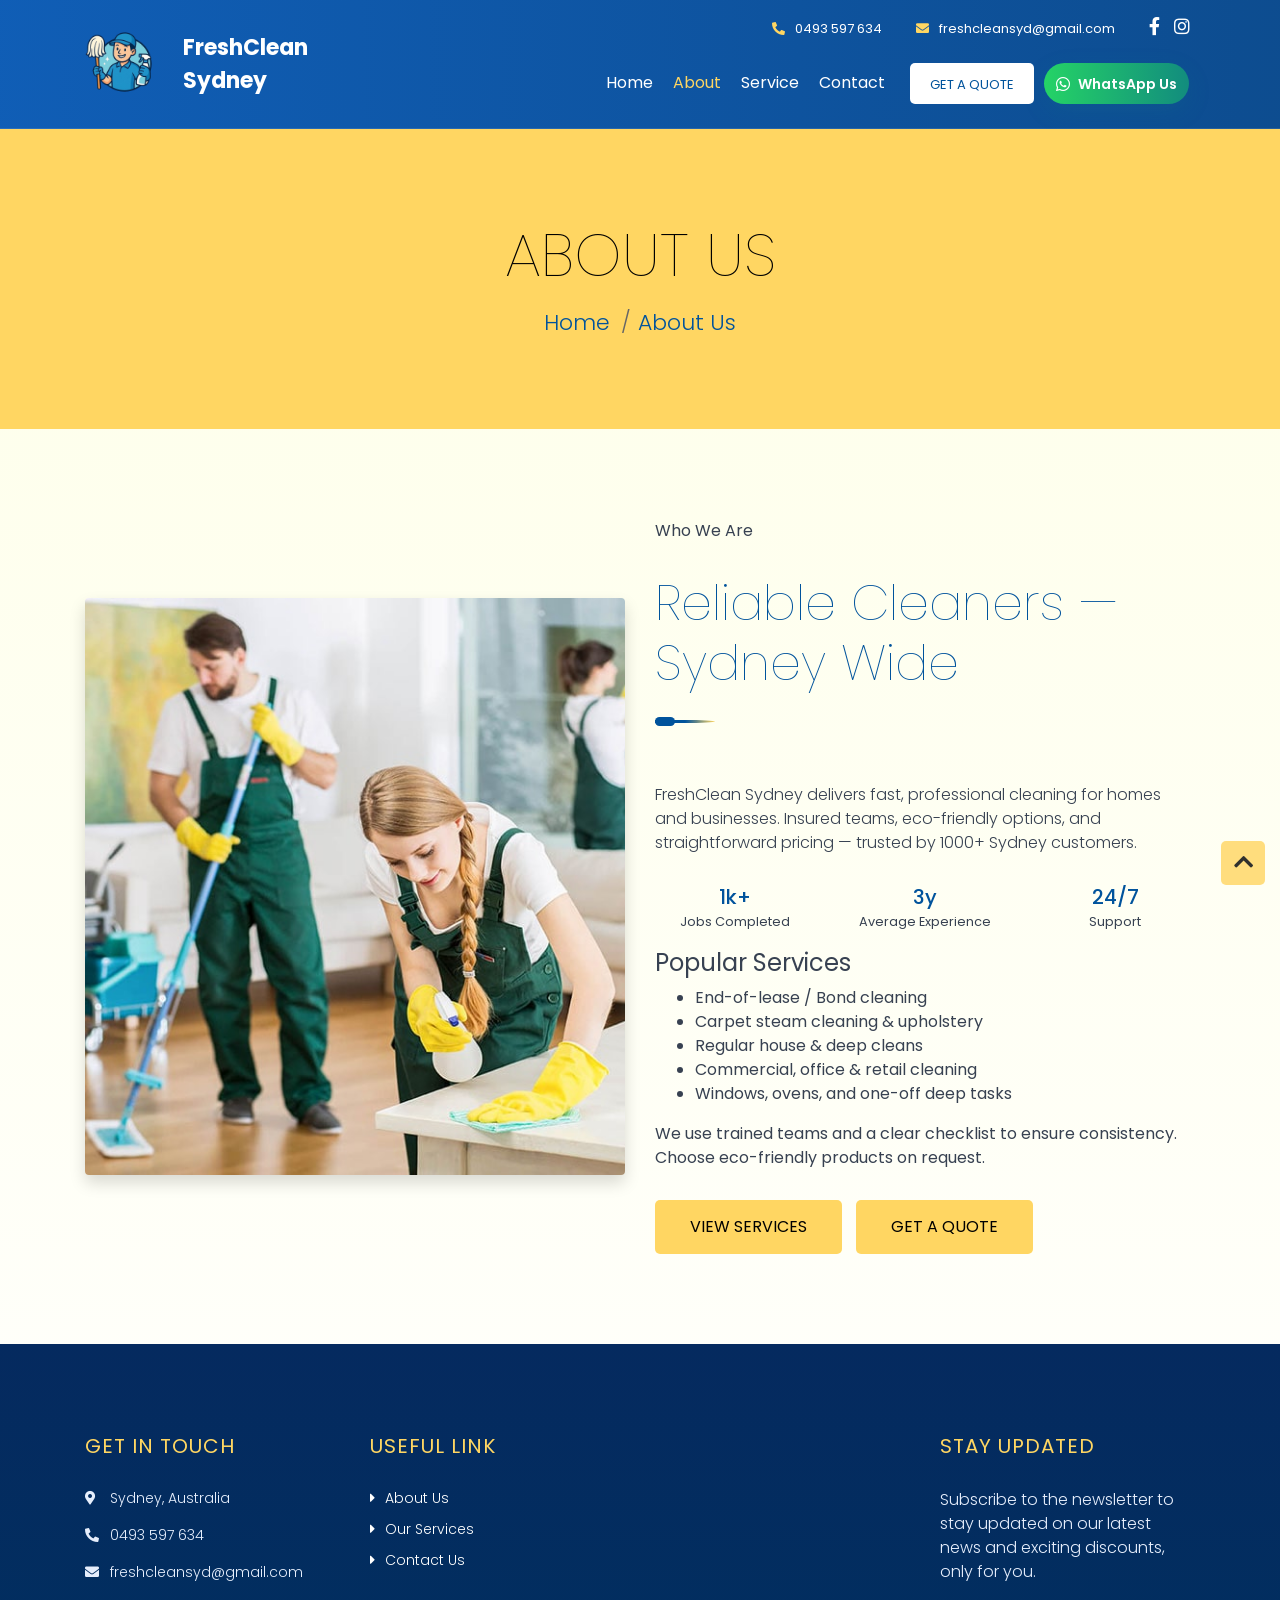
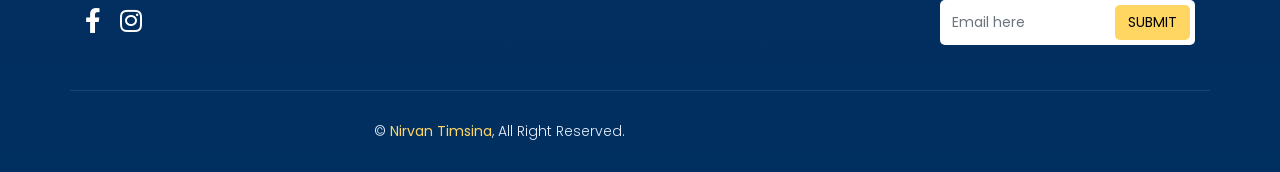
==== commit dc9a6336: "few redesign tweaks v2" ====
--- a/about.html
+++ b/about.html
@@ -26,10 +26,15 @@
     <link href="css/style.css" rel="stylesheet" />
     <meta name="robots" content="index,follow" />
     <link rel="canonical" href="https://freshcleansydney.com.au/about.html" />
-    <meta name="twitter:card" content="summary_large_image" />
-    <meta name="twitter:title" content="About FreshClean Sydney — Trusted Cleaners" />
-    <meta name="twitter:description" content="About FreshClean Sydney — experienced end-of-lease, residential and commercial cleaners across Sydney." />
-    <meta name="twitter:image" content="https://freshcleansydney.com.au/img/about.jpg" />
+    
+    <!-- Google tag (gtag.js) -->
+    <script async src="https://www.googletagmanager.com/gtag/js?id=AW-17769787519"></script>
+    <script>
+      window.dataLayer = window.dataLayer || [];
+      function gtag(){dataLayer.push(arguments);}
+      gtag('js', new Date());
+      gtag('config', 'AW-17769787519');
+    </script>
 
     <!-- Favicon -->
     <link href="img/favicon.ico" rel="icon" />
--- a/css/style.css
+++ b/css/style.css
@@ -1,6 +1,6 @@
 /* Palette tweaks (modern teal + coral accents) */
 :root{
-  --bg-100: #f7fbf9;
+  --bg-100: #feffe7;
   --primary: #0b6e4f;    /* teal */
   --accent: #ff7a59;     /* coral */
   --warm: #ffb74d;       /* warm CTA */
@@ -120,6 +120,184 @@
     margin-bottom: 24px;
     border: 1px solid rgba(15,22,40,0.06); /* thin border */
     box-shadow: 0 6px 20px rgba(8,28,63,0.06);
+}
+
+/* -------------------------
+   Modern pricing card styles
+   ------------------------- */
+.price {
+  position: relative;
+  padding: 45px 0 30px;
+  background: transparent;
+}
+
+.price .section-header { margin-bottom: 28px; }
+
+.price .row { align-items: stretch; }
+
+/* Card base */
+.price .price-item {
+  position: relative;
+  display: flex;
+  flex-direction: column;
+  gap: 14px;
+  padding: 22px;
+  min-height: 340px;
+  border-radius: 14px;
+  background: linear-gradient(180deg, rgba(255,255,255,0.98), var(--card));
+  border: 1px solid rgba(15,22,40,0.04);
+  box-shadow: 0 8px 30px rgba(8,28,63,0.06);
+  transition: transform .22s ease, box-shadow .22s ease, border-color .22s ease;
+  overflow: hidden;
+}
+
+/* Slightly bigger visual for featured */
+.price .price-item.featured-item {
+  transform: translateY(0);
+  border: 1px solid rgba(255,122,89,0.12);
+  box-shadow: 0 18px 50px rgba(11,34,70,0.10);
+}
+
+/* badge */
+.price .badge-popular {
+  position: absolute;
+  top: 14px;
+  right: 14px;
+  background: linear-gradient(90deg,var(--accent),var(--warm));
+  color: #fff;
+  padding: 6px 10px;
+  border-radius: 999px;
+  font-size: 12px;
+  font-weight: 700;
+  letter-spacing: 0.2px;
+  box-shadow: 0 8px 26px rgba(255,122,89,0.14);
+}
+
+/* card top row */
+.price .card-top {
+  display: flex;
+  align-items: center;
+  gap: 14px;
+}
+
+/* icon glyph */
+.price .price-icon {
+  width: 64px;
+  height: 64px;
+  border-radius: 12px;
+  display: inline-flex;
+  align-items: center;
+  justify-content: center;
+  font-size: 26px;
+  color: #fff;
+  background: linear-gradient(135deg, var(--primary), var(--accent));
+  box-shadow: 0 8px 30px rgba(11,34,70,0.08);
+  flex-shrink: 0;
+}
+
+/* title + small meta */
+.price .price-title h3 {
+  margin: 0;
+  font-size: 20px;
+  font-weight: 700;
+  color: #052a5f;
+}
+.price .price-title .meta {
+  font-size: 13px;
+  color: #6b7280;
+  margin-top: 4px;
+}
+
+/* pricing block */
+.price .price-pricing {
+  margin-left: auto;
+  text-align: right;
+  font-weight: 700;
+  color: #052a5f;
+}
+.price .price-pricing .currency { font-size: 14px; vertical-align: top; margin-right: 2px; color: #374151; }
+.price .price-pricing .amount { font-size: 28px; line-height: 1; }
+.price .price-pricing .suffix { font-size: 12px; color: #6b7280; margin-left: 6px; }
+
+/* body features */
+.price .price-body { margin-top: 6px; }
+.price .price-features {
+  list-style: none;
+  padding: 0;
+  margin: 10px 0 8px 0;
+  display: flex;
+  flex-direction: column;
+  gap: 8px;
+}
+.price .price-features li {
+  font-size: 15px;
+  color: #475569;
+  display: flex;
+  align-items: center;
+  gap: 10px;
+}
+.price .price-features li::before {
+  content: "✔";
+  color: #10b981;
+  font-weight: 700;
+  font-size: 12px;
+  display: inline-block;
+  width: 20px;
+  text-align: center;
+}
+
+/* meta row (duration / team) */
+.price .price-meta {
+  display: flex;
+  gap: 12px;
+  font-size: 13px;
+  color: #6b7280;
+  margin-top: 8px;
+}
+.price .price-meta i { margin-right: 6px; color: #9aa6b8; }
+
+/* rating */
+.price .rating { margin-top: 10px; color: #f59e0b; font-size: 14px; }
+
+/* footer action */
+.price .price-footer {
+  margin-top: auto;
+}
+.price .price-footer .btn {
+  width: 100%;
+  padding: 12px 14px;
+  border-radius: 10px;
+  font-weight: 700;
+  text-transform: none;
+  box-shadow: 0 10px 30px rgba(3,63,119,0.06);
+}
+.price .price-footer .btn.btn-outline-primary {
+  background: transparent;
+  color: var(--primary);
+  border: 1px solid rgba(3,63,119,0.08);
+}
+
+/* hover lift */
+.price .price-item:hover {
+  transform: translateY(-10px);
+  box-shadow: 0 28px 60px rgba(11,34,70,0.12);
+}
+
+/* Featured emphasis */
+.price .price-item.featured-item:hover {
+  transform: translateY(-12px) scale(1.01);
+  box-shadow: 0 36px 80px rgba(11,34,70,0.16);
+}
+
+/* responsive tweaks */
+@media (max-width: 991px) {
+  .price .price-pricing .amount { font-size: 24px; }
+  .price .price-icon { width:56px; height:56px; font-size:24px; }
+}
+@media (max-width: 576px) {
+  .price .card-top { gap:10px; align-items:flex-start; }
+  .price .price-pricing { text-align: left; margin-left: 0; margin-top: 6px; }
+  .price .price-item { padding:16px; min-height: auto; }
 }
 
 /* Collage: Windows-style 2x2 grid (four pictures) */
@@ -692,6 +870,16 @@
     flex-direction: column;
     align-items: flex-start;
     min-height: 220px;
+}
+
+/* Service images — adjust width here */
+.service .service-item img {
+  width: 100%;        /* use 100% for full card width, or use a px value below */
+  max-width: 200px;   /* change to desired max width (e.g. 180px, 240px). Remove if you want full width */
+  height: auto;
+  object-fit: cover;  /* keeps aspect ratio and crops if necessary */
+  border-radius: 8px;
+  margin-bottom: 12px;
 }
 
 /* circular icon */
@@ -796,7 +984,7 @@
     position: relative;
     width: 100%;
     text-align: left; /* left-align for readability */
-    background: linear-gradient(180deg, #ffffff 0%, #fbfdff 100%);
+    background: linear-gradient(180deg, #ffffff 0%, #6190be 100%);
     border-radius: 14px;
     padding: 28px;
     margin-bottom: 30px;
@@ -871,6 +1059,14 @@
     font-weight: 700;
     box-shadow: 0 10px 26px rgba(153,113,30,0.12);
     border: none;
+}
+
+.service,
+.feature,
+.faqs,
+.price {
+  margin-top: 48px;    /* increase/decrease to add more/less space */
+  margin-bottom: 48px;
 }
 
 /* hover states */
@@ -1968,8 +2164,7 @@
   .whatsapp-floating .whatsapp-button { padding: 10px 12px; font-size: 13px; }
 }
   .whatsapp-floating .whatsapp-button { padding: 10px 12px; font-size: 13px; }
-}
-}
+
 
 .footer .footer-form .btn:hover {
     color: #ffffff;
